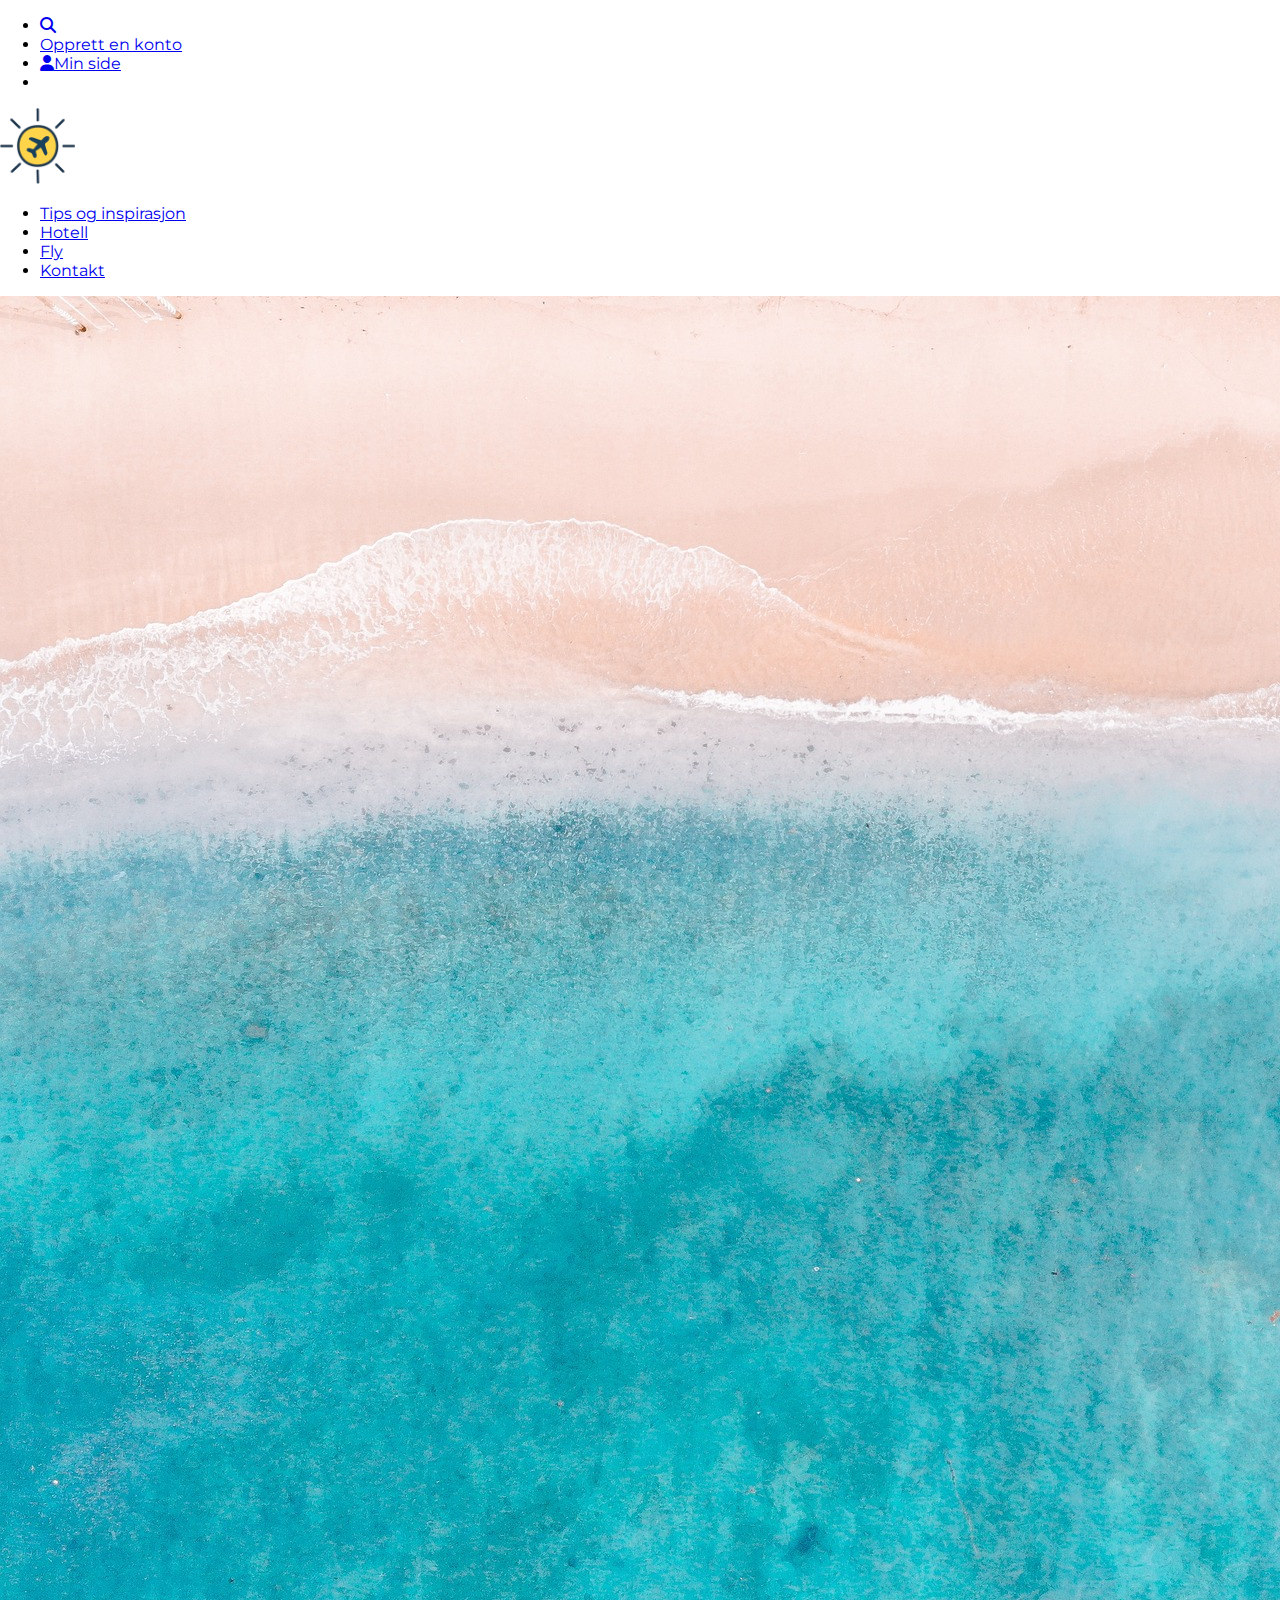
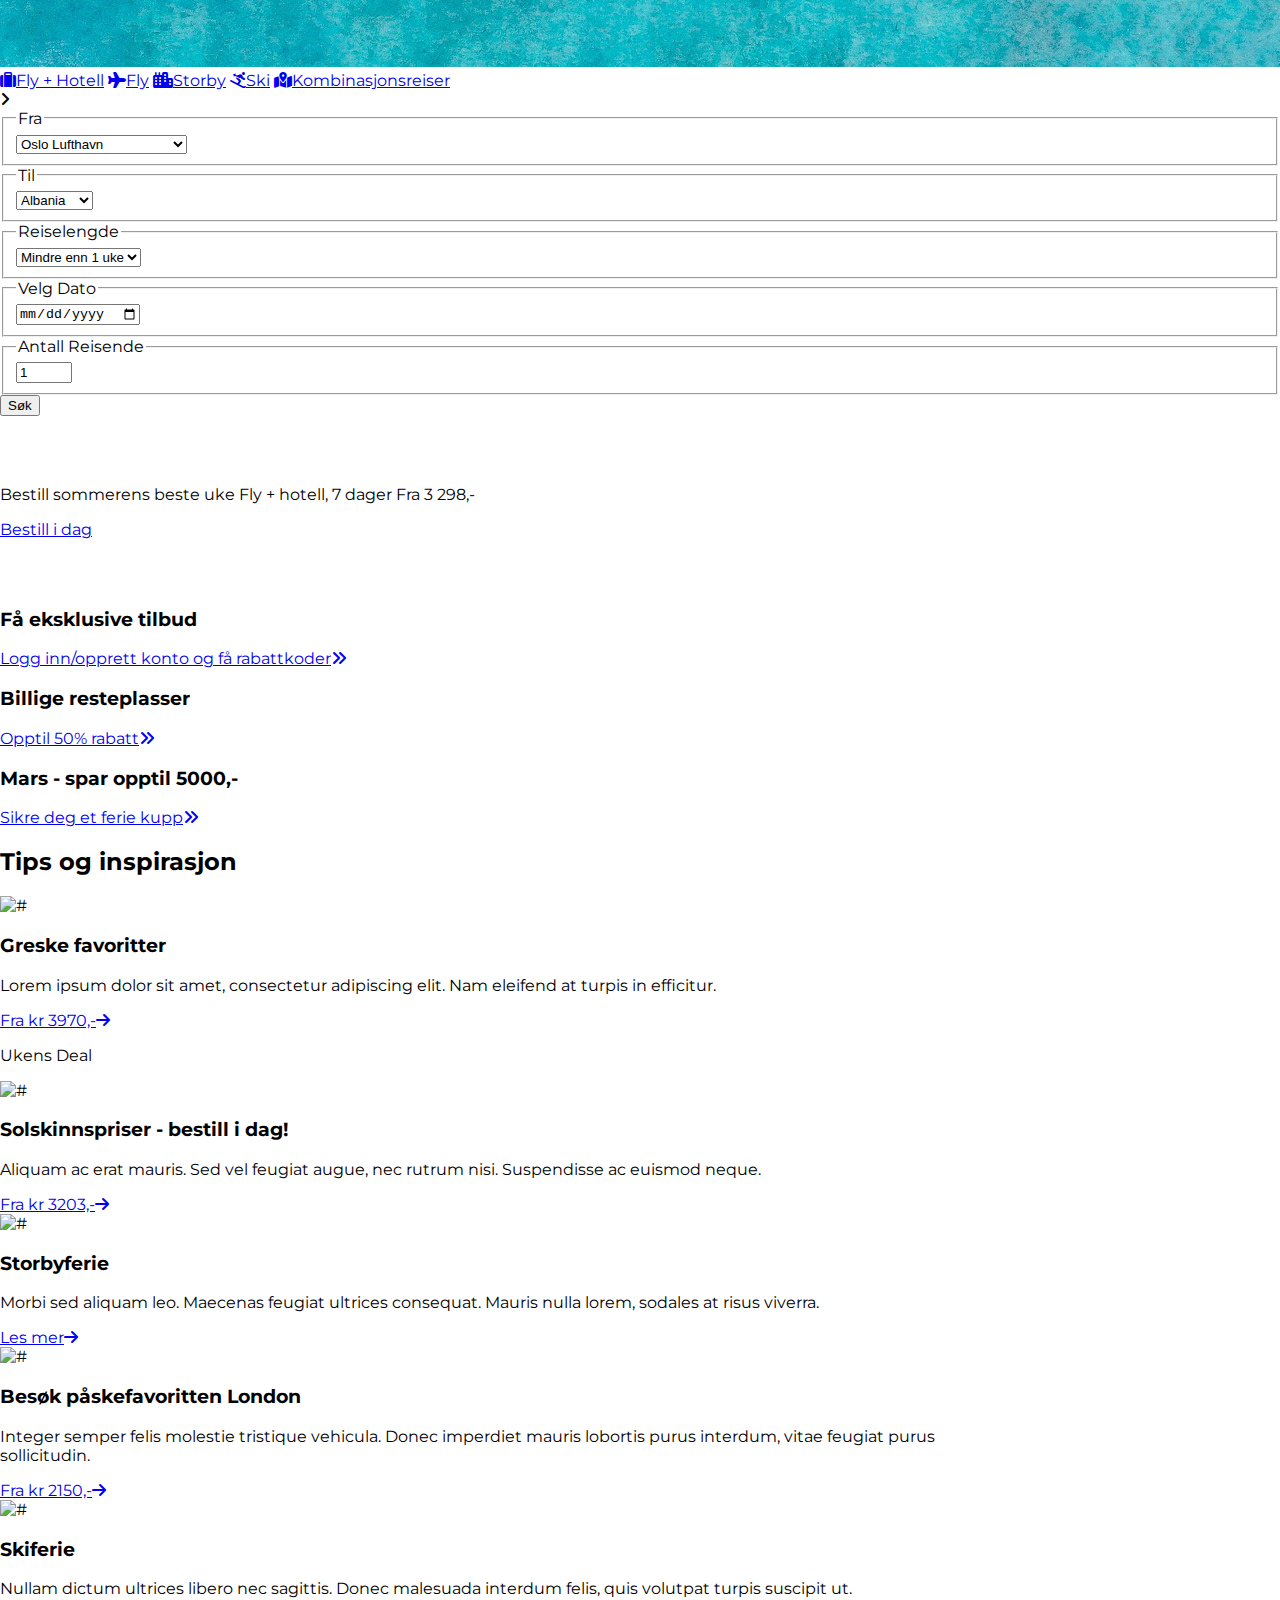
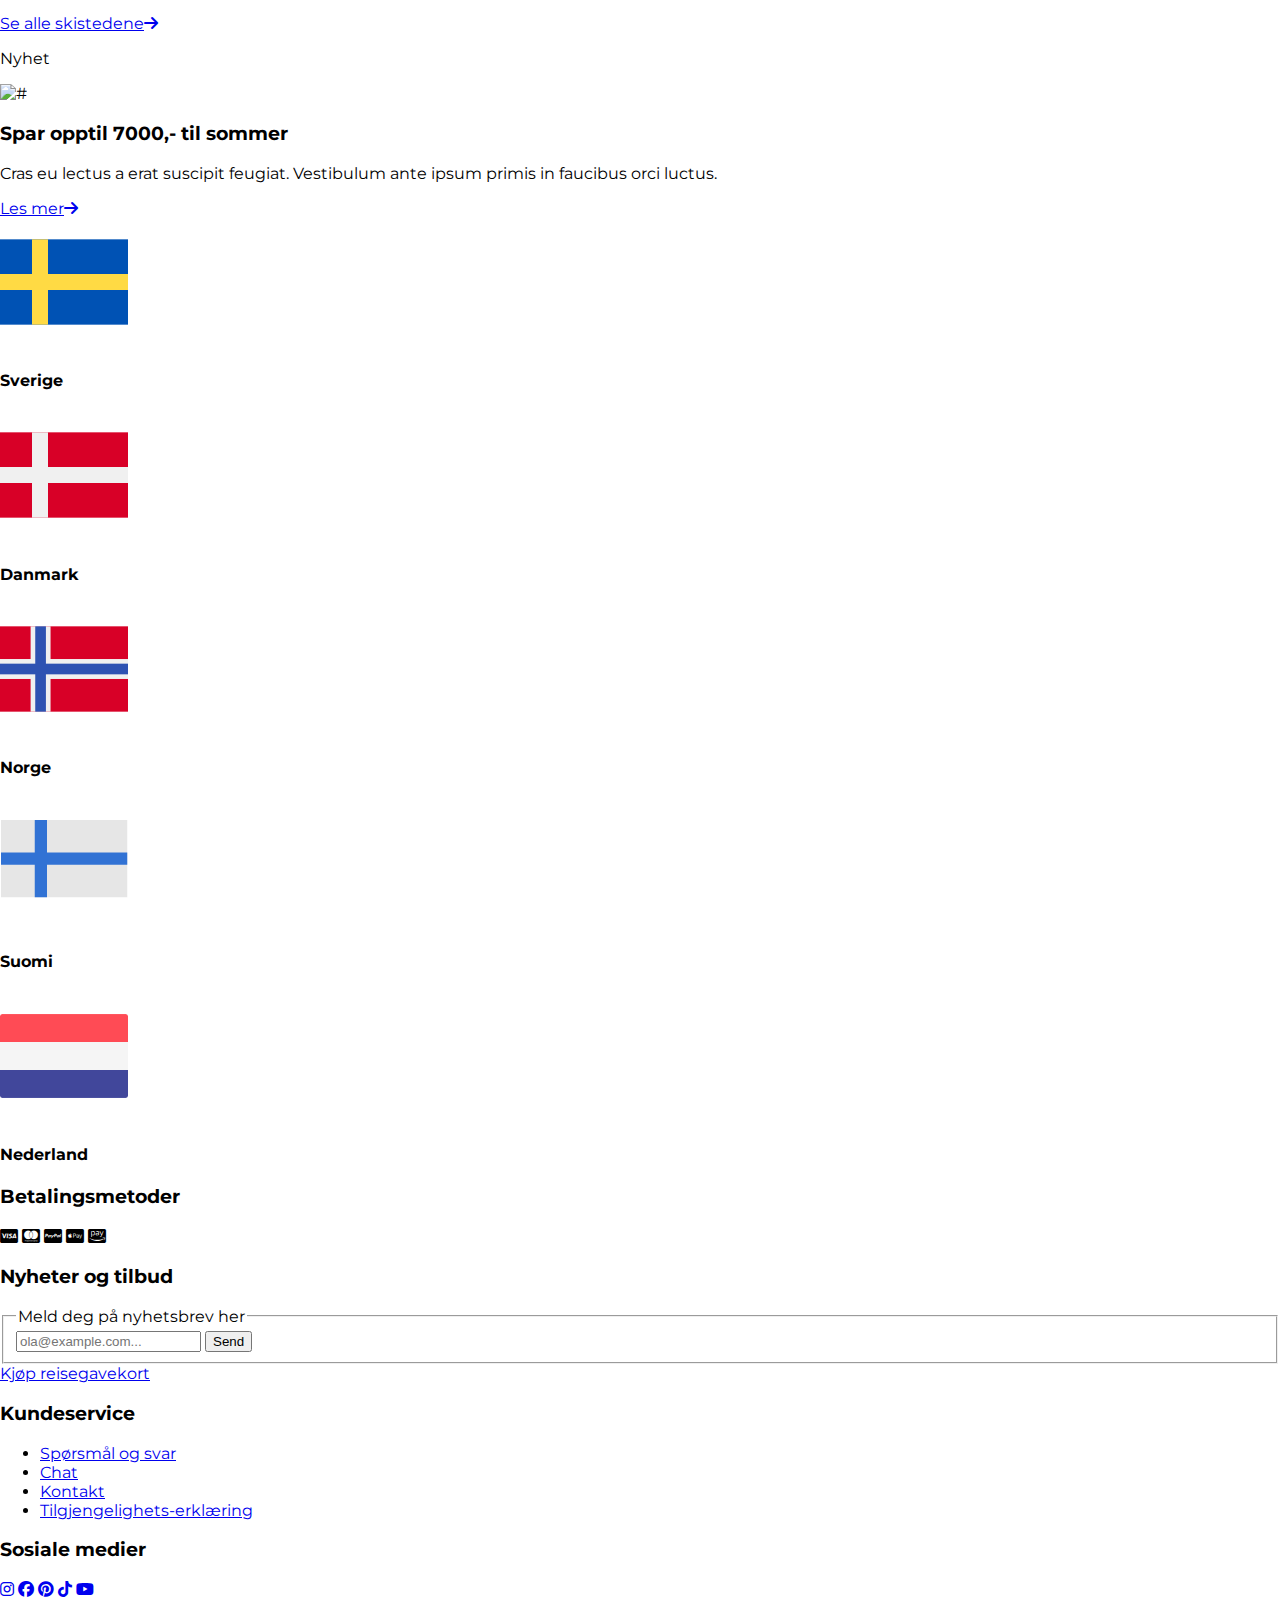
==== index.html @ 031e87c2 "Gjorde ferdig bestillings seksjonen på forsiden" ====
<!DOCTYPE html>
<html lang="nb">
<head>
    <meta charset="UTF-8">
    <meta name="viewport" content="width=device-width, initial-scale=1.0">
    <link href="Fonts/css/fontawesome.css" rel="stylesheet">
    <link href="Fonts/css/brands.css" rel="stylesheet">
    <link href="Fonts/css/solid.css" rel="stylesheet">
    <link rel="preconnect" href="https://fonts.googleapis.com">
    <link rel="preconnect" href="https://fonts.gstatic.com" crossorigin>
    <link href="https://fonts.googleapis.com/css2?family=Montserrat:ital@0;1&display=swap" rel="stylesheet">
    <link rel="stylesheet" href="CSS/style.css">
    <title>Forside</title>
</head>
<body>
    <header id="main-header">
        <section class="header-sections"><!--Var litt usikker på om det var på denne måten dere ønsket av vi delte inn området i 2 deler på, siden "seksjoner" er spesifisert i footeren f.eks. - men ikke her-->
            <h2 class="removed-headlines">Del 1 av globalt toppområde</h2><!--HIDE THIS-->
            <section id="del-1-nav">
                <h3 class="removed-headlines" aria-label="Navigerings område">Nav område</h3>
                <nav>
                    <ul>
                        <li><a href="order.html"><i class="fa-solid fa-magnifying-glass"></i></a></li>
                        <li class="hidden-header-nav-elements"><a href="#">Opprett en konto</a></li>
                        <li id="hidden-text"><a href="#"><i class="fa-solid fa-user"></i>Min side</a></li>
                        <li><a href="#"><i class="fa-solid fa-bars hidden-hamburger-menu"></i></a></li><!--Spurte emneansvarlig, og fikk i svar at hamburgermenyen ikke trengte å være funksjonell - bare et ikon-->
                    </ul>
                </nav>
            </section>
        </section>

        <section class="header-sections">
            <h2 class="removed-headlines">Del 2 av globalt toppområde</h2><!--HIDE THIS-->
            <nav id="del-2-nav">
                <a href="index.html"><picture>
                    <img src="Images/fav.png" alt="Bilde av logoen vår" id="logo">
                </picture></a>
                <ul class="hidden-header-nav-elements">
                    <li><a href="index.html#tips-og-inspirasjon">Tips og inspirasjon</a></li>
                    <li><a href="hotell.html">Hotell</a></li>
                    <li><a href="https://www.norwegian.no" target="_blank">Fly</a></li>
                    <li><a href="#footer">Kontakt</a></li>
                </ul>
            </nav>
        </section>
    </header>

    <header id="forside-header-2">
        <section id="front_page_banner">
            <h2 class="removed-headlines" aria-label="Banner seksjon bilde">Banner Section</h2> <!--HIDE THIS-->
            <picture>
                <img src="Images/sea-4768869_1920.jpg" alt="Bølger beveger seg inn mot en strand">
            </picture>
        </section>

        <section id="bestillingskjema">
            <h1 class="removed-headlines" aria-label="Bestillingskjema">Bestillingskjema</h1><!--H1 siden dette er hovedfunksjonen på denne siden, selv om teksten ikke synes-->
            <section id="bestillingskjema-linker">
                <h4 class="removed-headlines" aria-label="Bestillingskjema linker">Bestillingskjema linker</h4>
                <a href="#" id="fly-og-hotell"><i class="fa-solid fa-suitcase"></i>Fly + Hotell</a>
                <a href="#"><i class="fa-solid fa-plane"></i>Fly</a>
                <a href="#"><i class="fa-solid fa-city"></i>Storby</a>
                <a href="#"><i class="fa-solid fa-person-skiing"></i>Ski</a>
                <a href="#"><i class="fa-solid fa-map-location-dot"></i>Kombinasjonsreiser</a>
            </section>
            <section id="scrolle-pil">
                <h4 class="removed-headlines" aria-label="Scrolle pil">Scrolle pil</h4>
                <a><i class="fa-solid fa-angle-right"></i></a>
            </section>

            <form id="bestillingskjema-form">
                <fieldset>
                    <legend>Fra</legend>
                    <label for="fra">
                        <select name="fra" id="fra">
                            <option value="oslo-lufthavn">Oslo Lufthavn</option>
                            <option value="torp sandefjord sufthavn">Torp Sandefjord Lufthavn</option>
                            <option value="bergen lufthavn">Bergen Lufthavn</option>
                            <option value="alta lufthavn">Alta Lufthavn</option>
                        </select>
                    </label>
                </fieldset>

                <fieldset>
                    <legend>Til</legend>
                    <label for="til">
                        <select name="til" id="til">
                            <option value="albania">Albania</option>
                            <option value="danmark">Danmark</option>
                            <option value="finland">Finland</option>
                            <option value="hellas">Hellas</option>
                        </select>
                    </label>
                </fieldset>

                <section id="bestillingskjema-form-på-rad-seksjon">
                    <h4 class="removed-headlines">På rad</h4>
                    <fieldset class="bestillingskjema-form-på-rad">
                        <legend>Reiselengde</legend>
                        <label for="reiselengde">
                            <select name="reiselengde" id="reiselengde">
                                <option value="mindre enn 1 uke">Mindre enn 1 uke</option>
                                <option value="1 uke">1 Uke</option>
                                <option value="2 uker">2 Uker</option>
                                <option value="mer enn 2 uker">Mer enn 2 uker</option>
                            </select>
                        </label>
                    </fieldset>

                    <fieldset class="bestillingskjema-form-på-rad">
                        <legend>Velg Dato</legend>
                        <label for="velg-dato">
                            <input type="date" id="velg-dato" name="velg-dato" required>
                        </label>
                    </fieldset>
                </section>

                <fieldset>
                    <legend>Antall Reisende</legend>
                    <label for="antall-reisende">
                        <input type="number" id="antall-reisende" name="antall-reisende" value="1" min="1" max="50" required>
                    </label>
                </fieldset>

                <button type="submit" form="bestillingskjema-form" value="Søk" aria-label="Søk">Søk</button>
            </form>
        </section>
    </header>

    <main id="forside-main" class="main-max-width">
        <section><!--ADD THE BACKGROUND IMAGE WITH CSS-->
            <h2 class="hidden-headlines">Kampanjeseksjon</h2><!--HIDE THIS-->
            <p>Bestill sommerens beste uke Fly + hotell, 7 dager Fra 3 298,-</p>
            <a href="hotell.html">Bestill i dag</a>
        </section>

        <section>
            <h2 class="hidden-headlines">Tilbudsseksjon</h2><!--HIDE THIS-->
            <article>
                <h3>Få eksklusive tilbud</h3>
                <a href="#">Logg inn/opprett konto og få rabattkoder<i class="fa-solid fa-angles-right"></i></a>
            </article>

            <article>
                <h3>Billige resteplasser</h3>
                <a href="#">Opptil 50% rabatt<i class="fa-solid fa-angles-right"></i></a>
            </article>

            <article>
                <h3>Mars - spar opptil 5000,-</h3>
                <a href="#">Sikre deg et ferie kupp<i class="fa-solid fa-angles-right"></i></a>
            </article>
        </section>

        <section id="tips-og-inspirasjon">
            <h2>Tips og inspirasjon</h2>
            <article>
                <picture>
                    <img src="#" alt="#">
                </picture>
                <h3>Greske favoritter</h3>
                <p>Lorem ipsum dolor sit amet, consectetur adipiscing elit. Nam eleifend at turpis in efficitur.</p>
                <a href="#">Fra kr 3970,-<i class="fa-solid fa-arrow-right"></i></a>
                <p>Ukens Deal</p><!--REMEMBER TO MOVE THIS WITH CSS, GIVE IT AN ID OR CLASS WHICHEVER ONE IS EASIER SINCE THRES 2 OF THESE-->
            </article>

            <article>
                <picture>
                    <img src="#" alt="#">
                </picture>
                <h3>Solskinnspriser - bestill i dag!</h3>
                <p>Aliquam ac erat mauris. Sed vel feugiat augue, nec rutrum nisi. Suspendisse ac euismod neque.</p>
                <a href="#">Fra kr 3203,-<i class="fa-solid fa-arrow-right"></i></a>
            </article>

            <article>
                <picture>
                    <img src="#" alt="#">
                </picture>
                <h3>Storbyferie</h3>
                <p>Morbi sed aliquam leo. Maecenas feugiat ultrices consequat. Mauris nulla lorem, sodales at risus viverra.</p>
                <a href="#">Les mer<i class="fa-solid fa-arrow-right"></i></a>
            </article>

            <article>
                <picture>
                    <img src="#" alt="#">
                </picture>
                <h3>Besøk påskefavoritten London</h3>
                <p>Integer semper felis molestie tristique vehicula. Donec imperdiet mauris lobortis purus interdum, vitae feugiat purus sollicitudin.</p>
                <a href="#">Fra kr 2150,-<i class="fa-solid fa-arrow-right"></i></a>
            </article>

            <article>
                <picture>
                    <img src="#" alt="#">
                </picture>
                <h3>Skiferie</h3>
                <p>Nullam dictum ultrices libero nec sagittis. Donec malesuada interdum felis, quis volutpat turpis suscipit ut.</p>
                <a href="#">Se alle skistedene<i class="fa-solid fa-arrow-right"></i></a>
                <p>Nyhet</p><!--REMEMBER TO MOVE THIS WITH CSS, GIVE IT AN ID OR CLASS WHICHEVER ONE IS EASIER SINCE THRES 2 OF THESE-->
            </article>

            <article>
                <picture>
                    <img src="#" alt="#">
                </picture>
                <h3>Spar opptil 7000,- til sommer</h3>
                <p>Cras eu lectus a erat suscipit feugiat. Vestibulum ante ipsum primis in faucibus orci luctus.</p>
                <a href="#">Les mer<i class="fa-solid fa-arrow-right"></i></a>
            </article>
        </section>
    </main>

    <footer id="footer">
        <section id="flagg" aria-label="Flagg">
            <h3 class="removed-headlines">Flagg</h3> <!--HIDE THIS-->
            <section>
                <picture>
                    <img src="Flags/sweden.png" alt="Sveriges flagg">
                </picture>
                <h4>Sverige</h4>
            </section>

            <section>
                <picture>
                    <img src="Flags/denmark.png" alt="Danmarks flagg">
                </picture>
                <h4>Danmark</h4>
            </section>

            <section>
                <picture>
                    <img src="Flags/norway.png" alt="Norges flagg">
                </picture>
                <h4>Norge</h4>
            </section>

            <section>
                <picture>
                    <img src="Flags/material.png" alt="Finlands flagg">
                </picture>
                <h4>Suomi</h4>
            </section>

            <section>
                <picture>
                    <img src="Flags/netherlands.png" alt="Nederlands flagg">
                </picture>
                <h4>Nederland</h4>
            </section>
        </section>

        <section id="betalingsmetoder">
            <h3>Betalingsmetoder</h3>
            <i class="fa-brands fa-cc-visa"></i>
            <i class="fa-brands fa-cc-mastercard"></i>
            <i class="fa-brands fa-cc-paypal"></i>
            <i class="fa-brands fa-cc-apple-pay"></i>
            <i class="fa-brands fa-cc-amazon-pay"></i>
        </section>

        <section id="nyheter-og-tilbud">
            <h3>Nyheter og tilbud</h3>
            <form id="footer-form">
                <fieldset>
                    <legend>Meld deg på nyhetsbrev her</legend>
                    <label for="nyhetsbrev">
                        <input type="email" id="nyhetsbrev" name="Nyhetsbrev" placeholder="ola@example.com...">
                    </label>
                    <button type="submit" form="footer-form" value="submit" aria-label="Send">Send</button>
                </fieldset>
            </form>
            <a href="#">Kjøp reisegavekort</a>
        </section>

        <section id="kundeservice">
            <h3>Kundeservice</h3>
            <ul>
                <li><a href="#">Spørsmål og svar</a></li>
                <li><a href="#">Chat</a></li>
                <li><a href="#">Kontakt</a></li>
                <li><a href="#">Tilgjengelighets-erklæring</a></li>
            </ul>
        </section>

        <section id="sosiale-medier">
            <h3>Sosiale medier</h3>
            <a href="https://www.instagram.com/" target="_blank"><i class="fa-brands fa-instagram"></i></a>
            <a href="https://www.facebook.com/" target="_blank"><i class="fa-brands fa-facebook"></i></a>
            <a href="https://www.pinterest.com/" target="_blank"><i class="fa-brands fa-pinterest"></i></a>
            <a href="https://www.tiktok.com/en/" target="_blank"><i class="fa-brands fa-tiktok"></i></a>
            <a href="https://www.youtube.com/" target="_blank"><i class="fa-brands fa-youtube"></i></a>
        </section>
    </footer>
</body>
</html>
---- Fonts/css/brands.css ----
/*!
 * Font Awesome Free 6.7.2 by @fontawesome - https://fontawesome.com
 * License - https://fontawesome.com/license/free (Icons: CC BY 4.0, Fonts: SIL OFL 1.1, Code: MIT License)
 * Copyright 2024 Fonticons, Inc.
 */
:root, :host {
  --fa-style-family-brands: 'Font Awesome 6 Brands';
  --fa-font-brands: normal 400 1em/1 'Font Awesome 6 Brands'; }

@font-face {
  font-family: 'Font Awesome 6 Brands';
  font-style: normal;
  font-weight: 400;
  font-display: block;
  src: url("../webfonts/fa-brands-400.woff2") format("woff2"), url("../webfonts/fa-brands-400.ttf") format("truetype"); }

.fab,
.fa-brands {
  font-weight: 400; }

.fa-monero {
  --fa: "\f3d0"; }

.fa-hooli {
  --fa: "\f427"; }

.fa-yelp {
  --fa: "\f1e9"; }

.fa-cc-visa {
  --fa: "\f1f0"; }

.fa-lastfm {
  --fa: "\f202"; }

.fa-shopware {
  --fa: "\f5b5"; }

.fa-creative-commons-nc {
  --fa: "\f4e8"; }

.fa-aws {
  --fa: "\f375"; }

.fa-redhat {
  --fa: "\f7bc"; }

.fa-yoast {
  --fa: "\f2b1"; }

.fa-cloudflare {
  --fa: "\e07d"; }

.fa-ups {
  --fa: "\f7e0"; }

.fa-pixiv {
  --fa: "\e640"; }

.fa-wpexplorer {
  --fa: "\f2de"; }

.fa-dyalog {
  --fa: "\f399"; }

.fa-bity {
  --fa: "\f37a"; }

.fa-stackpath {
  --fa: "\f842"; }

.fa-buysellads {
  --fa: "\f20d"; }

.fa-first-order {
  --fa: "\f2b0"; }

.fa-modx {
  --fa: "\f285"; }

.fa-guilded {
  --fa: "\e07e"; }

.fa-vnv {
  --fa: "\f40b"; }

.fa-square-js {
  --fa: "\f3b9"; }

.fa-js-square {
  --fa: "\f3b9"; }

.fa-microsoft {
  --fa: "\f3ca"; }

.fa-qq {
  --fa: "\f1d6"; }

.fa-orcid {
  --fa: "\f8d2"; }

.fa-java {
  --fa: "\f4e4"; }

.fa-invision {
  --fa: "\f7b0"; }

.fa-creative-commons-pd-alt {
  --fa: "\f4ed"; }

.fa-centercode {
  --fa: "\f380"; }

.fa-glide-g {
  --fa: "\f2a6"; }

.fa-drupal {
  --fa: "\f1a9"; }

.fa-jxl {
  --fa: "\e67b"; }

.fa-dart-lang {
  --fa: "\e693"; }

.fa-hire-a-helper {
  --fa: "\f3b0"; }

.fa-creative-commons-by {
  --fa: "\f4e7"; }

.fa-unity {
  --fa: "\e049"; }

.fa-whmcs {
  --fa: "\f40d"; }

.fa-rocketchat {
  --fa: "\f3e8"; }

.fa-vk {
  --fa: "\f189"; }

.fa-untappd {
  --fa: "\f405"; }

.fa-mailchimp {
  --fa: "\f59e"; }

.fa-css3-alt {
  --fa: "\f38b"; }

.fa-square-reddit {
  --fa: "\f1a2"; }

.fa-reddit-square {
  --fa: "\f1a2"; }

.fa-vimeo-v {
  --fa: "\f27d"; }

.fa-contao {
  --fa: "\f26d"; }

.fa-square-font-awesome {
  --fa: "\e5ad"; }

.fa-deskpro {
  --fa: "\f38f"; }

.fa-brave {
  --fa: "\e63c"; }

.fa-sistrix {
  --fa: "\f3ee"; }

.fa-square-instagram {
  --fa: "\e055"; }

.fa-instagram-square {
  --fa: "\e055"; }

.fa-battle-net {
  --fa: "\f835"; }

.fa-the-red-yeti {
  --fa: "\f69d"; }

.fa-square-hacker-news {
  --fa: "\f3af"; }

.fa-hacker-news-square {
  --fa: "\f3af"; }

.fa-edge {
  --fa: "\f282"; }

.fa-threads {
  --fa: "\e618"; }

.fa-napster {
  --fa: "\f3d2"; }

.fa-square-snapchat {
  --fa: "\f2ad"; }

.fa-snapchat-square {
  --fa: "\f2ad"; }

.fa-google-plus-g {
  --fa: "\f0d5"; }

.fa-artstation {
  --fa: "\f77a"; }

.fa-markdown {
  --fa: "\f60f"; }

.fa-sourcetree {
  --fa: "\f7d3"; }

.fa-google-plus {
  --fa: "\f2b3"; }

.fa-diaspora {
  --fa: "\f791"; }

.fa-foursquare {
  --fa: "\f180"; }

.fa-stack-overflow {
  --fa: "\f16c"; }

.fa-github-alt {
  --fa: "\f113"; }

.fa-phoenix-squadron {
  --fa: "\f511"; }

.fa-pagelines {
  --fa: "\f18c"; }

.fa-algolia {
  --fa: "\f36c"; }

.fa-red-river {
  --fa: "\f3e3"; }

.fa-creative-commons-sa {
  --fa: "\f4ef"; }

.fa-safari {
  --fa: "\f267"; }

.fa-google {
  --fa: "\f1a0"; }

.fa-square-font-awesome-stroke {
  --fa: "\f35c"; }

.fa-font-awesome-alt {
  --fa: "\f35c"; }

.fa-atlassian {
  --fa: "\f77b"; }

.fa-linkedin-in {
  --fa: "\f0e1"; }

.fa-digital-ocean {
  --fa: "\f391"; }

.fa-nimblr {
  --fa: "\f5a8"; }

.fa-chromecast {
  --fa: "\f838"; }

.fa-evernote {
  --fa: "\f839"; }

.fa-hacker-news {
  --fa: "\f1d4"; }

.fa-creative-commons-sampling {
  --fa: "\f4f0"; }

.fa-adversal {
  --fa: "\f36a"; }

.fa-creative-commons {
  --fa: "\f25e"; }

.fa-watchman-monitoring {
  --fa: "\e087"; }

.fa-fonticons {
  --fa: "\f280"; }

.fa-weixin {
  --fa: "\f1d7"; }

.fa-shirtsinbulk {
  --fa: "\f214"; }

.fa-codepen {
  --fa: "\f1cb"; }

.fa-git-alt {
  --fa: "\f841"; }

.fa-lyft {
  --fa: "\f3c3"; }

.fa-rev {
  --fa: "\f5b2"; }

.fa-windows {
  --fa: "\f17a"; }

.fa-wizards-of-the-coast {
  --fa: "\f730"; }

.fa-square-viadeo {
  --fa: "\f2aa"; }

.fa-viadeo-square {
  --fa: "\f2aa"; }

.fa-meetup {
  --fa: "\f2e0"; }

.fa-centos {
  --fa: "\f789"; }

.fa-adn {
  --fa: "\f170"; }

.fa-cloudsmith {
  --fa: "\f384"; }

.fa-opensuse {
  --fa: "\e62b"; }

.fa-pied-piper-alt {
  --fa: "\f1a8"; }

.fa-square-dribbble {
  --fa: "\f397"; }

.fa-dribbble-square {
  --fa: "\f397"; }

.fa-codiepie {
  --fa: "\f284"; }

.fa-node {
  --fa: "\f419"; }

.fa-mix {
  --fa: "\f3cb"; }

.fa-steam {
  --fa: "\f1b6"; }

.fa-cc-apple-pay {
  --fa: "\f416"; }

.fa-scribd {
  --fa: "\f28a"; }

.fa-debian {
  --fa: "\e60b"; }

.fa-openid {
  --fa: "\f19b"; }

.fa-instalod {
  --fa: "\e081"; }

.fa-files-pinwheel {
  --fa: "\e69f"; }

.fa-expeditedssl {
  --fa: "\f23e"; }

.fa-sellcast {
  --fa: "\f2da"; }

.fa-square-twitter {
  --fa: "\f081"; }

.fa-twitter-square {
  --fa: "\f081"; }

.fa-r-project {
  --fa: "\f4f7"; }

.fa-delicious {
  --fa: "\f1a5"; }

.fa-freebsd {
  --fa: "\f3a4"; }

.fa-vuejs {
  --fa: "\f41f"; }

.fa-accusoft {
  --fa: "\f369"; }

.fa-ioxhost {
  --fa: "\f208"; }

.fa-fonticons-fi {
  --fa: "\f3a2"; }

.fa-app-store {
  --fa: "\f36f"; }

.fa-cc-mastercard {
  --fa: "\f1f1"; }

.fa-itunes-note {
  --fa: "\f3b5"; }

.fa-golang {
  --fa: "\e40f"; }

.fa-kickstarter {
  --fa: "\f3bb"; }

.fa-square-kickstarter {
  --fa: "\f3bb"; }

.fa-grav {
  --fa: "\f2d6"; }

.fa-weibo {
  --fa: "\f18a"; }

.fa-uncharted {
  --fa: "\e084"; }

.fa-firstdraft {
  --fa: "\f3a1"; }

.fa-square-youtube {
  --fa: "\f431"; }

.fa-youtube-square {
  --fa: "\f431"; }

.fa-wikipedia-w {
  --fa: "\f266"; }

.fa-wpressr {
  --fa: "\f3e4"; }

.fa-rendact {
  --fa: "\f3e4"; }

.fa-angellist {
  --fa: "\f209"; }

.fa-galactic-republic {
  --fa: "\f50c"; }

.fa-nfc-directional {
  --fa: "\e530"; }

.fa-skype {
  --fa: "\f17e"; }

.fa-joget {
  --fa: "\f3b7"; }

.fa-fedora {
  --fa: "\f798"; }

.fa-stripe-s {
  --fa: "\f42a"; }

.fa-meta {
  --fa: "\e49b"; }

.fa-laravel {
  --fa: "\f3bd"; }

.fa-hotjar {
  --fa: "\f3b1"; }

.fa-bluetooth-b {
  --fa: "\f294"; }

.fa-square-letterboxd {
  --fa: "\e62e"; }

.fa-sticker-mule {
  --fa: "\f3f7"; }

.fa-creative-commons-zero {
  --fa: "\f4f3"; }

.fa-hips {
  --fa: "\f452"; }

.fa-css {
  --fa: "\e6a2"; }

.fa-behance {
  --fa: "\f1b4"; }

.fa-reddit {
  --fa: "\f1a1"; }

.fa-discord {
  --fa: "\f392"; }

.fa-chrome {
  --fa: "\f268"; }

.fa-app-store-ios {
  --fa: "\f370"; }

.fa-cc-discover {
  --fa: "\f1f2"; }

.fa-wpbeginner {
  --fa: "\f297"; }

.fa-confluence {
  --fa: "\f78d"; }

.fa-shoelace {
  --fa: "\e60c"; }

.fa-mdb {
  --fa: "\f8ca"; }

.fa-dochub {
  --fa: "\f394"; }

.fa-accessible-icon {
  --fa: "\f368"; }

.fa-ebay {
  --fa: "\f4f4"; }

.fa-amazon {
  --fa: "\f270"; }

.fa-unsplash {
  --fa: "\e07c"; }

.fa-yarn {
  --fa: "\f7e3"; }

.fa-square-steam {
  --fa: "\f1b7"; }

.fa-steam-square {
  --fa: "\f1b7"; }

.fa-500px {
  --fa: "\f26e"; }

.fa-square-vimeo {
  --fa: "\f194"; }

.fa-vimeo-square {
  --fa: "\f194"; }

.fa-asymmetrik {
  --fa: "\f372"; }

.fa-font-awesome {
  --fa: "\f2b4"; }

.fa-font-awesome-flag {
  --fa: "\f2b4"; }

.fa-font-awesome-logo-full {
  --fa: "\f2b4"; }

.fa-gratipay {
  --fa: "\f184"; }

.fa-apple {
  --fa: "\f179"; }

.fa-hive {
  --fa: "\e07f"; }

.fa-gitkraken {
  --fa: "\f3a6"; }

.fa-keybase {
  --fa: "\f4f5"; }

.fa-apple-pay {
  --fa: "\f415"; }

.fa-padlet {
  --fa: "\e4a0"; }

.fa-amazon-pay {
  --fa: "\f42c"; }

.fa-square-github {
  --fa: "\f092"; }

.fa-github-square {
  --fa: "\f092"; }

.fa-stumbleupon {
  --fa: "\f1a4"; }

.fa-fedex {
  --fa: "\f797"; }

.fa-phoenix-framework {
  --fa: "\f3dc"; }

.fa-shopify {
  --fa: "\e057"; }

.fa-neos {
  --fa: "\f612"; }

.fa-square-threads {
  --fa: "\e619"; }

.fa-hackerrank {
  --fa: "\f5f7"; }

.fa-researchgate {
  --fa: "\f4f8"; }

.fa-swift {
  --fa: "\f8e1"; }

.fa-angular {
  --fa: "\f420"; }

.fa-speakap {
  --fa: "\f3f3"; }

.fa-angrycreative {
  --fa: "\f36e"; }

.fa-y-combinator {
  --fa: "\f23b"; }

.fa-empire {
  --fa: "\f1d1"; }

.fa-envira {
  --fa: "\f299"; }

.fa-google-scholar {
  --fa: "\e63b"; }

.fa-square-gitlab {
  --fa: "\e5ae"; }

.fa-gitlab-square {
  --fa: "\e5ae"; }

.fa-studiovinari {
  --fa: "\f3f8"; }

.fa-pied-piper {
  --fa: "\f2ae"; }

.fa-wordpress {
  --fa: "\f19a"; }

.fa-product-hunt {
  --fa: "\f288"; }

.fa-firefox {
  --fa: "\f269"; }

.fa-linode {
  --fa: "\f2b8"; }

.fa-goodreads {
  --fa: "\f3a8"; }

.fa-square-odnoklassniki {
  --fa: "\f264"; }

.fa-odnoklassniki-square {
  --fa: "\f264"; }

.fa-jsfiddle {
  --fa: "\f1cc"; }

.fa-sith {
  --fa: "\f512"; }

.fa-themeisle {
  --fa: "\f2b2"; }

.fa-page4 {
  --fa: "\f3d7"; }

.fa-hashnode {
  --fa: "\e499"; }

.fa-react {
  --fa: "\f41b"; }

.fa-cc-paypal {
  --fa: "\f1f4"; }

.fa-squarespace {
  --fa: "\f5be"; }

.fa-cc-stripe {
  --fa: "\f1f5"; }

.fa-creative-commons-share {
  --fa: "\f4f2"; }

.fa-bitcoin {
  --fa: "\f379"; }

.fa-keycdn {
  --fa: "\f3ba"; }

.fa-opera {
  --fa: "\f26a"; }

.fa-itch-io {
  --fa: "\f83a"; }

.fa-umbraco {
  --fa: "\f8e8"; }

.fa-galactic-senate {
  --fa: "\f50d"; }

.fa-ubuntu {
  --fa: "\f7df"; }

.fa-draft2digital {
  --fa: "\f396"; }

.fa-stripe {
  --fa: "\f429"; }

.fa-houzz {
  --fa: "\f27c"; }

.fa-gg {
  --fa: "\f260"; }

.fa-dhl {
  --fa: "\f790"; }

.fa-square-pinterest {
  --fa: "\f0d3"; }

.fa-pinterest-square {
  --fa: "\f0d3"; }

.fa-xing {
  --fa: "\f168"; }

.fa-blackberry {
  --fa: "\f37b"; }

.fa-creative-commons-pd {
  --fa: "\f4ec"; }

.fa-playstation {
  --fa: "\f3df"; }

.fa-quinscape {
  --fa: "\f459"; }

.fa-less {
  --fa: "\f41d"; }

.fa-blogger-b {
  --fa: "\f37d"; }

.fa-opencart {
  --fa: "\f23d"; }

.fa-vine {
  --fa: "\f1ca"; }

.fa-signal-messenger {
  --fa: "\e663"; }

.fa-paypal {
  --fa: "\f1ed"; }

.fa-gitlab {
  --fa: "\f296"; }

.fa-typo3 {
  --fa: "\f42b"; }

.fa-reddit-alien {
  --fa: "\f281"; }

.fa-yahoo {
  --fa: "\f19e"; }

.fa-dailymotion {
  --fa: "\e052"; }

.fa-affiliatetheme {
  --fa: "\f36b"; }

.fa-pied-piper-pp {
  --fa: "\f1a7"; }

.fa-bootstrap {
  --fa: "\f836"; }

.fa-odnoklassniki {
  --fa: "\f263"; }

.fa-nfc-symbol {
  --fa: "\e531"; }

.fa-mintbit {
  --fa: "\e62f"; }

.fa-ethereum {
  --fa: "\f42e"; }

.fa-speaker-deck {
  --fa: "\f83c"; }

.fa-creative-commons-nc-eu {
  --fa: "\f4e9"; }

.fa-patreon {
  --fa: "\f3d9"; }

.fa-avianex {
  --fa: "\f374"; }

.fa-ello {
  --fa: "\f5f1"; }

.fa-gofore {
  --fa: "\f3a7"; }

.fa-bimobject {
  --fa: "\f378"; }

.fa-brave-reverse {
  --fa: "\e63d"; }

.fa-facebook-f {
  --fa: "\f39e"; }

.fa-square-google-plus {
  --fa: "\f0d4"; }

.fa-google-plus-square {
  --fa: "\f0d4"; }

.fa-web-awesome {
  --fa: "\e682"; }

.fa-mandalorian {
  --fa: "\f50f"; }

.fa-first-order-alt {
  --fa: "\f50a"; }

.fa-osi {
  --fa: "\f41a"; }

.fa-google-wallet {
  --fa: "\f1ee"; }

.fa-d-and-d-beyond {
  --fa: "\f6ca"; }

.fa-periscope {
  --fa: "\f3da"; }

.fa-fulcrum {
  --fa: "\f50b"; }

.fa-cloudscale {
  --fa: "\f383"; }

.fa-forumbee {
  --fa: "\f211"; }

.fa-mizuni {
  --fa: "\f3cc"; }

.fa-schlix {
  --fa: "\f3ea"; }

.fa-square-xing {
  --fa: "\f169"; }

.fa-xing-square {
  --fa: "\f169"; }

.fa-bandcamp {
  --fa: "\f2d5"; }

.fa-wpforms {
  --fa: "\f298"; }

.fa-cloudversify {
  --fa: "\f385"; }

.fa-usps {
  --fa: "\f7e1"; }

.fa-megaport {
  --fa: "\f5a3"; }

.fa-magento {
  --fa: "\f3c4"; }

.fa-spotify {
  --fa: "\f1bc"; }

.fa-optin-monster {
  --fa: "\f23c"; }

.fa-fly {
  --fa: "\f417"; }

.fa-square-bluesky {
  --fa: "\e6a3"; }

.fa-aviato {
  --fa: "\f421"; }

.fa-itunes {
  --fa: "\f3b4"; }

.fa-cuttlefish {
  --fa: "\f38c"; }

.fa-blogger {
  --fa: "\f37c"; }

.fa-flickr {
  --fa: "\f16e"; }

.fa-viber {
  --fa: "\f409"; }

.fa-soundcloud {
  --fa: "\f1be"; }

.fa-digg {
  --fa: "\f1a6"; }

.fa-tencent-weibo {
  --fa: "\f1d5"; }

.fa-letterboxd {
  --fa: "\e62d"; }

.fa-symfony {
  --fa: "\f83d"; }

.fa-maxcdn {
  --fa: "\f136"; }

.fa-etsy {
  --fa: "\f2d7"; }

.fa-facebook-messenger {
  --fa: "\f39f"; }

.fa-audible {
  --fa: "\f373"; }

.fa-think-peaks {
  --fa: "\f731"; }

.fa-bilibili {
  --fa: "\e3d9"; }

.fa-erlang {
  --fa: "\f39d"; }

.fa-x-twitter {
  --fa: "\e61b"; }

.fa-cotton-bureau {
  --fa: "\f89e"; }

.fa-dashcube {
  --fa: "\f210"; }

.fa-42-group {
  --fa: "\e080"; }

.fa-innosoft {
  --fa: "\e080"; }

.fa-stack-exchange {
  --fa: "\f18d"; }

.fa-elementor {
  --fa: "\f430"; }

.fa-square-pied-piper {
  --fa: "\e01e"; }

.fa-pied-piper-square {
  --fa: "\e01e"; }

.fa-creative-commons-nd {
  --fa: "\f4eb"; }

.fa-palfed {
  --fa: "\f3d8"; }

.fa-superpowers {
  --fa: "\f2dd"; }

.fa-resolving {
  --fa: "\f3e7"; }

.fa-xbox {
  --fa: "\f412"; }

.fa-square-web-awesome-stroke {
  --fa: "\e684"; }

.fa-searchengin {
  --fa: "\f3eb"; }

.fa-tiktok {
  --fa: "\e07b"; }

.fa-square-facebook {
  --fa: "\f082"; }

.fa-facebook-square {
  --fa: "\f082"; }

.fa-renren {
  --fa: "\f18b"; }

.fa-linux {
  --fa: "\f17c"; }

.fa-glide {
  --fa: "\f2a5"; }

.fa-linkedin {
  --fa: "\f08c"; }

.fa-hubspot {
  --fa: "\f3b2"; }

.fa-deploydog {
  --fa: "\f38e"; }

.fa-twitch {
  --fa: "\f1e8"; }

.fa-flutter {
  --fa: "\e694"; }

.fa-ravelry {
  --fa: "\f2d9"; }

.fa-mixer {
  --fa: "\e056"; }

.fa-square-lastfm {
  --fa: "\f203"; }

.fa-lastfm-square {
  --fa: "\f203"; }

.fa-vimeo {
  --fa: "\f40a"; }

.fa-mendeley {
  --fa: "\f7b3"; }

.fa-uniregistry {
  --fa: "\f404"; }

.fa-figma {
  --fa: "\f799"; }

.fa-creative-commons-remix {
  --fa: "\f4ee"; }

.fa-cc-amazon-pay {
  --fa: "\f42d"; }

.fa-dropbox {
  --fa: "\f16b"; }

.fa-instagram {
  --fa: "\f16d"; }

.fa-cmplid {
  --fa: "\e360"; }

.fa-upwork {
  --fa: "\e641"; }

.fa-facebook {
  --fa: "\f09a"; }

.fa-gripfire {
  --fa: "\f3ac"; }

.fa-jedi-order {
  --fa: "\f50e"; }

.fa-uikit {
  --fa: "\f403"; }

.fa-fort-awesome-alt {
  --fa: "\f3a3"; }

.fa-phabricator {
  --fa: "\f3db"; }

.fa-ussunnah {
  --fa: "\f407"; }

.fa-earlybirds {
  --fa: "\f39a"; }

.fa-trade-federation {
  --fa: "\f513"; }

.fa-autoprefixer {
  --fa: "\f41c"; }

.fa-whatsapp {
  --fa: "\f232"; }

.fa-square-upwork {
  --fa: "\e67c"; }

.fa-slideshare {
  --fa: "\f1e7"; }

.fa-google-play {
  --fa: "\f3ab"; }

.fa-viadeo {
  --fa: "\f2a9"; }

.fa-line {
  --fa: "\f3c0"; }

.fa-google-drive {
  --fa: "\f3aa"; }

.fa-servicestack {
  --fa: "\f3ec"; }

.fa-simplybuilt {
  --fa: "\f215"; }

.fa-bitbucket {
  --fa: "\f171"; }

.fa-imdb {
  --fa: "\f2d8"; }

.fa-deezer {
  --fa: "\e077"; }

.fa-raspberry-pi {
  --fa: "\f7bb"; }

.fa-jira {
  --fa: "\f7b1"; }

.fa-docker {
  --fa: "\f395"; }

.fa-screenpal {
  --fa: "\e570"; }

.fa-bluetooth {
  --fa: "\f293"; }

.fa-gitter {
  --fa: "\f426"; }

.fa-d-and-d {
  --fa: "\f38d"; }

.fa-microblog {
  --fa: "\e01a"; }

.fa-cc-diners-club {
  --fa: "\f24c"; }

.fa-gg-circle {
  --fa: "\f261"; }

.fa-pied-piper-hat {
  --fa: "\f4e5"; }

.fa-kickstarter-k {
  --fa: "\f3bc"; }

.fa-yandex {
  --fa: "\f413"; }

.fa-readme {
  --fa: "\f4d5"; }

.fa-html5 {
  --fa: "\f13b"; }

.fa-sellsy {
  --fa: "\f213"; }

.fa-square-web-awesome {
  --fa: "\e683"; }

.fa-sass {
  --fa: "\f41e"; }

.fa-wirsindhandwerk {
  --fa: "\e2d0"; }

.fa-wsh {
  --fa: "\e2d0"; }

.fa-buromobelexperte {
  --fa: "\f37f"; }

.fa-salesforce {
  --fa: "\f83b"; }

.fa-octopus-deploy {
  --fa: "\e082"; }

.fa-medapps {
  --fa: "\f3c6"; }

.fa-ns8 {
  --fa: "\f3d5"; }

.fa-pinterest-p {
  --fa: "\f231"; }

.fa-apper {
  --fa: "\f371"; }

.fa-fort-awesome {
  --fa: "\f286"; }

.fa-waze {
  --fa: "\f83f"; }

.fa-bluesky {
  --fa: "\e671"; }

.fa-cc-jcb {
  --fa: "\f24b"; }

.fa-snapchat {
  --fa: "\f2ab"; }

.fa-snapchat-ghost {
  --fa: "\f2ab"; }

.fa-fantasy-flight-games {
  --fa: "\f6dc"; }

.fa-rust {
  --fa: "\e07a"; }

.fa-wix {
  --fa: "\f5cf"; }

.fa-square-behance {
  --fa: "\f1b5"; }

.fa-behance-square {
  --fa: "\f1b5"; }

.fa-supple {
  --fa: "\f3f9"; }

.fa-webflow {
  --fa: "\e65c"; }

.fa-rebel {
  --fa: "\f1d0"; }

.fa-css3 {
  --fa: "\f13c"; }

.fa-staylinked {
  --fa: "\f3f5"; }

.fa-kaggle {
  --fa: "\f5fa"; }

.fa-space-awesome {
  --fa: "\e5ac"; }

.fa-deviantart {
  --fa: "\f1bd"; }

.fa-cpanel {
  --fa: "\f388"; }

.fa-goodreads-g {
  --fa: "\f3a9"; }

.fa-square-git {
  --fa: "\f1d2"; }

.fa-git-square {
  --fa: "\f1d2"; }

.fa-square-tumblr {
  --fa: "\f174"; }

.fa-tumblr-square {
  --fa: "\f174"; }

.fa-trello {
  --fa: "\f181"; }

.fa-creative-commons-nc-jp {
  --fa: "\f4ea"; }

.fa-get-pocket {
  --fa: "\f265"; }

.fa-perbyte {
  --fa: "\e083"; }

.fa-grunt {
  --fa: "\f3ad"; }

.fa-weebly {
  --fa: "\f5cc"; }

.fa-connectdevelop {
  --fa: "\f20e"; }

.fa-leanpub {
  --fa: "\f212"; }

.fa-black-tie {
  --fa: "\f27e"; }

.fa-themeco {
  --fa: "\f5c6"; }

.fa-python {
  --fa: "\f3e2"; }

.fa-android {
  --fa: "\f17b"; }

.fa-bots {
  --fa: "\e340"; }

.fa-free-code-camp {
  --fa: "\f2c5"; }

.fa-hornbill {
  --fa: "\f592"; }

.fa-js {
  --fa: "\f3b8"; }

.fa-ideal {
  --fa: "\e013"; }

.fa-git {
  --fa: "\f1d3"; }

.fa-dev {
  --fa: "\f6cc"; }

.fa-sketch {
  --fa: "\f7c6"; }

.fa-yandex-international {
  --fa: "\f414"; }

.fa-cc-amex {
  --fa: "\f1f3"; }

.fa-uber {
  --fa: "\f402"; }

.fa-github {
  --fa: "\f09b"; }

.fa-php {
  --fa: "\f457"; }

.fa-alipay {
  --fa: "\f642"; }

.fa-youtube {
  --fa: "\f167"; }

.fa-skyatlas {
  --fa: "\f216"; }

.fa-firefox-browser {
  --fa: "\e007"; }

.fa-replyd {
  --fa: "\f3e6"; }

.fa-suse {
  --fa: "\f7d6"; }

.fa-jenkins {
  --fa: "\f3b6"; }

.fa-twitter {
  --fa: "\f099"; }

.fa-rockrms {
  --fa: "\f3e9"; }

.fa-pinterest {
  --fa: "\f0d2"; }

.fa-buffer {
  --fa: "\f837"; }

.fa-npm {
  --fa: "\f3d4"; }

.fa-yammer {
  --fa: "\f840"; }

.fa-btc {
  --fa: "\f15a"; }

.fa-dribbble {
  --fa: "\f17d"; }

.fa-stumbleupon-circle {
  --fa: "\f1a3"; }

.fa-internet-explorer {
  --fa: "\f26b"; }

.fa-stubber {
  --fa: "\e5c7"; }

.fa-telegram {
  --fa: "\f2c6"; }

.fa-telegram-plane {
  --fa: "\f2c6"; }

.fa-old-republic {
  --fa: "\f510"; }

.fa-odysee {
  --fa: "\e5c6"; }

.fa-square-whatsapp {
  --fa: "\f40c"; }

.fa-whatsapp-square {
  --fa: "\f40c"; }

.fa-node-js {
  --fa: "\f3d3"; }

.fa-edge-legacy {
  --fa: "\e078"; }

.fa-slack {
  --fa: "\f198"; }

.fa-slack-hash {
  --fa: "\f198"; }

.fa-medrt {
  --fa: "\f3c8"; }

.fa-usb {
  --fa: "\f287"; }

.fa-tumblr {
  --fa: "\f173"; }

.fa-vaadin {
  --fa: "\f408"; }

.fa-quora {
  --fa: "\f2c4"; }

.fa-square-x-twitter {
  --fa: "\e61a"; }

.fa-reacteurope {
  --fa: "\f75d"; }

.fa-medium {
  --fa: "\f23a"; }

.fa-medium-m {
  --fa: "\f23a"; }

.fa-amilia {
  --fa: "\f36d"; }

.fa-mixcloud {
  --fa: "\f289"; }

.fa-flipboard {
  --fa: "\f44d"; }

.fa-viacoin {
  --fa: "\f237"; }

.fa-critical-role {
  --fa: "\f6c9"; }

.fa-sitrox {
  --fa: "\e44a"; }

.fa-discourse {
  --fa: "\f393"; }

.fa-joomla {
  --fa: "\f1aa"; }

.fa-mastodon {
  --fa: "\f4f6"; }

.fa-airbnb {
  --fa: "\f834"; }

.fa-wolf-pack-battalion {
  --fa: "\f514"; }

.fa-buy-n-large {
  --fa: "\f8a6"; }

.fa-gulp {
  --fa: "\f3ae"; }

.fa-creative-commons-sampling-plus {
  --fa: "\f4f1"; }

.fa-strava {
  --fa: "\f428"; }

.fa-ember {
  --fa: "\f423"; }

.fa-canadian-maple-leaf {
  --fa: "\f785"; }

.fa-teamspeak {
  --fa: "\f4f9"; }

.fa-pushed {
  --fa: "\f3e1"; }

.fa-wordpress-simple {
  --fa: "\f411"; }

.fa-nutritionix {
  --fa: "\f3d6"; }

.fa-wodu {
  --fa: "\e088"; }

.fa-google-pay {
  --fa: "\e079"; }

.fa-intercom {
  --fa: "\f7af"; }

.fa-zhihu {
  --fa: "\f63f"; }

.fa-korvue {
  --fa: "\f42f"; }

.fa-pix {
  --fa: "\e43a"; }

.fa-steam-symbol {
  --fa: "\f3f6"; }
---- Fonts/css/solid.css ----
/*!
 * Font Awesome Free 6.7.2 by @fontawesome - https://fontawesome.com
 * License - https://fontawesome.com/license/free (Icons: CC BY 4.0, Fonts: SIL OFL 1.1, Code: MIT License)
 * Copyright 2024 Fonticons, Inc.
 */
:root, :host {
  --fa-style-family-classic: 'Font Awesome 6 Free';
  --fa-font-solid: normal 900 1em/1 'Font Awesome 6 Free'; }

@font-face {
  font-family: 'Font Awesome 6 Free';
  font-style: normal;
  font-weight: 900;
  font-display: block;
  src: url("../webfonts/fa-solid-900.woff2") format("woff2"), url("../webfonts/fa-solid-900.ttf") format("truetype"); }

.fas,
.fa-solid {
  font-weight: 900; }
---- CSS/style.css ----
/*Globalt for både mobil og desktop*/

* {
    box-sizing: border-box;
}

body {
    font-family: "Montserrat", sans-serif;
    max-width: 1400px;
    margin: 0;
}

#order-page-siste-trinn {
    display: none;
}

.hidden-headlines {
    visibility: hidden; /*Kanskje endre til display none slik at de ikke tar opp plass*/
}

.removed-headlines {
    display: none; /*Denne er for overskriftene som ikke gir noe semantisk eller hjelpsom info, og trenger derfor ikke bli sett av f.eks. skjermopplesere*/
}

.main-max-width { /*KOM TILBAKE TIL DETTE*/
    max-width: 1000px;
}

#logo {width: 75px;}

/*For Mobil*/
@media only screen and (max-width:800px) {

    /*Header Navigasjons område*/
    .hidden-header-nav-elements {
            display: none;
        }

    .header-sections {
        display: flex;
        nav {display: flex;}
    }

    #main-header {
        width: 100%;
        display: flex;
        flex-direction: row-reverse;
        justify-content: space-between;
        section{
            display: flex;
            padding: 10px;
        }
    }

    #del-1-nav {
        nav ul {display: flex; list-style: none; margin: 0;}
        nav ul li a {text-decoration: none; color: black; padding-left: 10px;}
        a {display: flex; padding: 5px;}
        i {display: flex; font-size: 35px;}
    }

    #hidden-text {
        a {font-size: 0;}/*Gjemmer teksten i taggen på mobil-versjonen, men beholder ikonet*/
    }

    /*Footeren*/
    #footer {
        background-color: #252525;
        display: flex;
        flex-wrap: wrap;
    }

    #flagg {
        width: 100%;
        display: flex;
        flex-wrap: wrap;
        align-items: center;
        justify-content: center;
        section {
            display: flex; 
            flex-wrap: wrap; 
            flex-direction: row; 
            color: white; 
            padding-top: 15px;
        }
        section picture img {width: 40px; margin: 10px;}
    }

    #betalingsmetoder {
        color: white;
        width: 100%;
        padding-left: 20px;
        padding-bottom: 15px;
        i {padding: 5px; font-size: 30px;}
    }

    #nyheter-og-tilbud {
        color: white;
        padding-left: 20px;
        padding-bottom: 15px;
        form fieldset label input {
            margin-left: 5px; 
            margin-top: 15px; 
            margin-bottom: 15px; 
            padding: 5px; 
            border-radius: 5px;
        }
        form fieldset button {
            padding: 5px;
            background-color: #ffcf40; 
            border: none; 
            border-radius: 5px; 
            font-weight: bold;
        }
        #footer-form{padding-bottom: 15px;}
        a {
            color: white;
            text-decoration: none;
        }
    }

    #kundeservice {
        color: white;
        padding-left: 20px;
        padding-bottom: 15px;
        ul {list-style: none; padding-left: 0;}
        ul a {text-decoration: none; color: white;}
    }

    #sosiale-medier {
        color: white;
        padding-left: 20px;
        padding-bottom: 20px;
        a {
            color: white; 
            padding: 10px;
            font-size: 35px;
        }
    }

    /*Forsiden*/
    #forside-header-2 {
        display: grid;
        grid-template-columns: 1fr;
        grid-template-rows: 125px 125px 125px 125px;
        width: 100%;
    }

    #front_page_banner {
        grid-row: 1 / 5;
        grid-column: 1;
        width: 100%;
        picture img {
            max-width: 100%;
            height: auto;
        }/*Nå tar banneren opp hele bredden til siden og gridet uansett størrelse, som spesifisert i oppgave-teksten*/
    }

    #bestillingskjema {
        grid-row: 1 / 5;
        grid-column: 1;
        align-content: center;
        background-color: white;
        margin: auto;
        display: flex;
        flex-direction: column;
        max-width: 1000px;
        width: 80%;
        justify-self: center;
        align-self: center;
        border-radius: 10px;
        border-color: #e8e8e8;
        border-style: solid;
        border-width: 1px;
        overflow: hidden;
        form {
            display: flex;
            flex-wrap: wrap;
            width: 100%;
            padding: 15px;
        }

        #bestillingskjema-form-på-rad-seksjon {
            display: flex;
            width: 100%;
        }
        .bestillingskjema-form-på-rad {
            display: flex;
            width: 50%;
        }
        form fieldset {
            display: flex;
            width: 100%;
            padding: 5px;
            justify-content: center;
            align-items: flex-end;
        }
        form fieldset label, input {width: 100%;}
        form fieldset label select, input {
            border: none;
            background-color: white;
            color: #e8e8e8;
            width: 100%;
        }
        form fieldset label select option{color: black}

        #scrolle-pil {/*KOM TILBAKE TIL DENNE - PLASSER PÅ HØYRE SIDEN AV SCROLLBAREN*/
            position: absolute;
            padding-top: 20px;
            background: rgba(255, 255, 255, 0.536);
            font-size: 30px;
            margin: 5px; 
            max-width: 100%;
            a i {
                height: 50px;
                width: 50px;
            }
        }

        #bestillingskjema-linker {
            justify-self: center;
            padding: 20px;
            margin: 0;
            display: flex;
            flex-direction: row;
            width: 100%;
            height: auto;
            position: relative;
            overflow: auto;
            white-space: nowrap;
            text-align: center;
            a {
                padding: 10px;
                padding-left: 5px;
                padding-right: 5px;
                list-style: none;
                text-decoration: none;
                color: black;
            }
            i {padding: 5px; position: relative;}
            #fly-og-hotell{text-decoration: underline#1ca2c1 3px;}
        }
        #bestillingskjema-form{
            button {
                padding: 15px;
                margin: 10px;
                width: 100%;
                background-color: #ffcf40; 
                border: none; 
                border-radius: 5px; 
                font-weight: bold;
            }
        }
    }
}













/*For Desktop*/
@media only screen and (min-width:800px) {
    .hidden-hamburger-menu {
        display: none;
    }
}
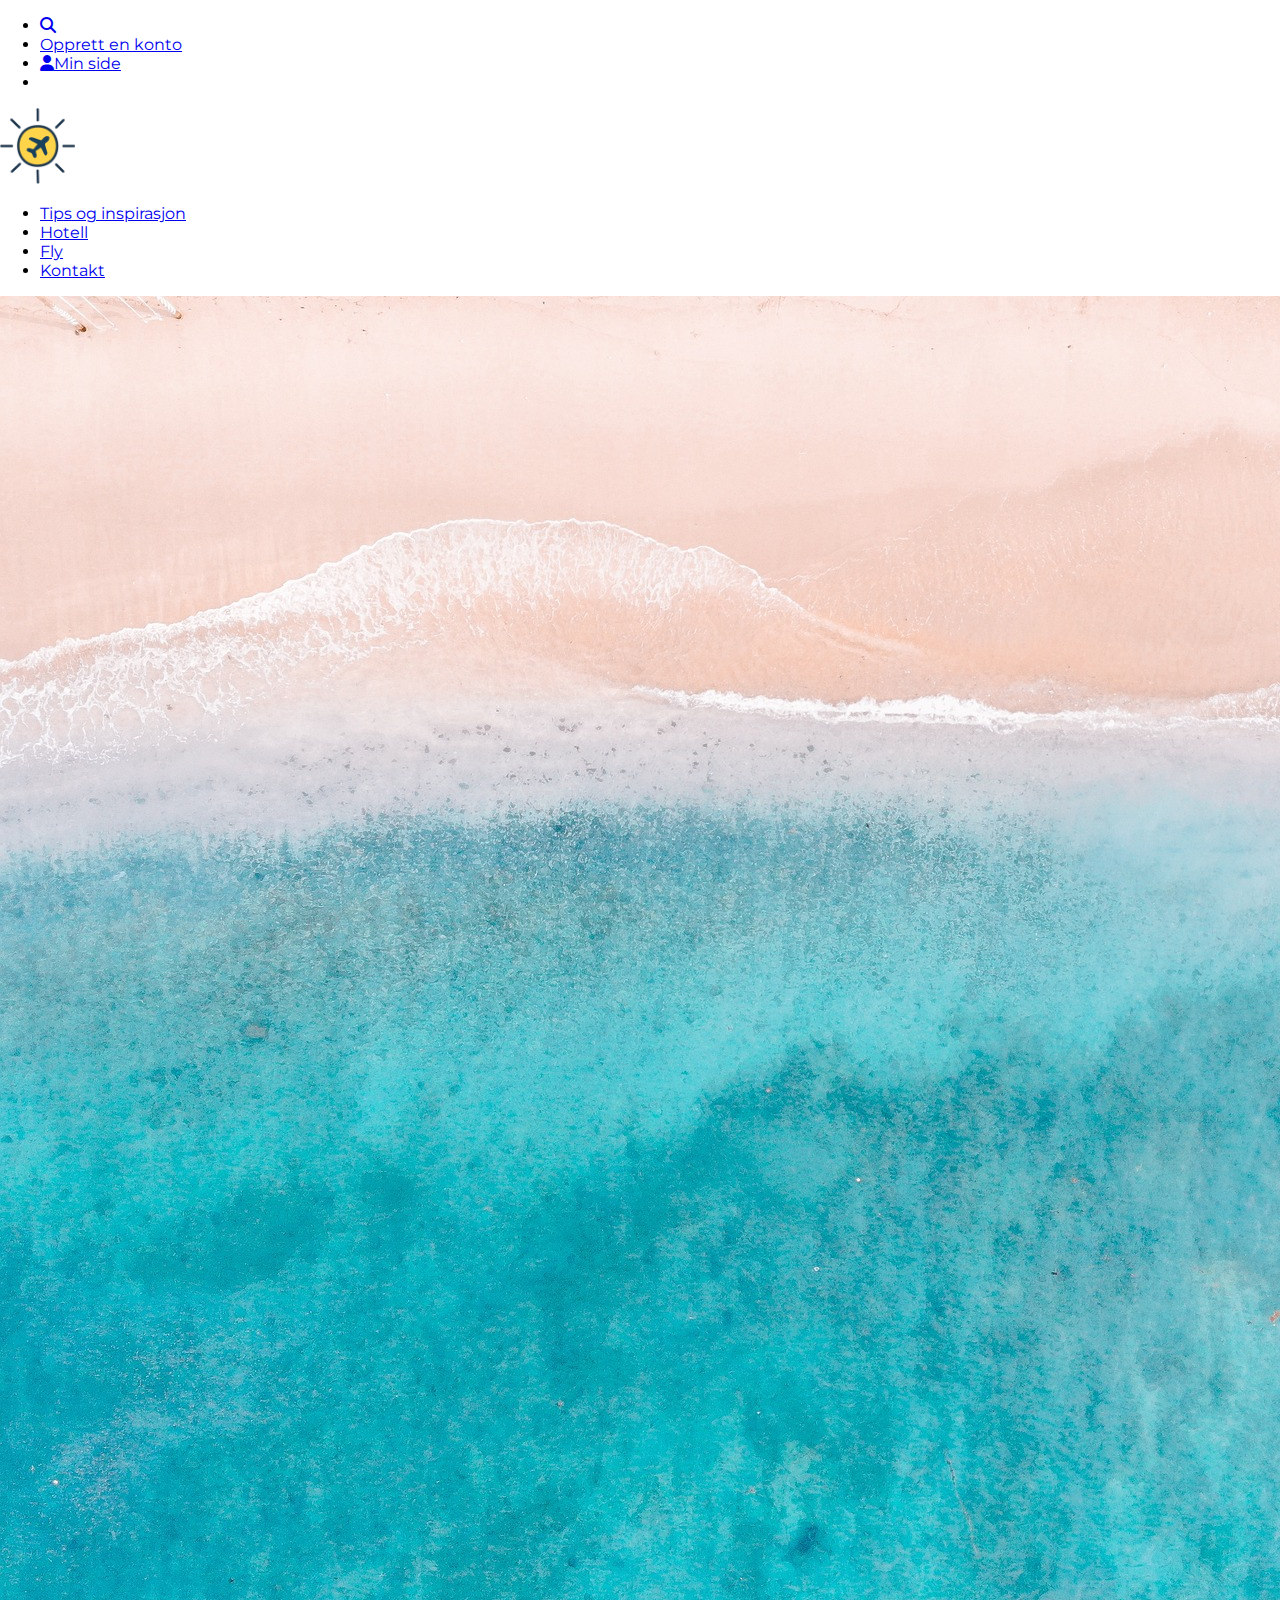
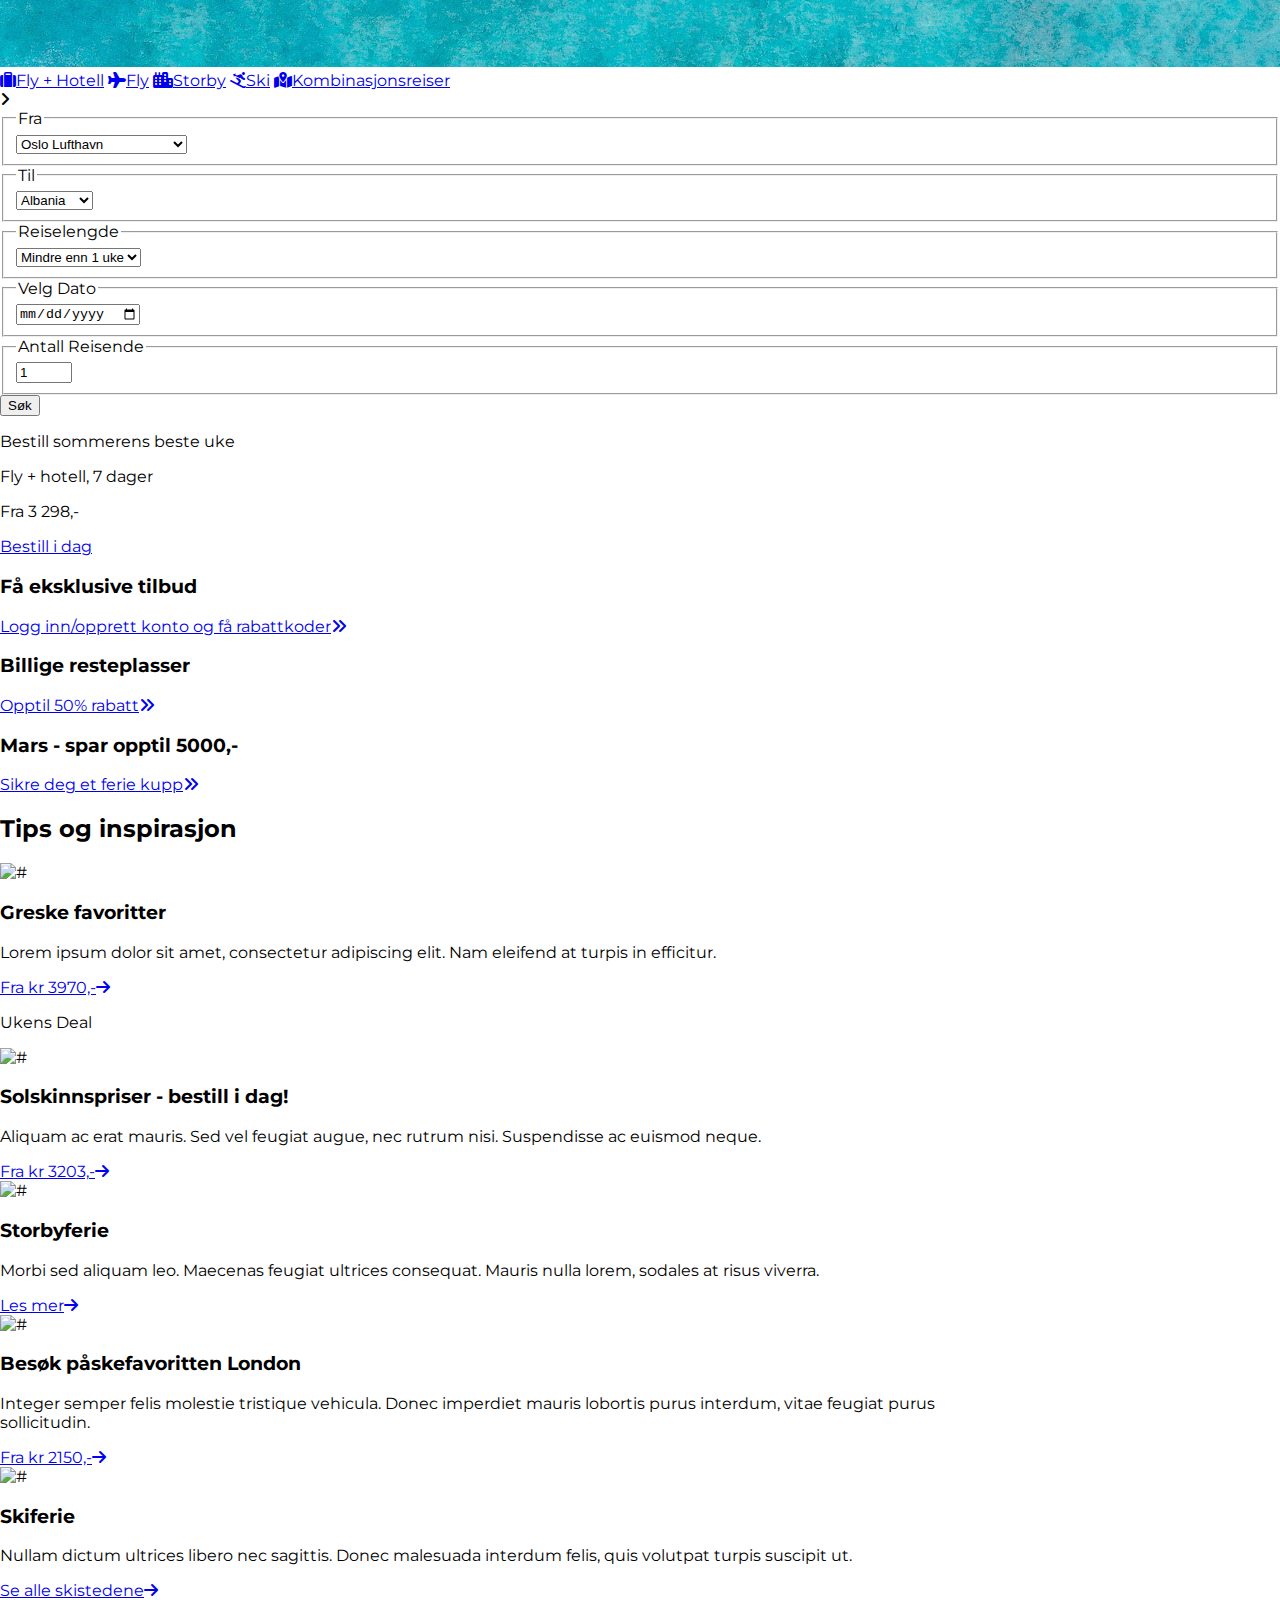
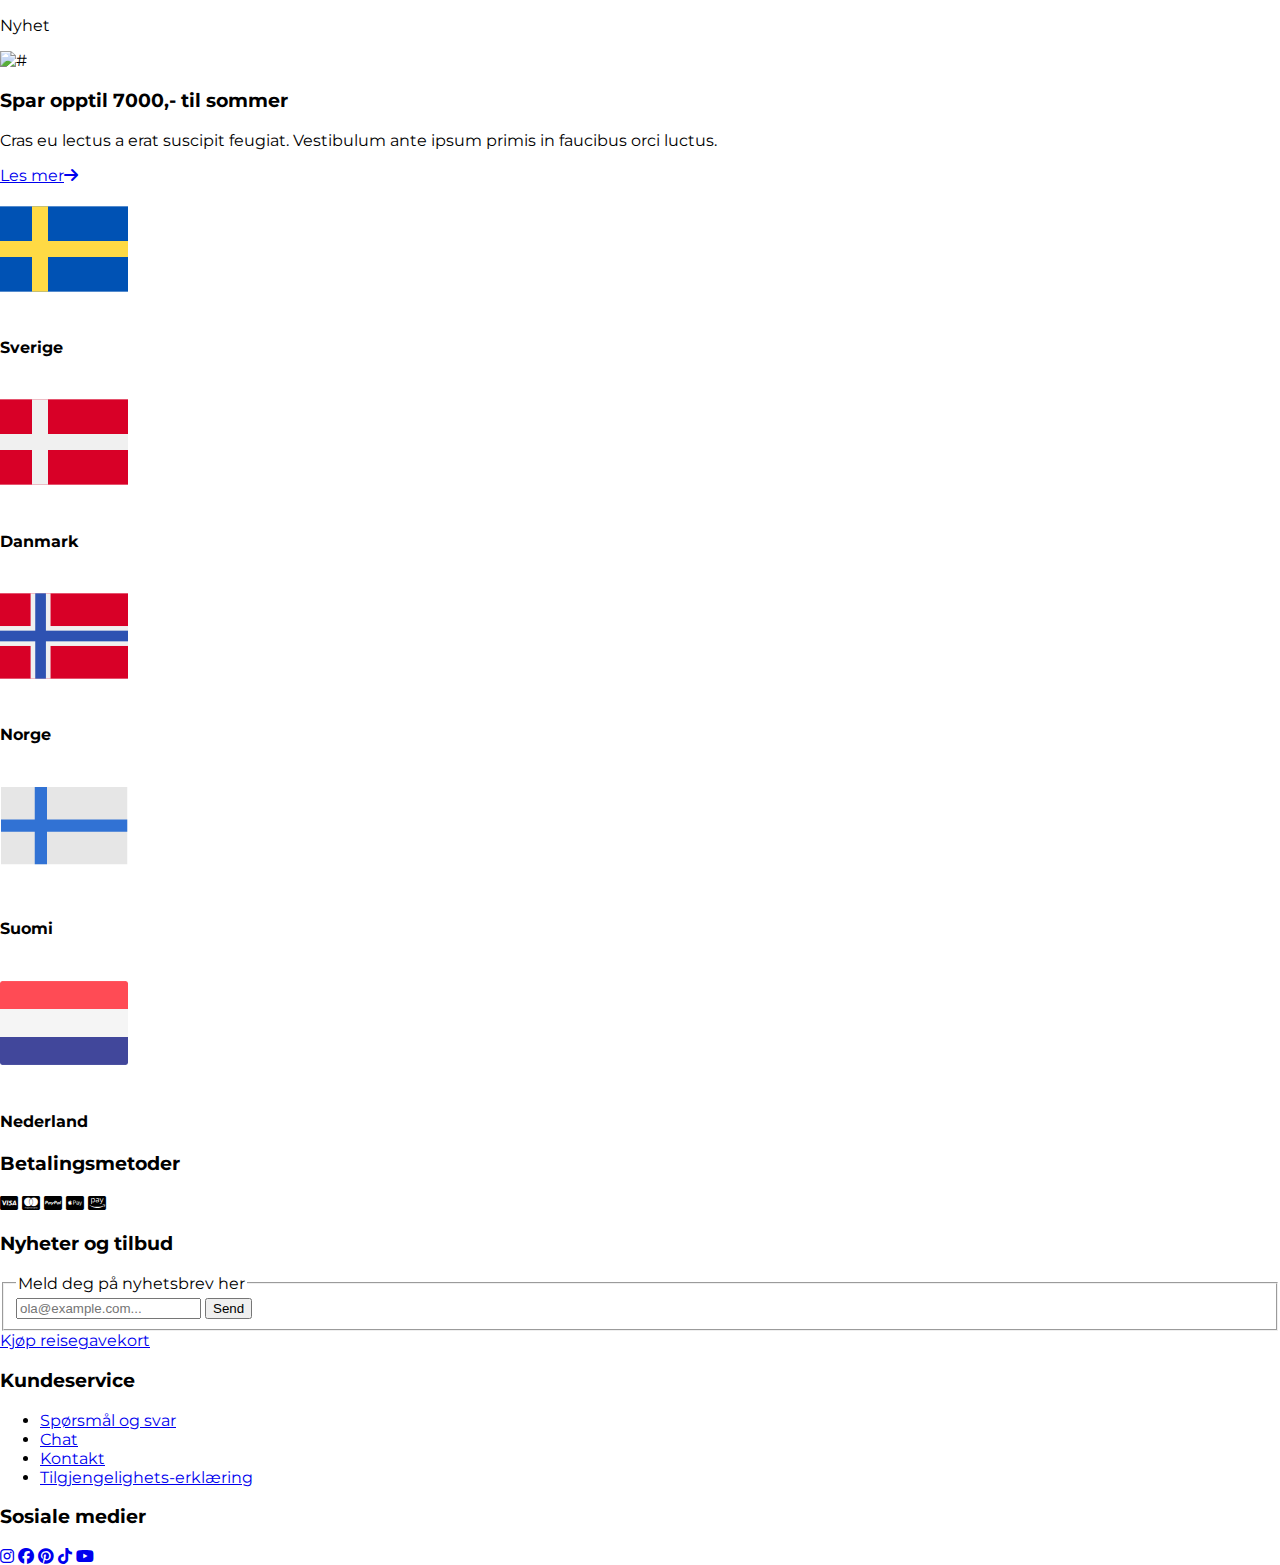
==== commit 6d9b8e88: "gjorde ferdig kampanje-seksjonen på forsiden" ====
--- a/index.html
+++ b/index.html
@@ -128,14 +128,19 @@
     </header>
 
     <main id="forside-main" class="main-max-width">
-        <section><!--ADD THE BACKGROUND IMAGE WITH CSS-->
-            <h2 class="hidden-headlines">Kampanjeseksjon</h2><!--HIDE THIS-->
-            <p>Bestill sommerens beste uke Fly + hotell, 7 dager Fra 3 298,-</p>
+        <section id="kampanjeseksjon">
+            <h2 class="removed-headlines" aria-label="Kampanjeseksjon">Kampanjeseksjon</h2><!--HIDE THIS-->
+            <section id="kampanjeseksjon-tekst">
+                <h4 class="removed-headlines">Kampanjeseksjon-tekst</h4>
+                <p id="bestill-sommerens-beste-uke">Bestill sommerens beste uke</p>
+                <p id="fly-hotell-7-dager">Fly + hotell, 7 dager</p>
+                <p id="fra-3298">Fra 3 298,-</p>
+            </section>
             <a href="hotell.html">Bestill i dag</a>
         </section>
 
         <section>
-            <h2 class="hidden-headlines">Tilbudsseksjon</h2><!--HIDE THIS-->
+            <h2 class="removed-headlines" aria-label="Tilbudsseksjon">Tilbudsseksjon</h2><!--HIDE THIS-->
             <article>
                 <h3>Få eksklusive tilbud</h3>
                 <a href="#">Logg inn/opprett konto og få rabattkoder<i class="fa-solid fa-angles-right"></i></a>
--- a/CSS/style.css
+++ b/CSS/style.css
@@ -252,6 +252,50 @@
             }
         }
     }
+
+    /*Kampanjeseksjon*/
+    #kampanjeseksjon {
+        display: flex;
+        flex-direction: column;
+        flex-wrap: nowrap;
+        justify-content: center;
+        align-items: center;
+        width: 100%;
+        min-height: 300px;
+        height: auto;
+        background-image: url(../Images/holiday-2733322_1280.jpg);
+        background-position: center;
+        background-size: cover;
+        border-radius: 10px;
+        padding-top: 20px;
+        #kampanjeseksjon-tekst {
+            border-bottom-left-radius: 10px;
+            border-top-right-radius: 10px;
+            width: 75%;
+            max-height: 150px;
+            background-color: #52d3f0;
+            padding: 20px;
+            #bestill-sommerens-beste-uke{font-size: 20px; font-weight: bold; margin: 0;}
+            #fra-3298{font-size: 25px; font-weight: bold; margin: 0;}
+            #fly-hotell-7-dager{margin: 0;}
+        }
+        a{
+            align-self: flex-end;
+            padding-right: 25px;
+            padding: 15px;
+            margin-top: 10px;
+            margin-right: 60px;
+            color: black;
+            background-color: #ffcf40; 
+            border: none; 
+            border-radius: 5px; 
+            font-weight: bold;
+            text-decoration: none;
+        }
+    }
+
+    /*Tilbudsseksjon*/
+    
 }
 
 
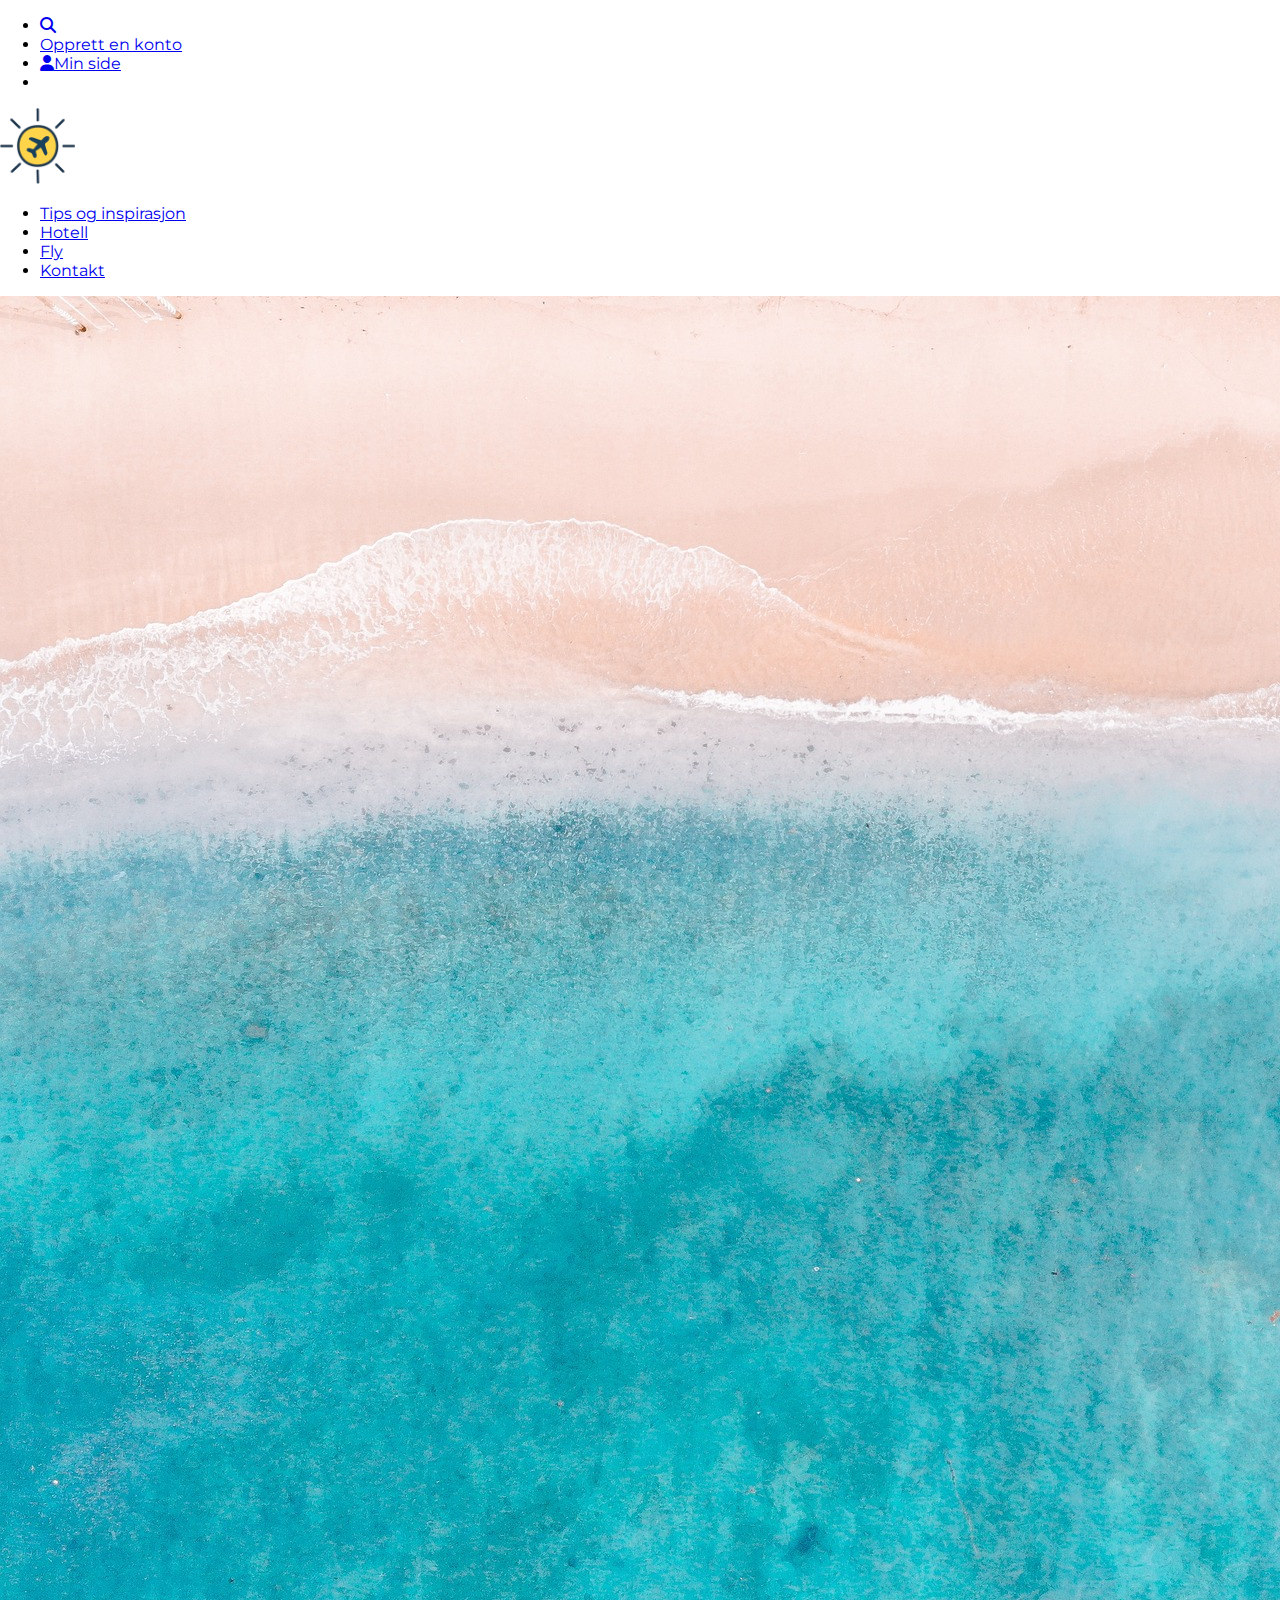
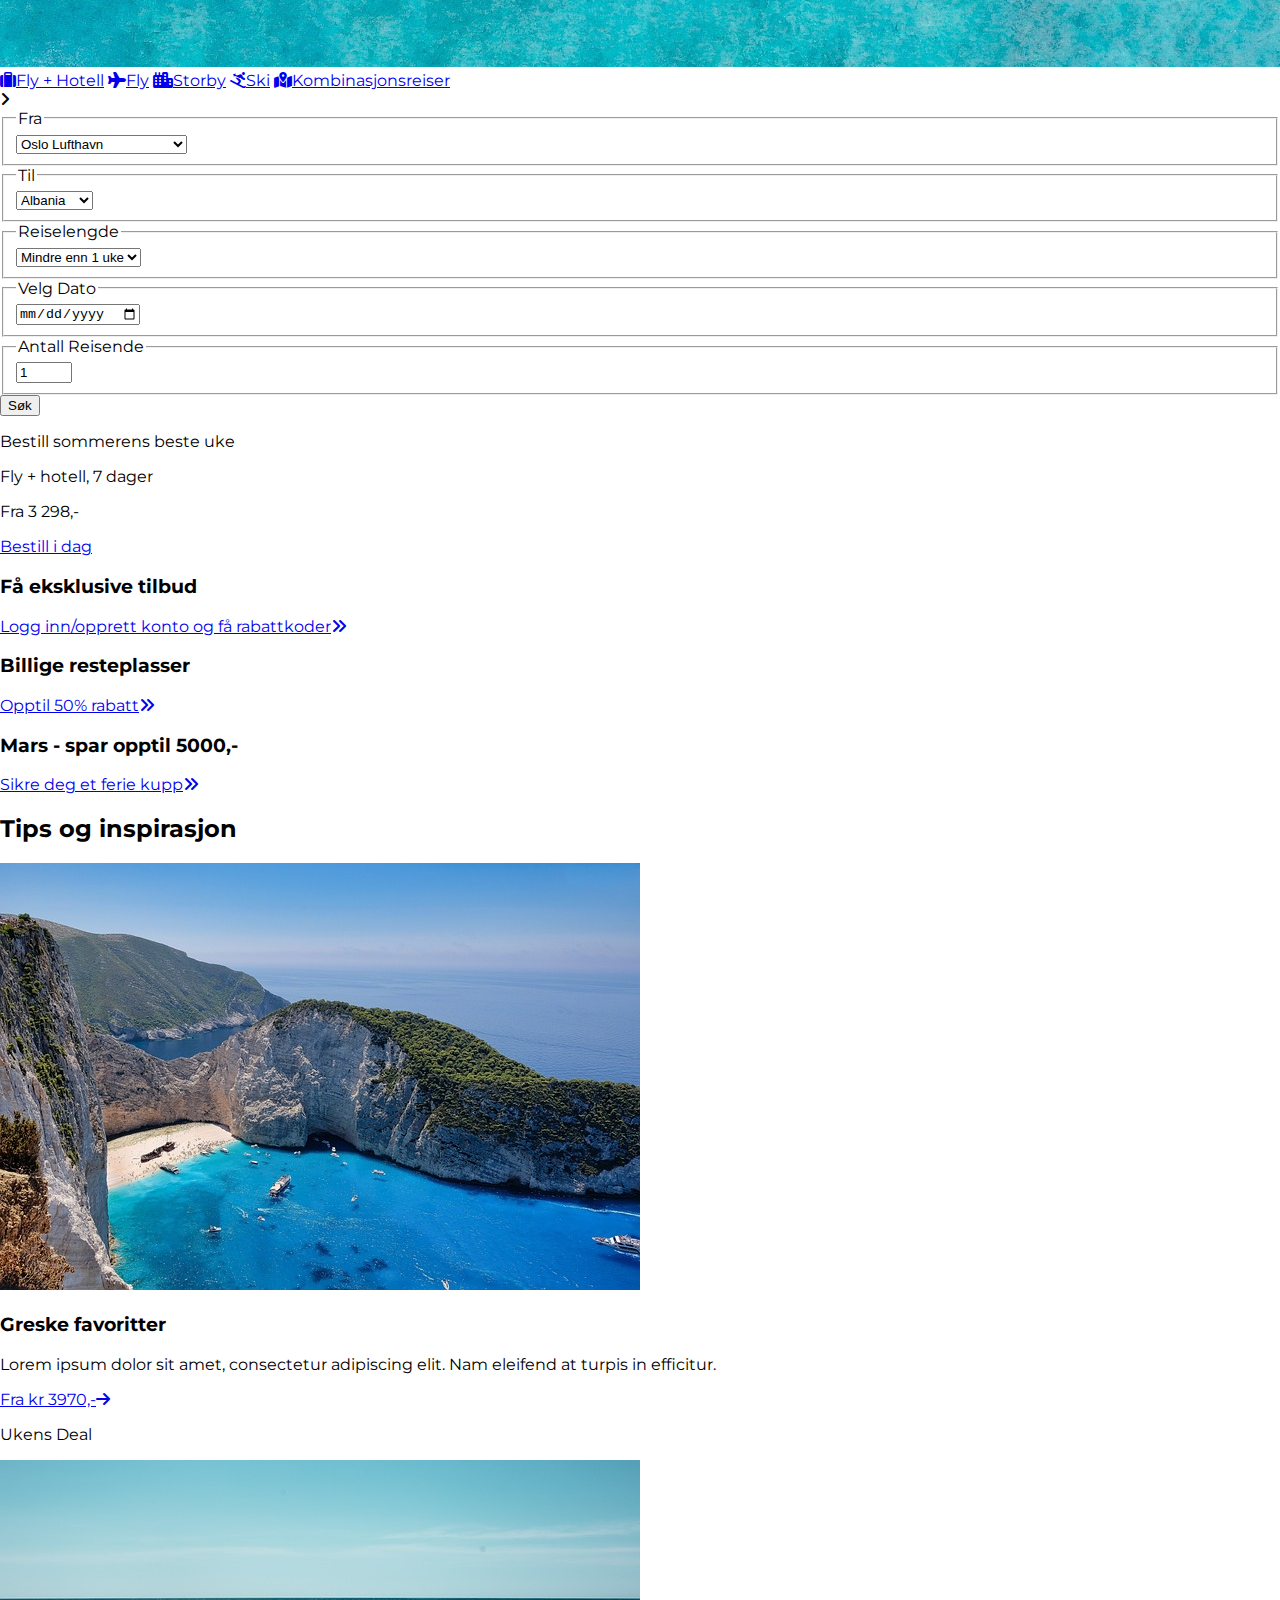
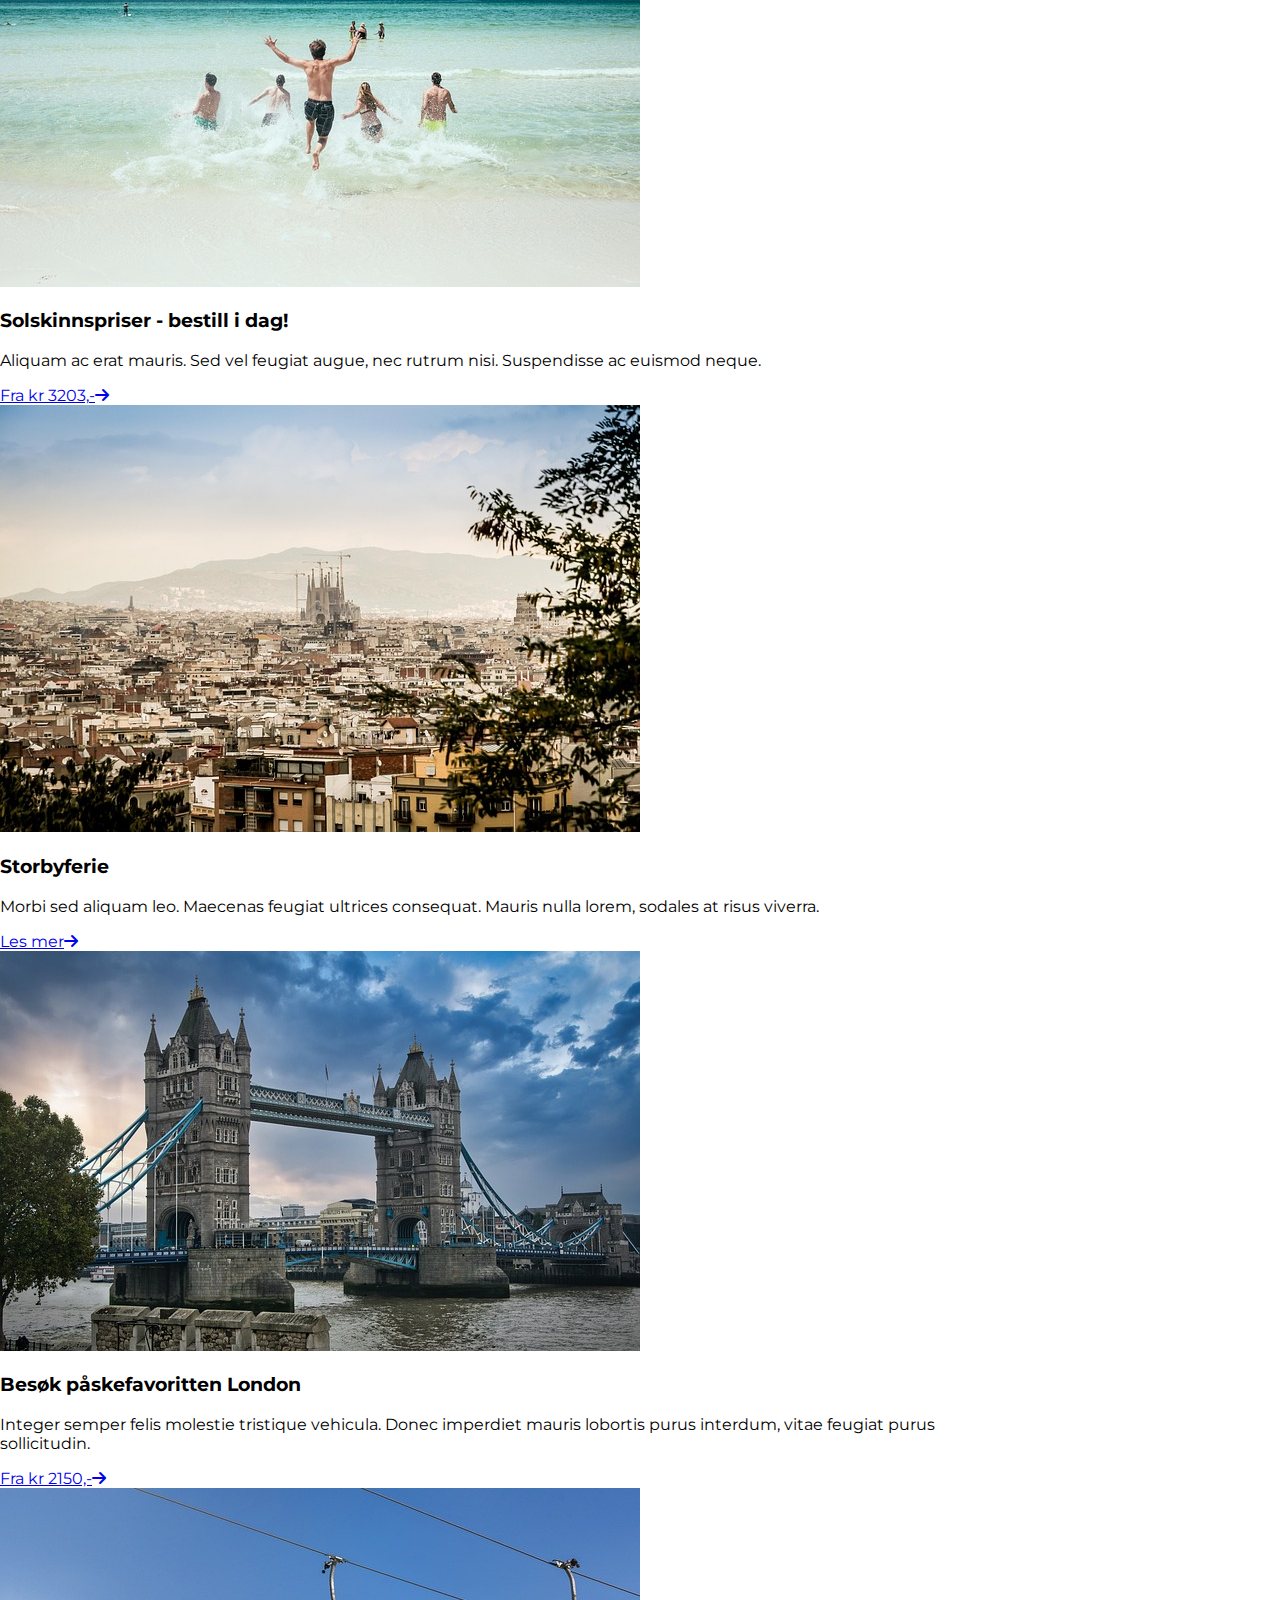
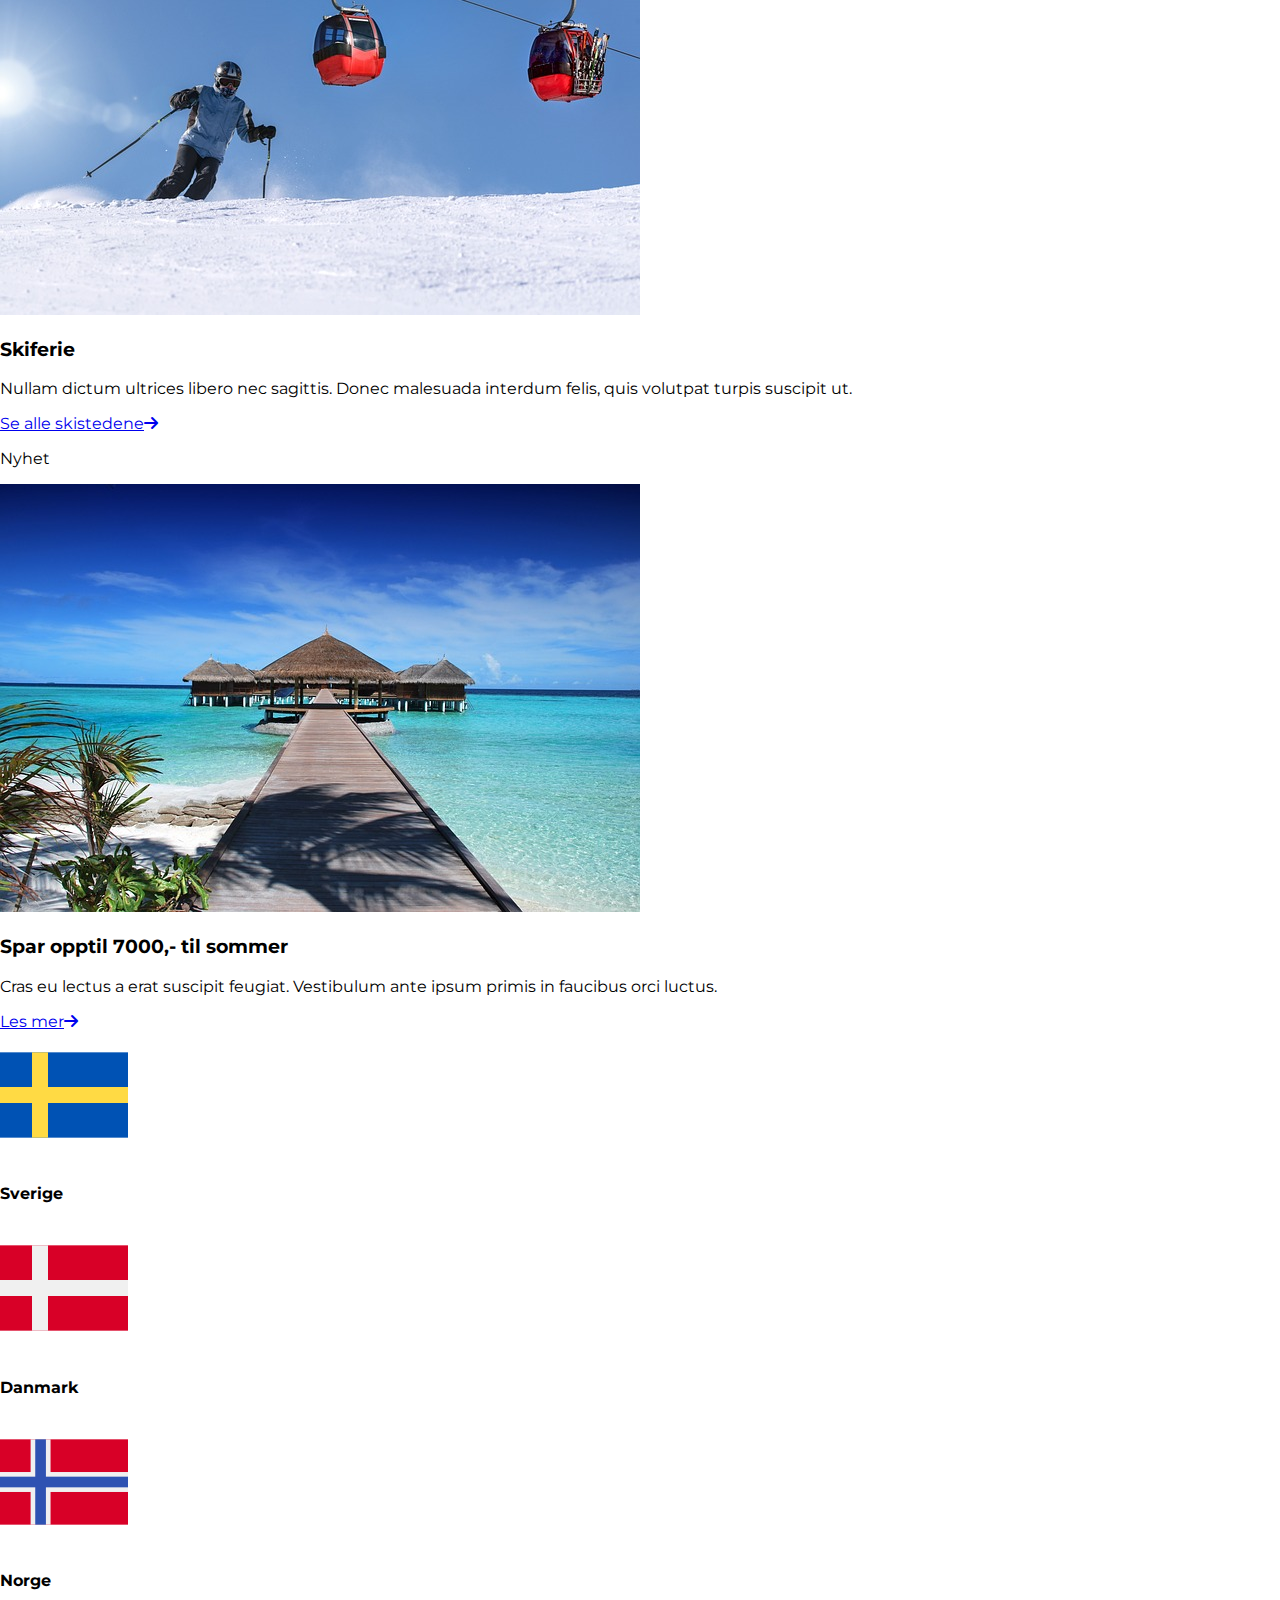
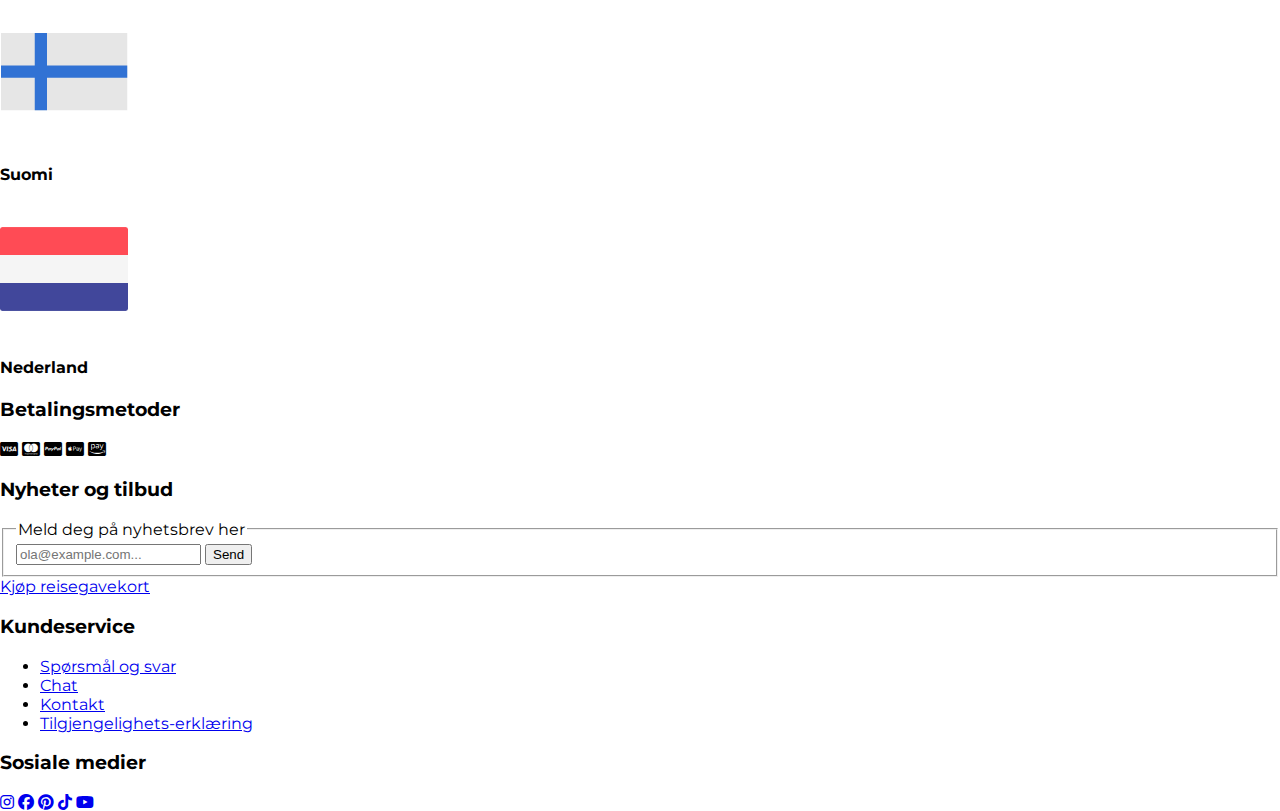
==== commit cc1142dd: "Gjorde ferdig forsiden for mobil" ====
--- a/index.html
+++ b/index.html
@@ -139,7 +139,7 @@
             <a href="hotell.html">Bestill i dag</a>
         </section>
 
-        <section>
+        <section id="tilbudsseksjon">
             <h2 class="removed-headlines" aria-label="Tilbudsseksjon">Tilbudsseksjon</h2><!--HIDE THIS-->
             <article>
                 <h3>Få eksklusive tilbud</h3>
@@ -159,19 +159,19 @@
 
         <section id="tips-og-inspirasjon">
             <h2>Tips og inspirasjon</h2>
-            <article>
-                <picture>
-                    <img src="#" alt="#">
+            <article id="greske-favoritter">
+                <picture>
+                    <img src="Images/beach-6514331_640.jpg" alt="en lagune med blått vann og skip.">
                 </picture>
                 <h3>Greske favoritter</h3>
                 <p>Lorem ipsum dolor sit amet, consectetur adipiscing elit. Nam eleifend at turpis in efficitur.</p>
                 <a href="#">Fra kr 3970,-<i class="fa-solid fa-arrow-right"></i></a>
-                <p>Ukens Deal</p><!--REMEMBER TO MOVE THIS WITH CSS, GIVE IT AN ID OR CLASS WHICHEVER ONE IS EASIER SINCE THRES 2 OF THESE-->
-            </article>
-
-            <article>
-                <picture>
-                    <img src="#" alt="#">
+                <p id="ukens-deal">Ukens Deal</p><!--REMEMBER TO MOVE THIS WITH CSS, GIVE IT AN ID OR CLASS WHICHEVER ONE IS EASIER SINCE THRES 2 OF THESE-->
+            </article>
+
+            <article>
+                <picture>
+                    <img src="Images/beach-1836467_640.jpg" alt="Folk som løper ut i sjøen fra en strand.">
                 </picture>
                 <h3>Solskinnspriser - bestill i dag!</h3>
                 <p>Aliquam ac erat mauris. Sed vel feugiat augue, nec rutrum nisi. Suspendisse ac euismod neque.</p>
@@ -180,7 +180,7 @@
 
             <article>
                 <picture>
-                    <img src="#" alt="#">
+                    <img src="Images/cathedral-427997_640.jpg" alt="Utsikt over en tettbygd by med en katedral i distansen.">
                 </picture>
                 <h3>Storbyferie</h3>
                 <p>Morbi sed aliquam leo. Maecenas feugiat ultrices consequat. Mauris nulla lorem, sodales at risus viverra.</p>
@@ -189,26 +189,26 @@
 
             <article>
                 <picture>
-                    <img src="#" alt="#">
+                    <img src="Images/building-7014904_640.jpg" alt="En blå bro gjennom to grå tårn">
                 </picture>
                 <h3>Besøk påskefavoritten London</h3>
                 <p>Integer semper felis molestie tristique vehicula. Donec imperdiet mauris lobortis purus interdum, vitae feugiat purus sollicitudin.</p>
                 <a href="#">Fra kr 2150,-<i class="fa-solid fa-arrow-right"></i></a>
             </article>
 
-            <article>
-                <picture>
-                    <img src="#" alt="#">
+            <article id="skiferie">
+                <picture>
+                    <img src="Images/ski-slope-3223709_640.jpg" alt="En person på ski med en rød skiheis over seg.">
                 </picture>
                 <h3>Skiferie</h3>
                 <p>Nullam dictum ultrices libero nec sagittis. Donec malesuada interdum felis, quis volutpat turpis suscipit ut.</p>
                 <a href="#">Se alle skistedene<i class="fa-solid fa-arrow-right"></i></a>
-                <p>Nyhet</p><!--REMEMBER TO MOVE THIS WITH CSS, GIVE IT AN ID OR CLASS WHICHEVER ONE IS EASIER SINCE THRES 2 OF THESE-->
-            </article>
-
-            <article>
-                <picture>
-                    <img src="#" alt="#">
+                <p id="skiferie-nyhet">Nyhet</p><!--REMEMBER TO MOVE THIS WITH CSS, GIVE IT AN ID OR CLASS WHICHEVER ONE IS EASIER SINCE THRES 2 OF THESE-->
+            </article>
+
+            <article>
+                <picture>
+                    <img src="Images/beach-666122_640.jpg" alt="en brygge som går ut til hus med tak av strå.">
                 </picture>
                 <h3>Spar opptil 7000,- til sommer</h3>
                 <p>Cras eu lectus a erat suscipit feugiat. Vestibulum ante ipsum primis in faucibus orci luctus.</p>
--- a/CSS/style.css
+++ b/CSS/style.css
@@ -172,6 +172,7 @@
         border-color: #e8e8e8;
         border-style: solid;
         border-width: 1px;
+        box-shadow: 1px 1px 1px 1px #e8e8e8;
         overflow: hidden;
         form {
             display: flex;
@@ -295,7 +296,98 @@
     }
 
     /*Tilbudsseksjon*/
-    
+    #tilbudsseksjon {
+        display: flex;
+        flex-direction: row;
+        width: 100%;
+        overflow: auto;
+        position: relative;
+        white-space: nowrap;
+        padding: 25px;
+        article {
+            display: flex;
+            flex-direction: column;
+            padding: 10px;
+            margin-right: 10px;
+            margin-left: 10px;
+            border-style: solid;
+            border-width: 1px;
+            border-color: #e8e8e8;
+            border-radius: 5px;
+            box-shadow: 1px 1px 1px 1px #e8e8e8;
+            h3, a {
+                padding: 10px;
+                font-weight: bold;
+            }
+            a {color: #1ca2c1;}
+        }
+    }
+
+    /*Tips og inspirasjon*/
+    #tips-og-inspirasjon {
+        display: flex;
+        flex-direction: row;
+        flex-wrap: wrap;
+        justify-content: center;
+        max-width: 100%;
+        padding: 10px;
+        margin: 10px;
+        h2{width: 100%; font-weight: bold;}
+        article {
+            display: flex;
+            flex-direction: column;
+            max-width: 100%;
+            border-style: solid;
+            border-width: 1px;
+            border-color: #e8e8e8;
+            border-radius: 10px;
+            box-shadow: 1px 1px 1px 1px #e8e8e8;
+            margin: 10px;
+            h3 {
+                padding: 10px;
+                font-weight: bold;
+            }
+            h3, a, p {
+                padding: 10px;
+            }
+            a {text-decoration: underline #1ca2c1; text-decoration-thickness: 2px; color: black;}
+            picture img {
+                object-fit: cover;
+                max-width: 100%;
+                height: auto;
+                border-top-left-radius: 10px;
+                border-top-right-radius: 10px;
+            }
+            #greske-favoritter {
+                position: relative;
+            }
+            #ukens-deal {
+                color: white;
+                background-color: #1ca2c1;
+                width: 125px;
+                height: auto;
+                border-bottom-right-radius: 20px;
+                border-top-left-radius: 10px;
+                position: absolute;
+                margin-top: 0;
+                font-weight: bold;
+            }
+            #skiferie {
+                position: relative;
+            }
+            #skiferie-nyhet {
+                color: white;
+                background-color: #1ca2c1;
+                width: 75px;
+                height: auto;
+                border-bottom-right-radius: 20px;
+                border-top-left-radius: 10px;
+                position: absolute;
+                margin-top: 0;
+                font-weight: bold;
+            }
+        }
+    }
 }
 
 
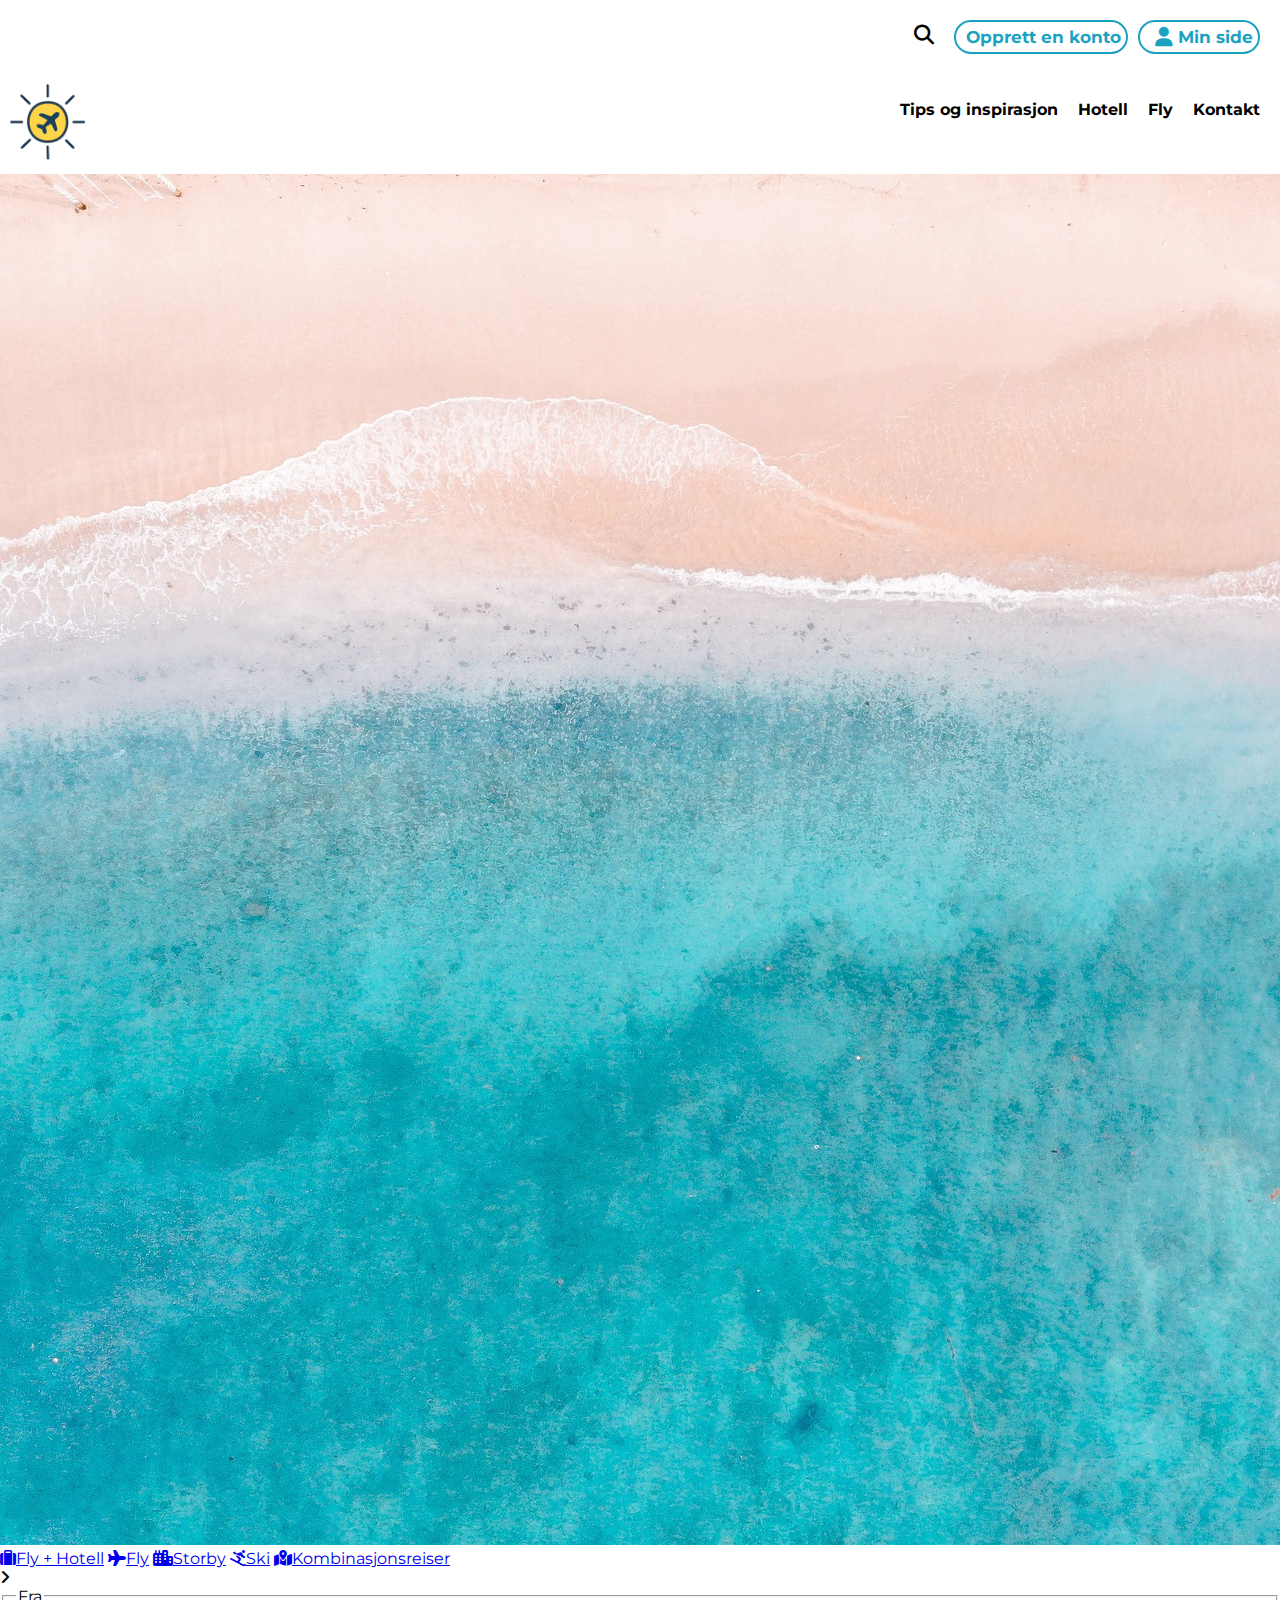
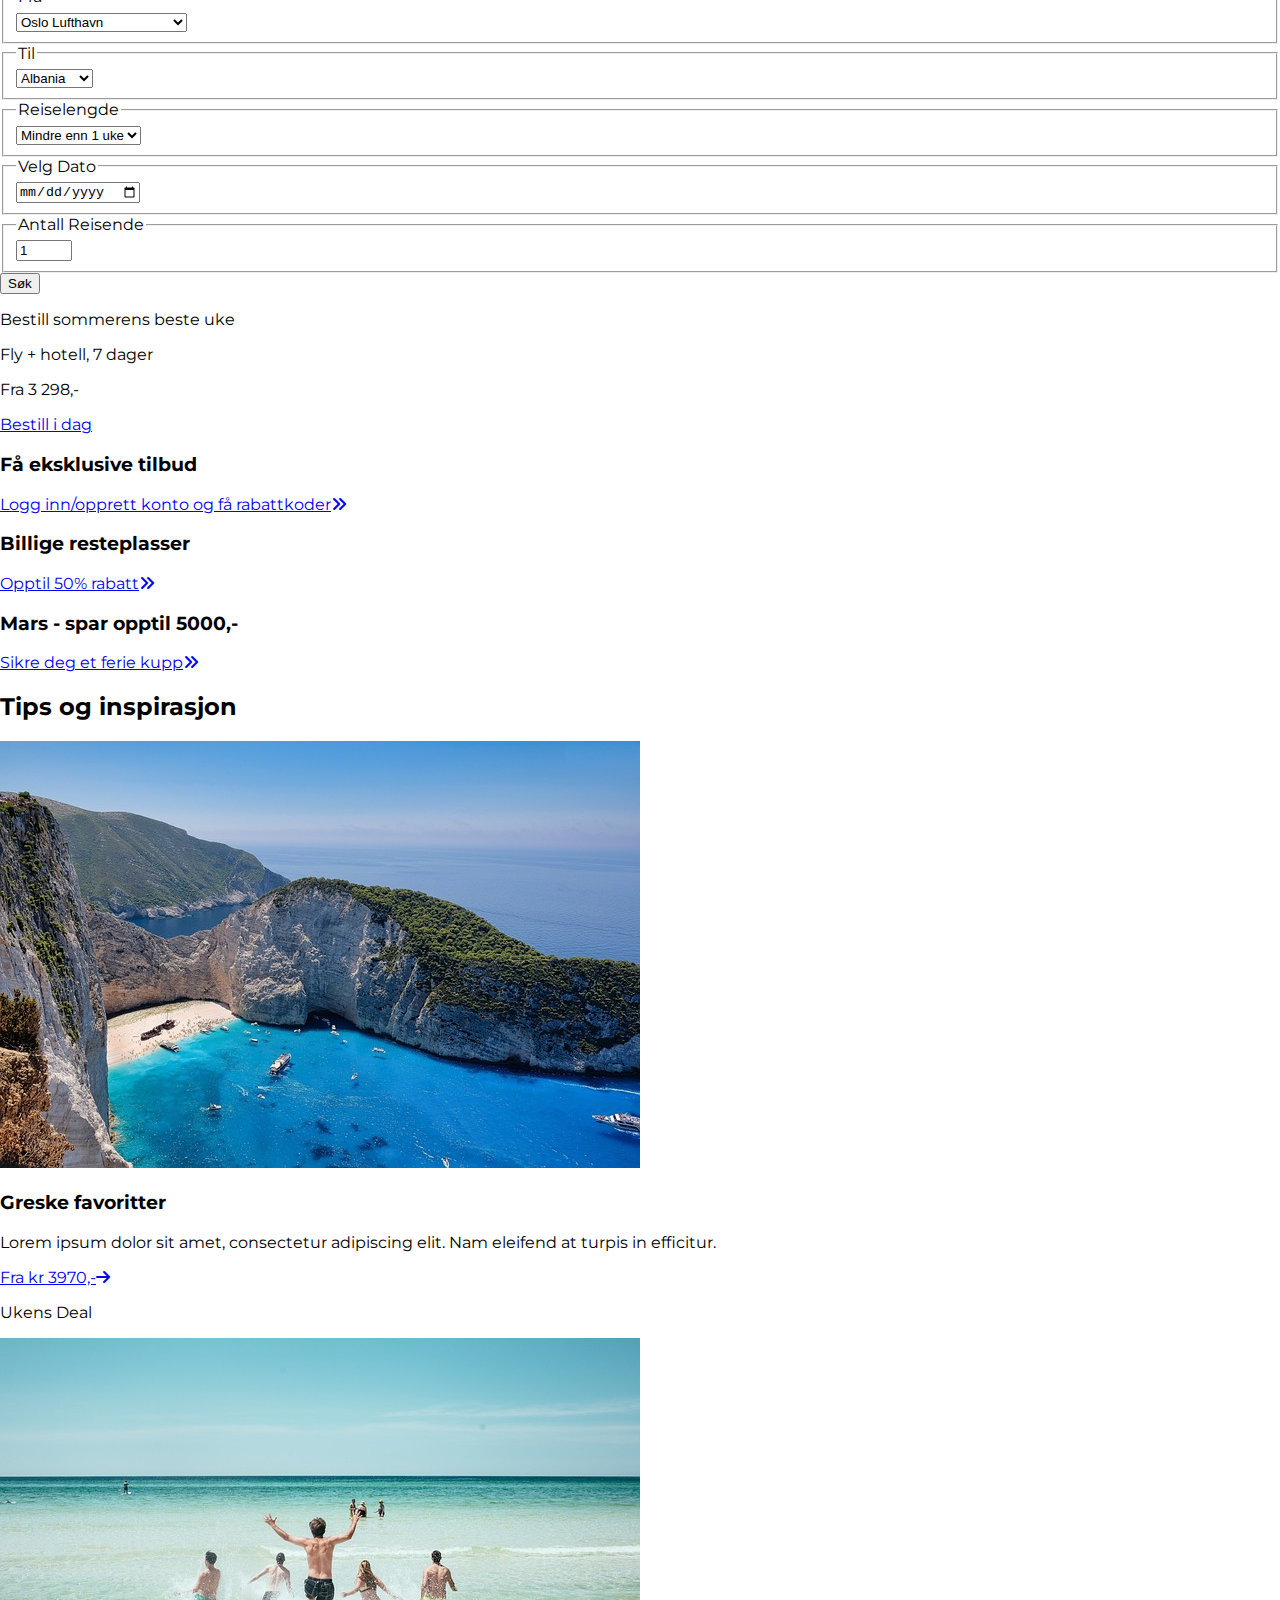
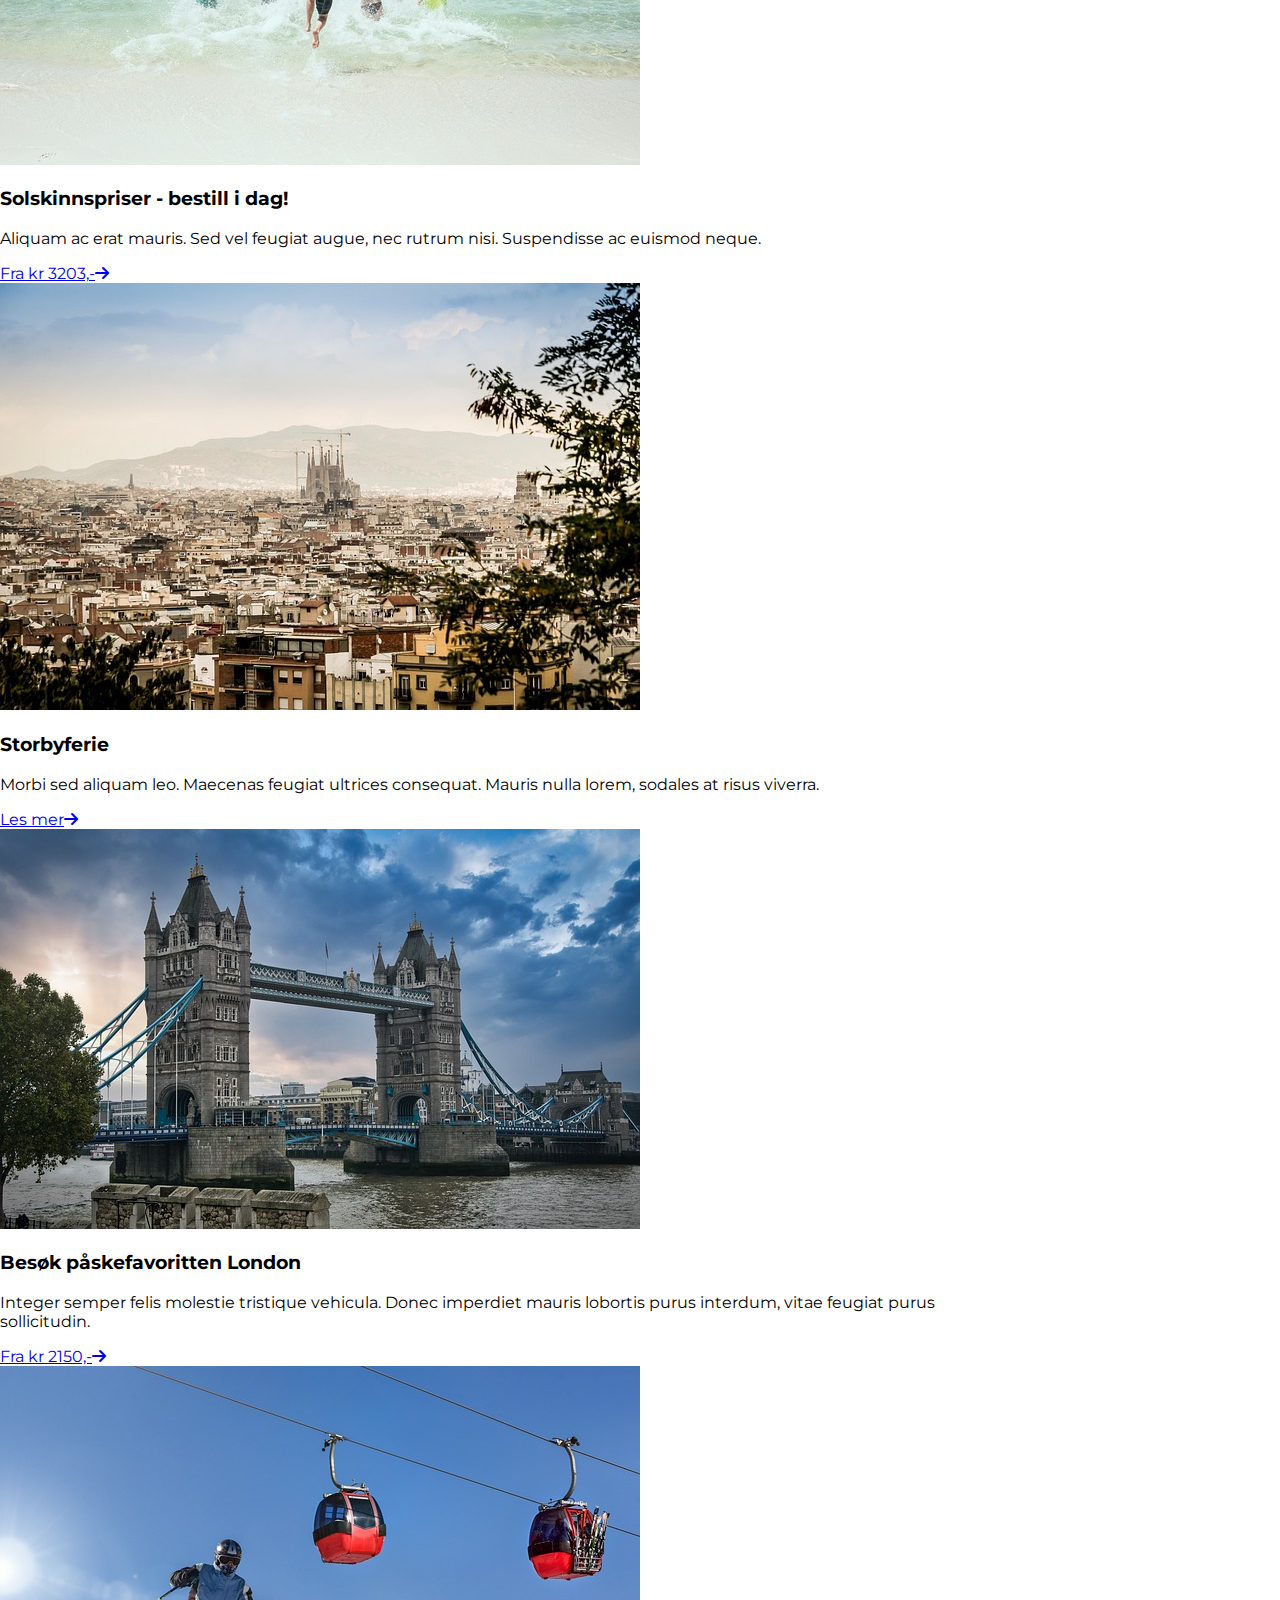
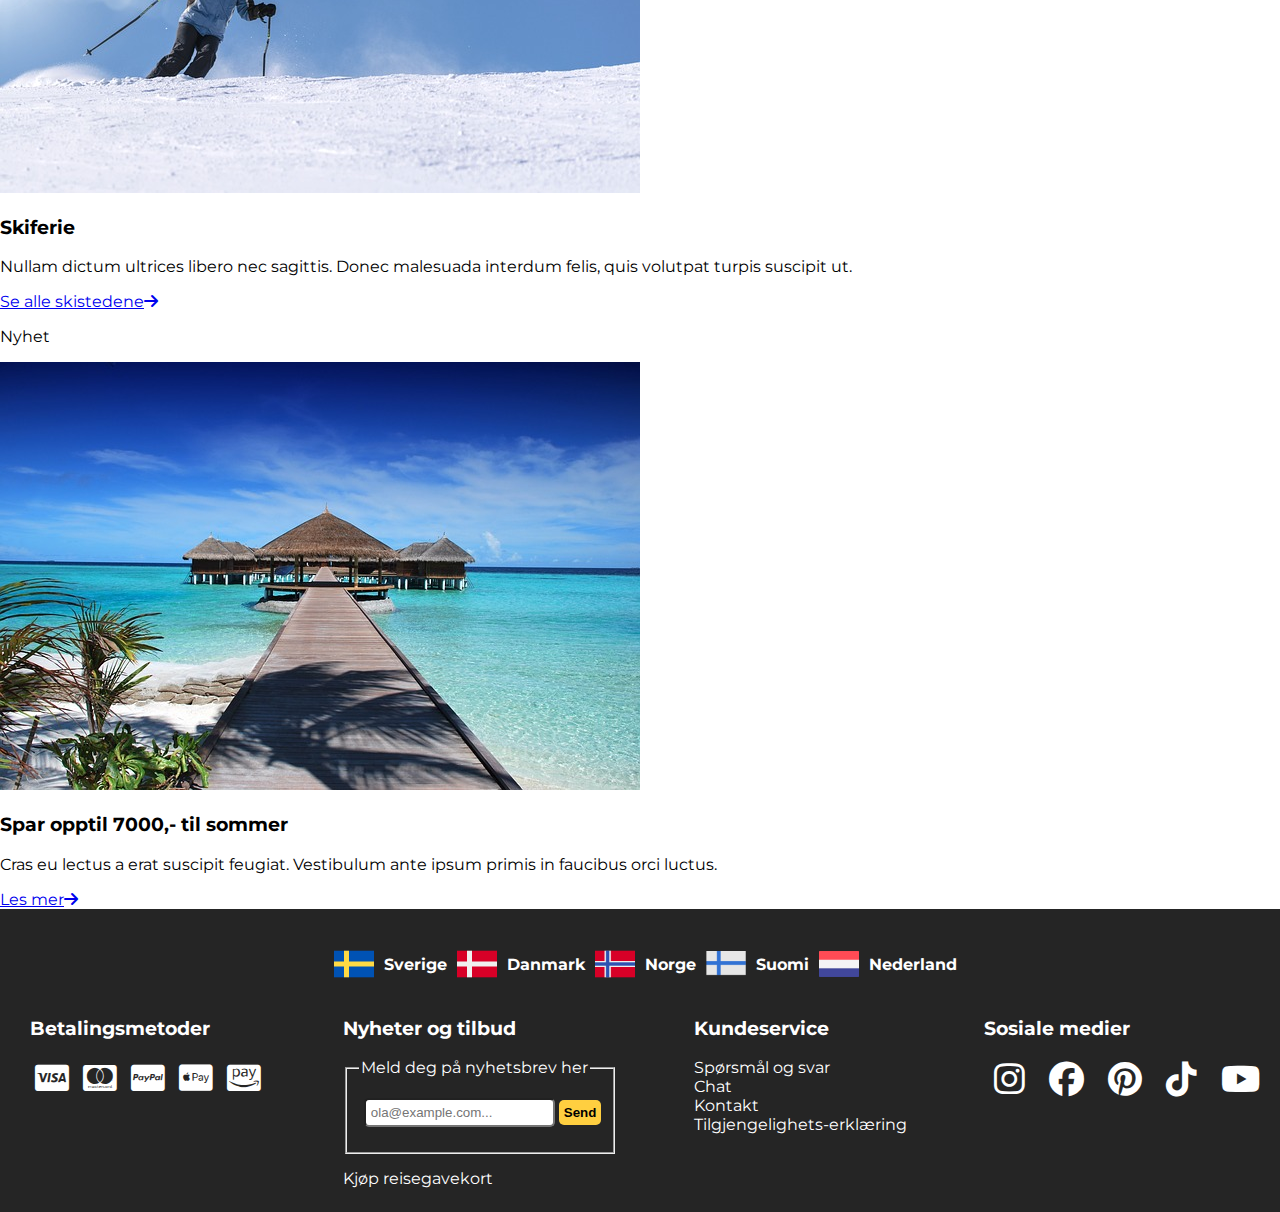
==== commit 0f5dd094: "Gjorde ferdig global header og footer for desktop" ====
--- a/index.html
+++ b/index.html
@@ -12,7 +12,7 @@
     <link rel="stylesheet" href="CSS/style.css">
     <title>Forside</title>
 </head>
-<body>
+<body id="body">
     <header id="main-header">
         <section class="header-sections"><!--Var litt usikker på om det var på denne måten dere ønsket av vi delte inn området i 2 deler på, siden "seksjoner" er spesifisert i footeren f.eks. - men ikke her-->
             <h2 class="removed-headlines">Del 1 av globalt toppområde</h2><!--HIDE THIS-->
@@ -21,9 +21,9 @@
                 <nav>
                     <ul>
                         <li><a href="order.html"><i class="fa-solid fa-magnifying-glass"></i></a></li>
-                        <li class="hidden-header-nav-elements"><a href="#">Opprett en konto</a></li>
+                        <li class="hidden-header-nav-elements" id="opprett-en-konto"><a href="#">Opprett en konto</a></li>
                         <li id="hidden-text"><a href="#"><i class="fa-solid fa-user"></i>Min side</a></li>
-                        <li><a href="#"><i class="fa-solid fa-bars hidden-hamburger-menu"></i></a></li><!--Spurte emneansvarlig, og fikk i svar at hamburgermenyen ikke trengte å være funksjonell - bare et ikon-->
+                        <li id="hidden-hamburger-menu"><a href="#"><i class="fa-solid fa-bars"></i></a></li><!--Spurte emneansvarlig, og fikk i svar at hamburgermenyen ikke trengte å være funksjonell - bare et ikon-->
                     </ul>
                 </nav>
             </section>
@@ -63,6 +63,7 @@
                 <a href="#"><i class="fa-solid fa-person-skiing"></i>Ski</a>
                 <a href="#"><i class="fa-solid fa-map-location-dot"></i>Kombinasjonsreiser</a>
             </section>
+
             <section id="scrolle-pil">
                 <h4 class="removed-headlines" aria-label="Scrolle pil">Scrolle pil</h4>
                 <a><i class="fa-solid fa-angle-right"></i></a>
--- a/CSS/style.css
+++ b/CSS/style.css
@@ -6,7 +6,6 @@
 
 body {
     font-family: "Montserrat", sans-serif;
-    max-width: 1400px;
     margin: 0;
 }
 
@@ -20,10 +19,6 @@
 
 .removed-headlines {
     display: none; /*Denne er for overskriftene som ikke gir noe semantisk eller hjelpsom info, og trenger derfor ikke bli sett av f.eks. skjermopplesere*/
-}
-
-.main-max-width { /*KOM TILBAKE TIL DETTE*/
-    max-width: 1000px;
 }
 
 #logo {width: 75px;}
@@ -173,6 +168,7 @@
         border-style: solid;
         border-width: 1px;
         box-shadow: 1px 1px 1px 1px #e8e8e8;
+        position: relative;
         overflow: hidden;
         form {
             display: flex;
@@ -205,21 +201,7 @@
         }
         form fieldset label select option{color: black}
 
-        #scrolle-pil {/*KOM TILBAKE TIL DENNE - PLASSER PÅ HØYRE SIDEN AV SCROLLBAREN*/
-            position: absolute;
-            padding-top: 20px;
-            background: rgba(255, 255, 255, 0.536);
-            font-size: 30px;
-            margin: 5px; 
-            max-width: 100%;
-            a i {
-                height: 50px;
-                width: 50px;
-            }
-        }
-
         #bestillingskjema-linker {
-            justify-self: center;
             padding: 20px;
             margin: 0;
             display: flex;
@@ -251,6 +233,18 @@
                 border-radius: 5px; 
                 font-weight: bold;
             }
+        }
+
+        #scrolle-pil {
+            display: flex;
+            align-self: flex-end;
+            background: rgba(255, 255, 255, 0.8);
+            font-size: 30px;
+            max-width: 100%;
+            padding-top: 0;
+            bottom: 320px;
+            margin-right: 15px;
+            position: absolute;
         }
     }
 
@@ -388,23 +382,670 @@
             }
         }
     }
+
+    /*Hotell siden*/
+
+    /*Bilde galleri*/
+    #hotell-header-2 {
+        border-bottom-style: solid;
+        border-width: 1px;
+        border-color: rgba(60, 60, 60, 0.2);
+    }
+
+    #bilde-galleri {
+        display: flex;
+        flex-direction: column;
+        flex-wrap: wrap;
+        width: 100%;
+        overflow: auto;
+        position: relative;
+    }
+    #bildene {
+        display: flex;
+        flex-direction: row;
+        align-items: center;
+        width: 100%;
+        overflow: auto;
+        white-space: nowrap;
+        picture {
+            width: 100%;
+            object-fit: fill;
+        } /*Bildene vil alltid være like store som skjermen var når nettsiden lastet inn*/
+        picture img {
+            height: auto;
+            max-height: 400px;
+        }
+    }
+
+    #ikoner-osv {
+        display: flex;
+        flex-direction: column;
+        width: 100%;
+        position: absolute;
+    }
+    #pil-ikoner-bilde-galleri {
+        display: flex;
+        align-items: center;
+        justify-content: space-between;
+        width: 100%;
+        position: absolute;
+        color: #f6f5f2;
+        bottom: -32px;
+        i {
+            border-style: solid;
+            border-width: 1px;
+            border-radius: 20px;
+            border-color: rgba(60, 60, 60, 0.5);
+            padding: 20px;
+            margin: 10px;
+            background-color: rgba(60, 60, 60, 0.5)
+        }
+    }
+    #bilde-og-antall-bilder {
+        display: flex;
+        flex-direction: row;
+        align-items: center;
+        align-self: flex-end;
+        position: absolute;
+        top: 120px;
+        border-style: solid;
+        border-width: 1px;
+        border-radius: 20px;
+        border-color: rgba(60, 60, 60, 0.5);
+        padding: 5px;
+        margin: 10px;
+        color: #f6f5f2;
+        background-color: rgba(60, 60, 60, 0.5)
+    }
+    #red-heart {
+        position: absolute;
+        align-self: flex-end;
+        bottom: 140px;
+        border-style: solid;
+        border-width: 1px;
+        border-radius: 20px;
+        border-color: #f6f5f2;
+        padding: 7px;
+        margin: 10px;
+        background-color: #f6f5f2;
+    }
+
+    #hotell-header-navigering {
+        padding: 10px;
+        nav ul {
+            display: flex;
+            flex-direction: row;
+            list-style: none;
+            padding-left: 0;
+        }
+        .ikke-oversikt {
+            a {text-decoration: none;
+            color: black;
+            padding: 10px;}
+        }
+    }
+    #oversikt {
+        a {padding: 10px;
+        text-decoration: underline#1ca2c1 3px;
+        color: #1ca2c1;}
+    }
+
+    /*Main*/
+    /*Parga beach*/
+    #parga-beach-score-seksjon {
+        padding: 10px;
+        display: flex;
+        flex-direction: column;
+        section i {color: #ffcf40;}
+    }
+    #parga-beach-score {
+        display: flex;
+        flex-direction: row;
+        font-weight: bold;
+        align-items: center;
+    }
+    #parga-beach-score-score {
+        background-color: #019101;
+        color: white;
+        padding: 7px;
+        border-style: solid;
+        border-width: 1px;
+        border-radius: 20px;
+        border-color: #019101;
+    }
+    #fantastisk {
+        margin-left: 10px;
+    }
+    #se-alle-anmeldelsene {
+        font-weight: bold;
+        color: #1ca2c1;
+        text-decoration: none;
+        font-size: 13px; /*Gjorde den så liten siden det er slik den ser ut på bildene*/
+    }
+
+    /*Fasiliteter*/
+    #fasiliteter {
+        padding: 10px;
+        display: flex;
+        flex-direction: column;
+        max-width: 100%;
+    }
+    #ikoner-og-beskrivelser {
+        display: flex;
+        flex-direction: row;
+        flex-wrap: wrap;
+        max-width: 100%;
+        section {
+            display: flex;
+            flex-direction: row;
+            align-items: center;
+            width: 50%;
+            padding: 10px;
+            h3{margin: 0; padding-left: 10px;}
+        }
+    }
+    #se-alle-eiendomsfasiliteter {
+        margin-top: 5px;
+        font-weight: bold;
+        color: #1ca2c1;
+        text-decoration: none;
+        font-size: 13px;
+    }
+
+    /*utforsk området kartet*/
+    #utforsk-området {
+        max-width: 100%;
+        h2{padding: 10px;}
+        iframe {width: 100%;}
+    }
+
+    /*Tilgjengelige rom*/
+    #tilgjengelige-rom {
+        display: flex;
+        flex-direction: column;
+        width: 100%;
+        height: auto;
+        padding: 10px;
+        article {
+            display: flex;
+            flex-direction: column;
+            max-width: 500px;
+            border-style: solid;
+            border-width: 1px;
+            border-color: #e8e8e8;
+            border-radius: 10px;
+            box-shadow: 1px 1px 1px 1px #e8e8e8;
+            margin: 10px;
+            h3 {
+                padding: 10px;
+                margin-left: 10px;
+                margin-bottom: 0;
+                margin-top: 5px;
+                font-weight: bold;
+            }
+            p {
+                padding: 10px;
+            }
+            ul li {
+                padding: 10px;
+            }
+            picture img {
+                object-fit: cover;
+                max-width: 100%;
+                height: auto;
+                border-top-left-radius: 10px;
+                border-top-right-radius: 10px;
+            }
+        }
+        .plass-til-2 {
+            padding: 0;
+            font-size: 13px;
+            display: flex;
+            flex-direction: row;
+            margin: 0;
+            margin-left: 10px;
+            list-style: none;
+            li {padding-bottom: 0;}
+        }
+        .queen-size-seng {
+            margin-left: 10px;
+            list-style: circle;
+        }
+
+        .score-og-andmeldelser {
+            display: flex;
+            flex-direction: row;
+            padding-left: 10px;
+            margin-left: 10px;
+            p {font-weight: bold;}
+        }
+        .score-tall {
+            background-color: #019101;
+            color: white;
+            padding: 7px;
+            border-style: solid;
+            border-width: 1px;
+            border-radius: 20px;
+            border-color: #019101;
+        }
+        .ekstra-detaljer {
+            padding-left: 0;
+            margin-left: 20px;
+            margin-top: 0;
+            list-style: none;
+            font-size: 13px;
+            li {padding: 0;}
+        }
+        .ekstra-detaljer-pris {
+            font-weight: bold;
+            font-size: 20px;
+        }
+
+        #tilgjengelige-rom-scroll-følger-container {
+            /*Denne oppfører seg ganske rart og jeg vet ikke hvorfor. Den virker som den skal på noen skjermstørrelser. Mens på andre, eller når man justerer 
+            på skjermstørrelsen, så slutter den å vise seg av og til - og andre ganger gjør endringer på skjermstørrelsen at den fungerer igjen.
+            Så hvis du tilfeldigvis ikke kan se at denne faktisk funker, så prøv å endre på skjermstørrelsen :)*/
+            position: sticky;
+            bottom: 0;
+            top: 0;
+            background-color: white;
+            border-top-style: solid;
+            border-right-style: solid;
+            border-left-style: solid;
+            border-top-left-radius: 10px;
+            border-top-right-radius: 10px;
+            border-width: 1px;
+            border-color: #e8e8e8;
+        }
+        #tilgjengelige-rom-scroll-følger {
+            display: flex;
+            justify-content: space-between;
+            align-items: center;
+            padding: 10px;
+        }
+        #tilgjengelige-rom-priser{
+            display: flex;
+            flex-direction: column;
+            padding: 5px;
+            h3, p {margin: 2px;}
+            p{font-size: 13px;}
+        }
+        #velg-rom-knapp{
+            display: flex;
+            align-items: center;
+            border-radius: 20px;
+            height: 40px;
+            background-color: #1ca2c1;
+            a {
+                color: white;
+                text-decoration: none;
+                padding: 10px;
+                font-weight: bold;
+            }
+        }
+    }
+
+    /*Bestillingsside*/
+    /*Progressbar*/
+    #bestillingsside-progressbar {
+        display: flex;
+        flex-direction: column;
+        flex-wrap: wrap;
+        width: 100%;
+        overflow: auto;
+        position: relative;
+        nav {
+            background-color: #1ca2c1;
+            border-bottom-right-radius: 10px;
+            border-bottom-left-radius: 10px;
+        }
+        nav ul li, a, i {
+            display: flex;
+            align-items: center;
+        }
+        nav ul {
+            padding-top: 5px;
+            padding-bottom: 5px;
+            padding-left: 10px;
+            padding-right: 10px;
+            margin: 0;
+            display: flex;
+            flex-direction: row;
+            width: 100%;
+            height: auto;
+            position: relative;
+            overflow: auto;
+            white-space: nowrap;
+            list-style: none;
+            i {
+                padding-left: 15px;
+                padding-right: 15px;
+                font-size: 35px;
+            }
+            a {
+                list-style: none;
+                text-decoration: none;
+                color: white;
+            }
+            #opplysninger {font-weight: bold; font-size: 17px;}
+        }
+    }
+
+    /*Oversiktseksjon*/
+    #bestillingsside-oversiktseksjon {
+        display: flex;
+        width: 100%;
+        padding: 10px;
+        details {
+            display: flex;
+            flex-direction: column;
+            padding: 20px;
+            border-style: solid;
+            border-width: 1px;
+            border-color: #e8e8e8;
+            border-radius: 10px;
+            box-shadow: 1px 1px 1px 1px #e8e8e8;
+            margin: 10px;
+            width: 100%;
+            h3{opacity: 0.85;}
+            summary {
+                list-style: none;
+                font-weight: bold;
+                i{padding-left: 10px;}
+            }
+            picture img {
+                object-fit: cover;
+                max-width: 100%;
+                height: auto;
+                border-radius: 10px;
+                margin-top: 10px;
+            }
+        }
+        #bestillingsside-ikoner-og-beskrivelser {
+            display: flex;
+            flex-direction: column;
+            border-bottom: #e8e8e8;
+            border-bottom-style: solid;
+            border-bottom-width: 1px;
+            section {
+                display: flex;
+                flex-direction: row;
+                align-items: center;
+                opacity: 0.85;
+                h3 {
+                    font-size: medium; 
+                    font-weight: 500;
+                    margin-left: 20px;
+                }
+            }
+        }
+        #bestillingsside-soler {
+            padding-top: 5px;
+            padding-bottom: 5px;
+            font-size: 25px;
+            color: #ffcf40;
+        }
+        #line-through-pris {
+            text-decoration: line-through;
+        }
+        #rød-pris {
+            color: red;
+            font-weight: bold;
+        }
+    }
+
+    /*Bestillingsopplysninger*/
+    #bestillingsopplysninger {
+        padding: 10px;
+        h2{font-weight: 900; font-size: 25px;}
+        form {
+            display: flex;
+            flex-direction: column;
+            width: 100%;
+        }
+        form fieldset {
+            display: flex;
+            flex-direction: column;
+            margin-bottom: 20px;
+            background-color: #f6f5f2;
+            border-style: solid;
+            border-width: 1px;
+            border-color: #f6f5f2;
+            border-radius: 10px;
+            legend {font-size: 17px; font-weight: bold;}
+            label {
+                font-weight: 600; 
+                font-size: 13px;
+            }
+            label, input {
+                width: 100%;
+                padding: 10px;
+                margin-top: 10px;
+            }
+            label input {
+                border-style: solid;
+                border-width: 1px;
+                border-color: #f6f5f2;
+                border-radius: 10px;
+            }
+            .kjønn {
+                display: flex;
+                flex-direction: column;
+                padding: 10px;
+                h3{font-size: 15px;}
+            }
+            .velg-kjønn{
+                display: flex;
+                flex-direction: row;
+                label {
+                    display: flex;
+                    width: 50%;
+                    align-items: center;
+                    input {margin-top: 0;}
+                }
+            }
+        }
+        #velg-land {
+            padding: 10px;
+            width: 100%;
+            h3{
+                font-size: 15px;
+            }
+            label {
+                background-color: white; 
+                padding: 10px;
+                border-style: solid;
+                border-width: 1px;
+                border-color: #f6f5f2;
+                border-radius: 10px;
+            }
+            label select {
+                width: 95%;
+                background-color: white;
+                border-style: none;
+                opacity: 0.5;
+            }
+            label select option {
+                background-color: white;
+            }
+        }
+        #siste-trinn {
+            display: flex;
+            flex-direction: row;
+            font-size: 13px;
+            padding: 15px;
+            margin: 10px;
+            margin-left: 3px;
+            margin-top: 0;
+            width: 125px;
+            background-color: #ffcf40; 
+            border: none; 
+            border-radius: 5px; 
+            font-weight: bold;
+            i {margin-left: 5px;}
+        }
+    }
 }
 
 
-
-
-
-
-
-
-
-
-
+/*-----------------------------------------------------------------------------------------*/
+/*-----------------------------------------------------------------------------------------*/
 
 
 /*For Desktop*/
 @media only screen and (min-width:800px) {
-    .hidden-hamburger-menu {
+    #hidden-hamburger-menu {
         display: none;
     }
+
+    #body {
+        max-width: 1400px;
+        width: 100%;
+        margin: auto;
+    }
+
+    /*Global header og footer*/
+    .main-max-width {
+        max-width: 1000px;
+    }
+
+    #main-header {
+        width: 100%;
+        display: flex;
+        flex-direction: row-reverse;
+        justify-content: space-between;
+        flex-wrap: wrap;
+        section{
+            display: flex;
+            padding: 10px;
+        }
+    }
+
+    .header-sections {
+        flex-direction: row;
+        width: 100%;
+    }
+
+    #del-1-nav {
+        justify-content: flex-end;
+        width: 100%;
+        nav ul {display: flex; list-style: none; margin: 0;}
+        nav ul li {margin-left: 10px;}
+        nav ul li a {text-decoration: none; color: black; padding-left: 10px;}
+        a {display: flex; padding: 5px;}
+        i {display: flex; font-size: 20px; margin-left: 5px; margin-right: 5px;}
+    }
+    #opprett-en-konto {
+        display: flex;
+        align-items: center;
+        border-style: solid;
+        border-color: #1ca2c1;
+        border-width: 2px;
+        border-radius: 20px;
+        a{color: #1ca2c1 !important; font-size: 17px; font-weight: bold;}
+    }
+    #hidden-text {
+        display: flex;
+        align-items: center;
+        border-style: solid;
+        border-color: #1ca2c1;
+        border-width: 2px;
+        border-radius: 20px;
+        a{color: #1ca2c1 !important; font-size: 17px; font-weight: bold;}
+    }
+
+    #del-2-nav {
+        display: flex;
+        flex-direction: row;
+        width: 100%;
+        justify-content: space-between;
+        ul {
+            display: flex;
+            flex-direction: row;
+            list-style: none;
+            li a {
+                text-decoration: none;
+                color: black;
+                font-weight: bold;
+                padding-left: 10px;
+                padding-right: 10px;
+            }
+        }
+    }
+
+    /*Footeren*/
+    #footer {
+        background-color: #252525;
+        display: flex;
+        flex-wrap: wrap;
+        justify-content: space-between;
+        padding: 10px;
+    }
+
+    #flagg {
+        width: 100%;
+        display: flex;
+        flex-wrap: wrap;
+        align-items: center;
+        justify-content: center;
+        section {
+            display: flex; 
+            flex-wrap: wrap; 
+            flex-direction: row; 
+            color: white; 
+            padding-top: 15px;
+        }
+        section picture img {width: 40px; margin: 10px;}
+    }
+
+    #betalingsmetoder {
+        color: white;
+        padding-left: 20px;
+        padding-bottom: 15px;
+        i {padding: 5px; font-size: 30px;}
+    }
+
+    #nyheter-og-tilbud {
+        color: white;
+        padding-left: 20px;
+        padding-bottom: 15px;
+        form fieldset label input {
+            margin-left: 5px; 
+            margin-top: 15px; 
+            margin-bottom: 15px; 
+            padding: 5px; 
+            border-radius: 5px;
+        }
+        form fieldset button {
+            padding: 5px;
+            background-color: #ffcf40; 
+            border: none; 
+            border-radius: 5px; 
+            font-weight: bold;
+        }
+        #footer-form{padding-bottom: 15px;}
+        a {
+            color: white;
+            text-decoration: none;
+        }
+    }
+
+    #kundeservice {
+        color: white;
+        padding-left: 20px;
+        padding-bottom: 15px;
+        ul {list-style: none; padding-left: 0;}
+        ul a {text-decoration: none; color: white;}
+    }
+
+    #sosiale-medier {
+        color: white;
+        padding-left: 20px;
+        padding-bottom: 20px;
+        a {
+            color: white; 
+            padding: 10px;
+            font-size: 35px;
+        }
+    }
 }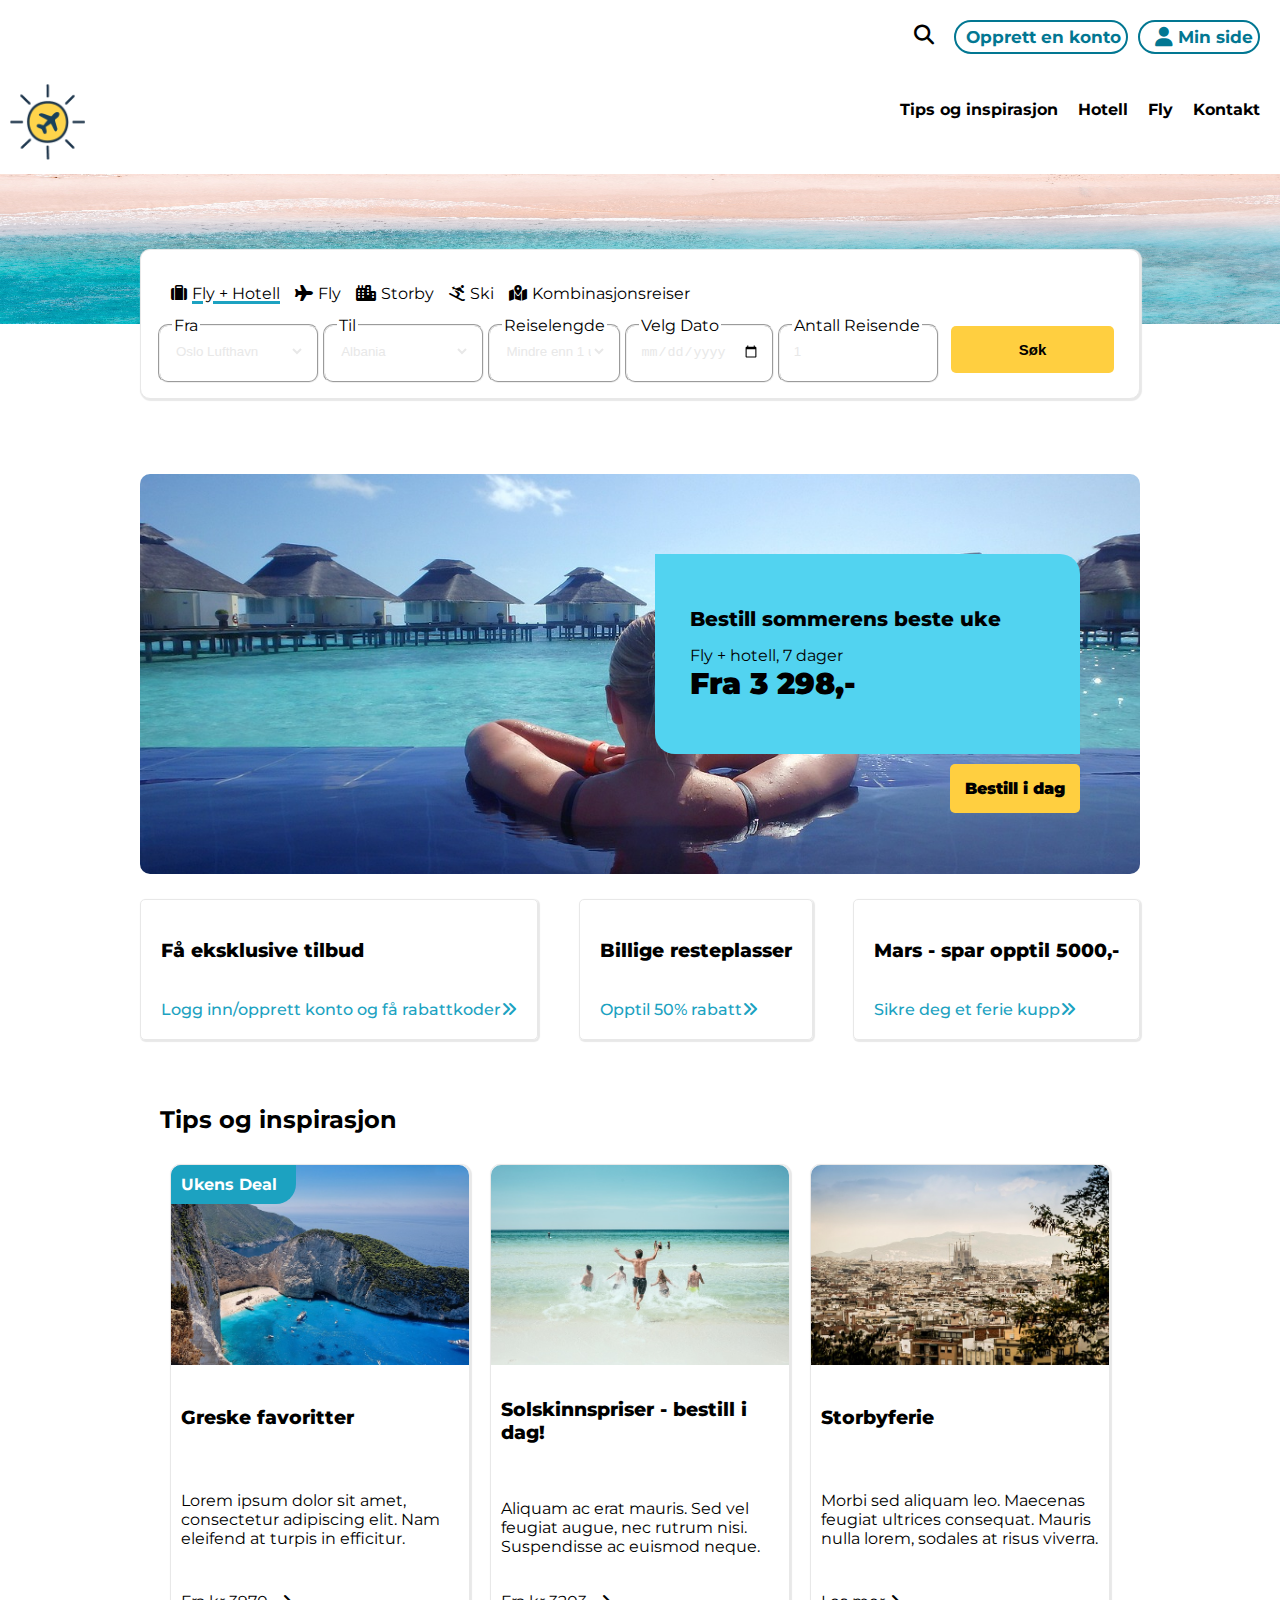
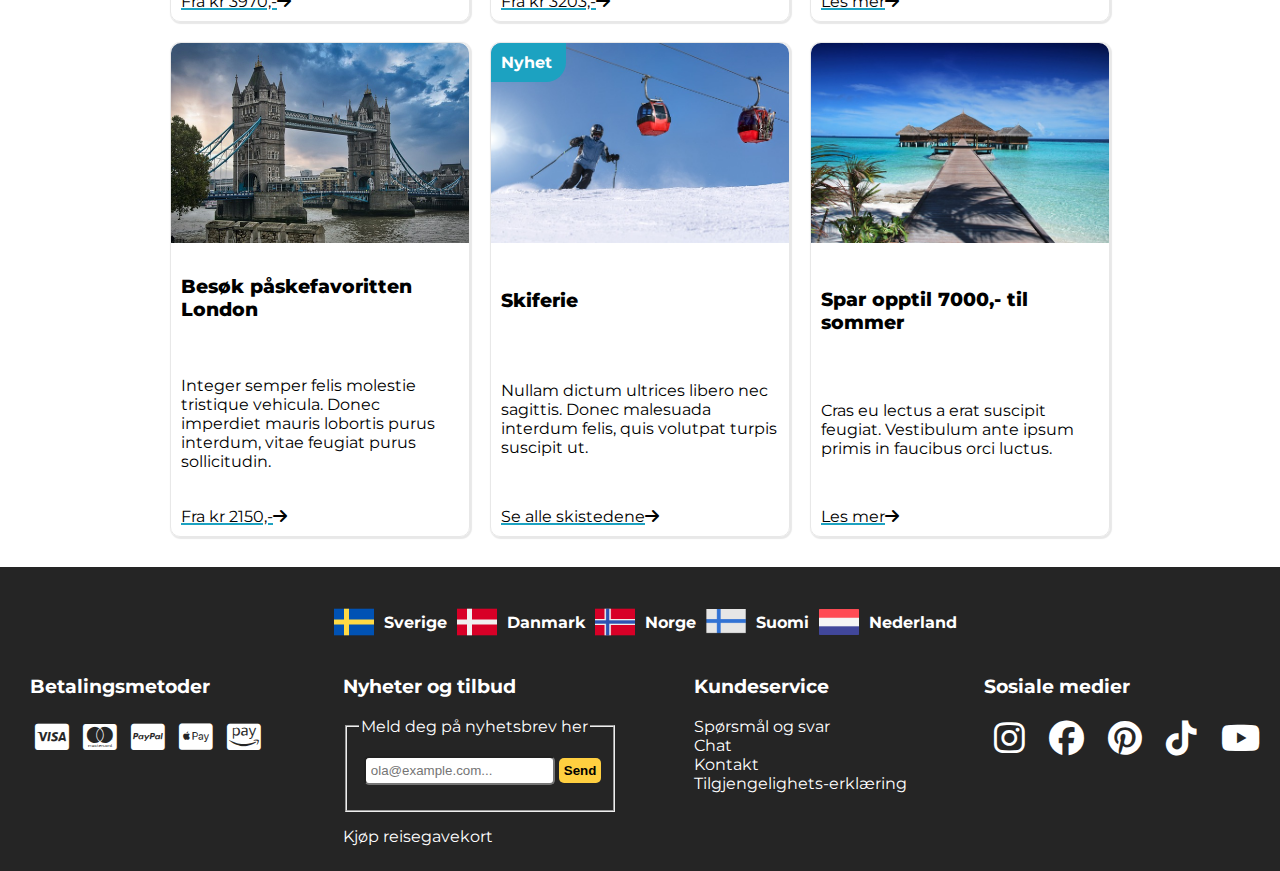
==== commit bcde4577: "Gjorde ferdig forsiden til desktop" ====
--- a/index.html
+++ b/index.html
@@ -8,7 +8,7 @@
     <link href="Fonts/css/solid.css" rel="stylesheet">
     <link rel="preconnect" href="https://fonts.googleapis.com">
     <link rel="preconnect" href="https://fonts.gstatic.com" crossorigin>
-    <link href="https://fonts.googleapis.com/css2?family=Montserrat:ital@0;1&display=swap" rel="stylesheet">
+    <link href="https://fonts.googleapis.com/css2?family=Montserrat:ital,wght@0,100..900;1,100..900&display=swap" rel="stylesheet">
     <link rel="stylesheet" href="CSS/style.css">
     <title>Forside</title>
 </head>
--- a/CSS/style.css
+++ b/CSS/style.css
@@ -302,18 +302,23 @@
             display: flex;
             flex-direction: column;
             padding: 10px;
+            margin-left: 10px;
             margin-right: 10px;
-            margin-left: 10px;
             border-style: solid;
             border-width: 1px;
             border-color: #e8e8e8;
             border-radius: 5px;
             box-shadow: 1px 1px 1px 1px #e8e8e8;
-            h3, a {
-                padding: 10px;
-                font-weight: bold;
-            }
-            a {color: #1ca2c1;}
+            h3 {
+                padding: 10px;
+                font-weight: 800;
+            }
+            a {
+                text-decoration: none;
+                color: #1ca2c1;
+                padding: 10px;
+                font-weight: 500;
+            }
         }
     }
 
@@ -939,19 +944,19 @@
         display: flex;
         align-items: center;
         border-style: solid;
-        border-color: #1ca2c1;
+        border-color: #027792;
         border-width: 2px;
         border-radius: 20px;
-        a{color: #1ca2c1 !important; font-size: 17px; font-weight: bold;}
+        a{color: #027792 !important; font-size: 17px; font-weight: bold;}
     }
     #hidden-text {
         display: flex;
         align-items: center;
         border-style: solid;
-        border-color: #1ca2c1;
+        border-color: #027792;
         border-width: 2px;
         border-radius: 20px;
-        a{color: #1ca2c1 !important; font-size: 17px; font-weight: bold;}
+        a{color: #027792 !important; font-size: 17px; font-weight: bold;}
     }
 
     #del-2-nav {
@@ -1048,4 +1053,268 @@
             font-size: 35px;
         }
     }
+
+    /*Bannerseksjon*/
+    #forside-header-2 {
+        display: grid;
+        grid-template-columns: 1fr;
+        grid-template-rows: 75px 75px 75px 75px;
+        width: 100%;
+    }
+
+    #front_page_banner {
+        grid-row: 1 / 3;
+        grid-column: 1;
+        width: 100%;
+        picture img {
+            height: auto;
+            max-height: 150px;
+            width: 100%;
+            max-width: 100%;
+        }
+    }
+
+    #bestillingskjema {
+        grid-row: 1 / 5;
+        grid-column: 1;
+        align-content: center;
+        background-color: white;
+        margin: auto;
+        display: flex;
+        flex-direction: column;
+        max-width: 1000px;
+        width: 80%;
+        justify-self: center;
+        align-self: center;
+        border-radius: 10px;
+        border-color: #e8e8e8;
+        border-style: solid;
+        border-width: 1px;
+        box-shadow: 1px 1px 1px 1px #e8e8e8;
+        form {
+            display: flex;
+            flex-direction: row;
+            flex-wrap: nowrap;
+            width: 100%;
+            padding: 15px;
+        }
+
+        #bestillingskjema-form-på-rad-seksjon {
+            display: flex;
+            width: 100%;
+        }
+        .bestillingskjema-form-på-rad {
+            display: flex;
+            width: 50%;
+        }
+        form fieldset {
+            display: flex;
+            width: 100%;
+            justify-content: center;
+            border-radius: 10px;
+        }
+        form fieldset label, input {width: 100%;}
+        form fieldset label select, input {
+            border: none;
+            background-color: white;
+            color: #e8e8e8;
+            width: 100%;
+        }
+        form fieldset label select option{color: black}
+
+        #bestillingskjema-linker {
+            padding: 20px;
+            padding-bottom: 0;
+            margin: 0;
+            display: flex;
+            flex-direction: row;
+            width: 100%;
+            height: auto;
+            text-align: center;
+            a {
+                padding: 10px;
+                padding-left: 5px;
+                padding-right: 5px;
+                list-style: none;
+                text-decoration: none;
+                color: black;
+            }
+            i {padding: 5px;}
+            #fly-og-hotell{text-decoration: underline#1ca2c1 3px;}
+        }
+        #bestillingskjema-form{
+            padding-top: 0;
+            button {
+                font-weight: 900;
+                font-size: 15px;
+                padding: 15px;
+                margin: 10px;
+                width: 100%;
+                background-color: #ffcf40; 
+                border: none; 
+                border-radius: 5px; 
+            }
+        }
+        #scrolle-pil {
+            display: none;
+        }
+    }
+
+    /*Main flex*/
+    #forside-main {
+        display: flex;
+        flex-direction: column;
+        justify-content: center;
+        width: 100%;
+        margin: 0 auto;
+    }
+
+    /*Kampanjeseksjon*/
+    #kampanjeseksjon {
+        display: flex;
+        flex-direction: column;
+        flex-wrap: nowrap;
+        justify-content: center;
+        align-items: flex-end;
+        width: 100%;
+        min-height: 400px;
+        height: auto;
+        background-image: url(../Images/holiday-2733322_1280.jpg);
+        background-position: center;
+        background-size: cover;
+        border-radius: 10px;
+        padding-top: 20px;
+        #kampanjeseksjon-tekst {
+            display: flex;
+            flex-direction: column;
+            justify-content: center;
+            border-bottom-left-radius: 20px;
+            border-top-right-radius: 20px;
+            width: 425px;
+            height: 200px;
+            margin-right: 60px;
+            background-color: #52d3f0;
+            padding: 35px;
+        }
+        #bestill-sommerens-beste-uke{
+            font-size: 20px; 
+            font-weight: 800;
+            margin: 0; 
+            margin-bottom: 15px;
+        }
+        #fra-3298{font-size: 30px; font-weight: 900; margin: 0;}
+        #fly-hotell-7-dager{margin: 0;}
+        a{
+            align-self: flex-end;
+            padding-right: 25px;
+            padding: 15px;
+            margin-top: 10px;
+            margin-right: 60px;
+            color: black;
+            background-color: #ffcf40; 
+            border: none; 
+            border-radius: 5px; 
+            font-weight: 900;
+            text-decoration: none;
+        }
+    }
+
+    /*Tilbudsseksjon*/
+    #tilbudsseksjon {
+        display: flex;
+        flex-direction: row;
+        justify-content: space-between;
+        width: 100%;
+        padding: 25px;
+        padding-left: 0;
+        padding-right: 0;
+        article {
+            display: flex;
+            flex-direction: column;
+            padding: 10px;
+            border-style: solid;
+            border-width: 1px;
+            border-color: #e8e8e8;
+            border-radius: 5px;
+            box-shadow: 1px 1px 1px 1px #e8e8e8;
+            h3 {
+                padding: 10px;
+                font-weight: 800;
+            }
+            a {
+                text-decoration: none;
+                color: #1ca2c1;
+                padding: 10px;
+                font-weight: 500;
+            }
+        }
+    }
+
+    /*Tips og inspirasjon*/
+    #tips-og-inspirasjon {
+        display: flex;
+        flex-direction: row;
+        flex-wrap: wrap;
+        justify-content: center;
+        max-width: 100%;
+        padding: 10px;
+        margin: 10px;
+        h2{width: 100%; font-weight: bold;}
+        article {
+            display: flex;
+            flex-direction: column;
+            justify-content: space-between;
+            max-width: 300px;
+            border-style: solid;
+            border-width: 1px;
+            border-color: #e8e8e8;
+            border-radius: 10px;
+            box-shadow: 1px 1px 1px 1px #e8e8e8;
+            margin: 10px;
+            h3 {
+                padding: 10px;
+                font-weight: 800;
+            }
+            h3, a, p {
+                padding: 10px;
+            }
+            a {text-decoration: underline #1ca2c1; text-decoration-thickness: 2px; color: black;}
+            picture img {
+                object-fit: cover;
+                max-width: 100%;
+                min-height: 200px;
+                height: auto;
+                border-top-left-radius: 10px;
+                border-top-right-radius: 10px;
+            }
+            #greske-favoritter {
+                position: relative;
+            }
+            #ukens-deal {
+                color: white;
+                background-color: #1ca2c1;
+                width: 125px;
+                height: auto;
+                border-bottom-right-radius: 20px;
+                border-top-left-radius: 10px;
+                position: absolute;
+                margin-top: 0;
+                font-weight: bold;
+            }
+            #skiferie {
+                position: relative;
+            }
+            #skiferie-nyhet {
+                color: white;
+                background-color: #1ca2c1;
+                width: 75px;
+                height: auto;
+                border-bottom-right-radius: 20px;
+                border-top-left-radius: 10px;
+                position: absolute;
+                margin-top: 0;
+                font-weight: bold;
+            }
+        }
+    }
 }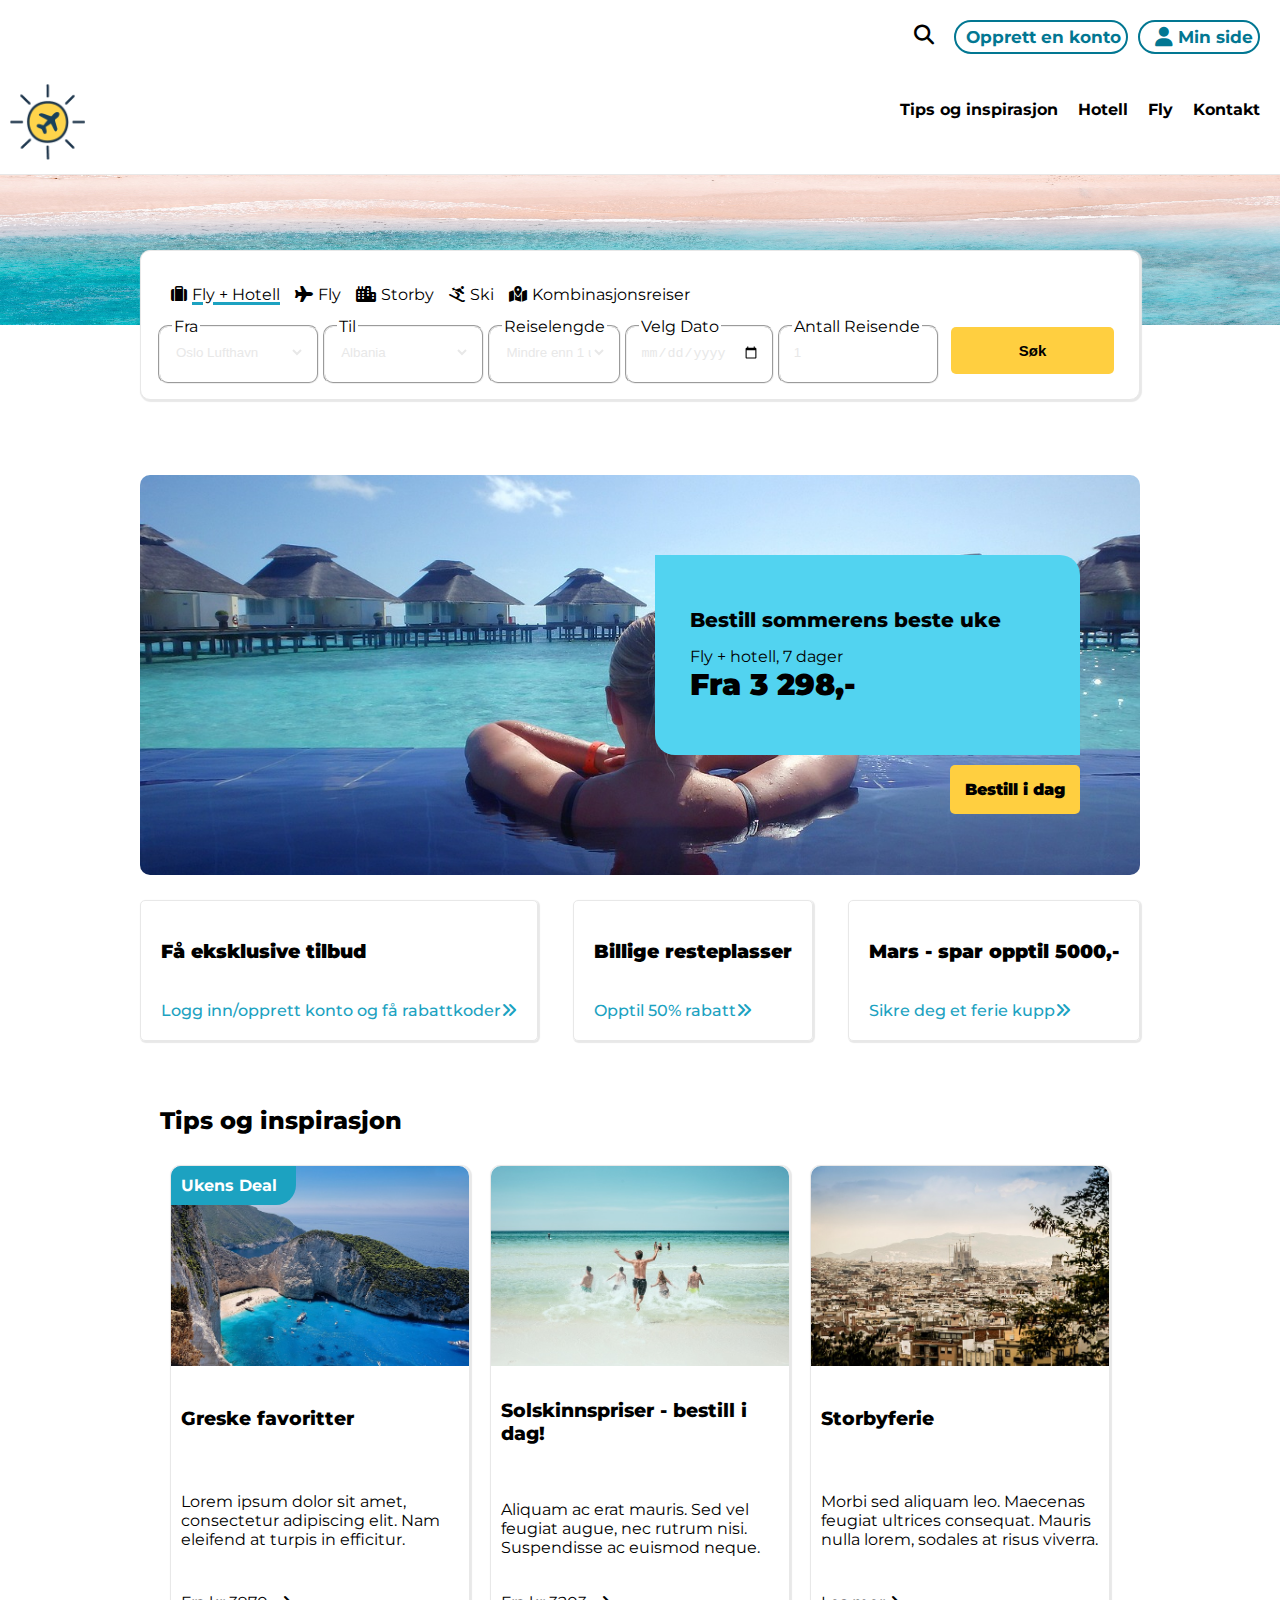
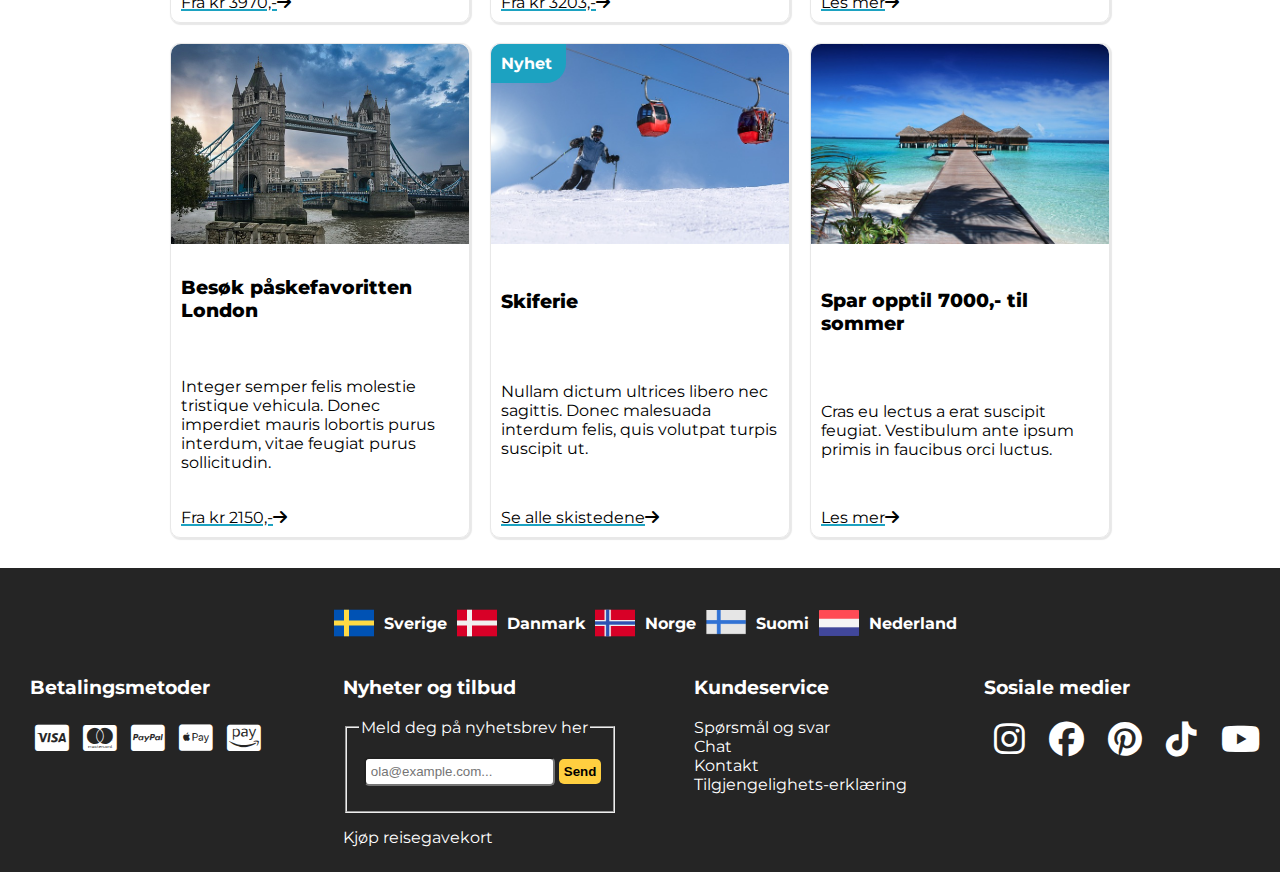
==== commit 9407b5e2: "Nesten ferdig nå :)" ====
--- a/index.html
+++ b/index.html
@@ -131,13 +131,16 @@
     <main id="forside-main" class="main-max-width">
         <section id="kampanjeseksjon">
             <h2 class="removed-headlines" aria-label="Kampanjeseksjon">Kampanjeseksjon</h2><!--HIDE THIS-->
-            <section id="kampanjeseksjon-tekst">
-                <h4 class="removed-headlines">Kampanjeseksjon-tekst</h4>
-                <p id="bestill-sommerens-beste-uke">Bestill sommerens beste uke</p>
-                <p id="fly-hotell-7-dager">Fly + hotell, 7 dager</p>
-                <p id="fra-3298">Fra 3 298,-</p>
-            </section>
-            <a href="hotell.html">Bestill i dag</a>
+            <section id="kampanjeseksjon-flex-container">
+                <h4 class="removed-headlines">Flex container</h4>
+                <section id="kampanjeseksjon-tekst">
+                    <h4 class="removed-headlines">Kampanjeseksjon-tekst</h4>
+                    <p id="bestill-sommerens-beste-uke">Bestill sommerens beste uke</p>
+                    <p id="fly-hotell-7-dager">Fly + hotell, 7 dager</p>
+                    <p id="fra-3298">Fra 3 298,-</p>
+                </section>
+                <a href="hotell.html">Bestill i dag</a>
+            </section>
         </section>
 
         <section id="tilbudsseksjon">
--- a/CSS/style.css
+++ b/CSS/style.css
@@ -142,18 +142,18 @@
     }
 
     #front_page_banner {
-        grid-row: 1 / 5;
-        grid-column: 1;
+        grid-row: 1 / 3;
+        grid-column: 1 / 2;
         width: 100%;
         picture img {
-            max-width: 100%;
-            height: auto;
-        }/*Nå tar banneren opp hele bredden til siden og gridet uansett størrelse, som spesifisert i oppgave-teksten*/
+            width: 100%;
+            height: 100%;
+        }
     }
 
     #bestillingskjema {
         grid-row: 1 / 5;
-        grid-column: 1;
+        grid-column: 1 / 2;
         align-content: center;
         background-color: white;
         margin: auto;
@@ -231,7 +231,7 @@
                 background-color: #ffcf40; 
                 border: none; 
                 border-radius: 5px; 
-                font-weight: bold;
+                font-weight: 900;
             }
         }
 
@@ -251,10 +251,7 @@
     /*Kampanjeseksjon*/
     #kampanjeseksjon {
         display: flex;
-        flex-direction: column;
-        flex-wrap: nowrap;
         justify-content: center;
-        align-items: center;
         width: 100%;
         min-height: 300px;
         height: auto;
@@ -266,27 +263,33 @@
         #kampanjeseksjon-tekst {
             border-bottom-left-radius: 10px;
             border-top-right-radius: 10px;
-            width: 75%;
-            max-height: 150px;
+            width: 100%;
+            height: auto;
             background-color: #52d3f0;
             padding: 20px;
-            #bestill-sommerens-beste-uke{font-size: 20px; font-weight: bold; margin: 0;}
-            #fra-3298{font-size: 25px; font-weight: bold; margin: 0;}
+            #bestill-sommerens-beste-uke{font-size: 20px; font-weight: 800; margin-top: 10px; margin-bottom: 10px;}
+            #fra-3298{font-size: 25px; font-weight: 900; margin: 0;}
             #fly-hotell-7-dager{margin: 0;}
         }
         a{
             align-self: flex-end;
-            padding-right: 25px;
             padding: 15px;
             margin-top: 10px;
-            margin-right: 60px;
             color: black;
             background-color: #ffcf40; 
             border: none; 
             border-radius: 5px; 
-            font-weight: bold;
+            font-weight: 900;
             text-decoration: none;
         }
+    }
+    #kampanjeseksjon-flex-container {
+        display: flex;
+        flex-direction: column;
+        flex-wrap: nowrap;
+        justify-content: center;
+        align-items: center;
+        width: 75%;
     }
 
     /*Tilbudsseksjon*/
@@ -311,7 +314,7 @@
             box-shadow: 1px 1px 1px 1px #e8e8e8;
             h3 {
                 padding: 10px;
-                font-weight: 800;
+                font-weight: 900;
             }
             a {
                 text-decoration: none;
@@ -331,7 +334,7 @@
         max-width: 100%;
         padding: 10px;
         margin: 10px;
-        h2{width: 100%; font-weight: bold;}
+        h2{width: 100%; font-weight: 900;}
         article {
             display: flex;
             flex-direction: column;
@@ -344,7 +347,7 @@
             margin: 10px;
             h3 {
                 padding: 10px;
-                font-weight: bold;
+                font-weight: 800;
             }
             h3, a, p {
                 padding: 10px;
@@ -369,7 +372,7 @@
                 border-top-left-radius: 10px;
                 position: absolute;
                 margin-top: 0;
-                font-weight: bold;
+                font-weight: 700;
             }
             #skiferie {
                 position: relative;
@@ -383,7 +386,7 @@
                 border-top-left-radius: 10px;
                 position: absolute;
                 margin-top: 0;
-                font-weight: bold;
+                font-weight: 700;
             }
         }
     }
@@ -441,7 +444,7 @@
             border-width: 1px;
             border-radius: 20px;
             border-color: rgba(60, 60, 60, 0.5);
-            padding: 20px;
+            padding: 10px;
             margin: 10px;
             background-color: rgba(60, 60, 60, 0.5)
         }
@@ -457,7 +460,7 @@
         border-width: 1px;
         border-radius: 20px;
         border-color: rgba(60, 60, 60, 0.5);
-        padding: 5px;
+        padding: 2px;
         margin: 10px;
         color: #f6f5f2;
         background-color: rgba(60, 60, 60, 0.5)
@@ -492,7 +495,8 @@
     #oversikt {
         a {padding: 10px;
         text-decoration: underline#1ca2c1 3px;
-        color: #1ca2c1;}
+        color: #1ca2c1;
+        font-weight: 800;}
     }
 
     /*Main*/
@@ -501,7 +505,8 @@
         padding: 10px;
         display: flex;
         flex-direction: column;
-        section i {color: #ffcf40;}
+        h2{font-weight: 800;}
+        section i {color: #ffcf40; font-size: 25px;}
     }
     #parga-beach-score {
         display: flex;
@@ -534,6 +539,7 @@
         display: flex;
         flex-direction: column;
         max-width: 100%;
+        h2{font-weight: 800;}
     }
     #ikoner-og-beskrivelser {
         display: flex;
@@ -546,7 +552,7 @@
             align-items: center;
             width: 50%;
             padding: 10px;
-            h3{margin: 0; padding-left: 10px;}
+            h3{margin: 0; padding-left: 10px; font-weight: 400;}
         }
     }
     #se-alle-eiendomsfasiliteter {
@@ -560,7 +566,7 @@
     /*utforsk området kartet*/
     #utforsk-området {
         max-width: 100%;
-        h2{padding: 10px;}
+        h2{padding: 10px; font-weight: 800;}
         iframe {width: 100%;}
     }
 
@@ -568,9 +574,11 @@
     #tilgjengelige-rom {
         display: flex;
         flex-direction: column;
+        align-items: center;
         width: 100%;
         height: auto;
         padding: 10px;
+        h2{align-self: flex-start; font-weight: 800;}
         article {
             display: flex;
             flex-direction: column;
@@ -586,7 +594,7 @@
                 margin-left: 10px;
                 margin-bottom: 0;
                 margin-top: 5px;
-                font-weight: bold;
+                font-weight: 800;
             }
             p {
                 padding: 10px;
@@ -622,7 +630,7 @@
             flex-direction: row;
             padding-left: 10px;
             margin-left: 10px;
-            p {font-weight: bold;}
+            p {font-weight: bold; font-size: 15px;}
         }
         .score-tall {
             background-color: #019101;
@@ -653,6 +661,7 @@
             position: sticky;
             bottom: 0;
             top: 0;
+            width: 100%;
             background-color: white;
             border-top-style: solid;
             border-right-style: solid;
@@ -752,7 +761,7 @@
             box-shadow: 1px 1px 1px 1px #e8e8e8;
             margin: 10px;
             width: 100%;
-            h3{opacity: 0.85;}
+            h3{opacity: 0.85; font-weight: 800;}
             summary {
                 list-style: none;
                 font-weight: bold;
@@ -802,7 +811,7 @@
     /*Bestillingsopplysninger*/
     #bestillingsopplysninger {
         padding: 10px;
-        h2{font-weight: 900; font-size: 25px;}
+        h2{font-weight: 800; font-size: 25px;}
         form {
             display: flex;
             flex-direction: column;
@@ -817,7 +826,7 @@
             border-width: 1px;
             border-color: #f6f5f2;
             border-radius: 10px;
-            legend {font-size: 17px; font-weight: bold;}
+            legend {font-size: 17px; font-weight: 800;}
             label {
                 font-weight: 600; 
                 font-size: 13px;
@@ -837,7 +846,7 @@
                 display: flex;
                 flex-direction: column;
                 padding: 10px;
-                h3{font-size: 15px;}
+                h3{font-size: 15px; font-weight: 525;}
             }
             .velg-kjønn{
                 display: flex;
@@ -855,6 +864,7 @@
             width: 100%;
             h3{
                 font-size: 15px;
+                font-weight: 525;
             }
             label {
                 background-color: white; 
@@ -886,7 +896,7 @@
             background-color: #ffcf40; 
             border: none; 
             border-radius: 5px; 
-            font-weight: bold;
+            font-weight: 900;
             i {margin-left: 5px;}
         }
     }
@@ -920,6 +930,9 @@
         flex-direction: row-reverse;
         justify-content: space-between;
         flex-wrap: wrap;
+        border-bottom-style: solid;
+        border-bottom-color: #e8e8e8;
+        border-bottom-width: 1px;
         section{
             display: flex;
             padding: 10px;
@@ -1218,6 +1231,14 @@
             text-decoration: none;
         }
     }
+    #kampanjeseksjon-flex-container {
+        display: flex;
+        flex-direction: column;
+        flex-wrap: nowrap;
+        justify-content: flex-end;
+        align-items: flex-end;
+        width: 100%;
+    }
 
     /*Tilbudsseksjon*/
     #tilbudsseksjon {
@@ -1239,7 +1260,7 @@
             box-shadow: 1px 1px 1px 1px #e8e8e8;
             h3 {
                 padding: 10px;
-                font-weight: 800;
+                font-weight: 900;
             }
             a {
                 text-decoration: none;
@@ -1259,7 +1280,7 @@
         max-width: 100%;
         padding: 10px;
         margin: 10px;
-        h2{width: 100%; font-weight: bold;}
+        h2{width: 100%; font-weight: 800;}
         article {
             display: flex;
             flex-direction: column;
@@ -1299,7 +1320,7 @@
                 border-top-left-radius: 10px;
                 position: absolute;
                 margin-top: 0;
-                font-weight: bold;
+                font-weight: 700;
             }
             #skiferie {
                 position: relative;
@@ -1313,8 +1334,563 @@
                 border-top-left-radius: 10px;
                 position: absolute;
                 margin-top: 0;
+                font-weight: 700;
+            }
+        }
+    }
+
+    /*Hotell siden*/
+    #hotellside-main-grid {
+        margin: 0 auto;
+        display: grid;
+        grid-template-columns: 2fr 1fr;
+        grid-template-rows: auto auto auto auto;
+    }
+
+    /*Bilde galleri*/
+    #hotell-header-2 {
+        grid-column: 1 / 3;
+        grid-row: 1 / 2;
+        width: 100%;
+        max-width: 1000px;
+        margin: 0 auto;
+        border-bottom-style: solid;
+        border-width: 1px;
+        border-color: rgba(60, 60, 60, 0.2);
+    }
+
+    #bildene {
+        display: grid;
+        grid-template-columns: 1fr 1fr 1fr 1fr;
+        grid-template-rows: 1fr 1fr 1fr;
+        column-gap: 10px;
+        row-gap: 10px;
+        position: relative;
+        picture {
+            width: 100%;
+            object-fit: fill;
+        }
+        picture img {
+            height: 100%;
+            width: 100%;
+        }
+    }
+    /*----Bildene og deres plassering----*/
+    #en-solstol-foran-et-basseng {
+        grid-row: 1 / 3;
+        grid-column: 1 / 3;
+    }
+    #folk-som-løper-ut-i-sjøen-fra-en-strand {
+        grid-row: 1 / 2;
+        grid-column: 3 / 4;
+    }
+    #bølger-fra-havet-faller-inn-over-en-strand {
+        grid-row: 1 / 2;
+        grid-column: 4 / 5;
+    }
+    #en-lagune-med-blått-vann-og-skip {
+        grid-row: 3 / 4;
+        grid-column: 1 / 2;
+    }
+    #en-kvinne-i-et-basseng-ser-utover-vannet {
+        grid-row: 3 / 4;
+        grid-column: 2 / 3;
+    }
+    #en-brygge-som-går-ut-til-hus-med-tak-av-strå {
+        grid-row: 2 / 4;
+        grid-column: 3 / 5;
+    }
+    /*---------------------------------------------*/
+
+    #ikoner-osv {
+        grid-row: 1 / 5;
+        grid-column: 4 / 5;
+        display: flex;
+        flex-direction: column-reverse;
+        justify-content: flex-end;
+        justify-content: space-between;
+    }
+    #pil-ikoner-bilde-galleri {
+        display: none;
+        }
+    #bilde-og-antall-bilder {
+        display: flex;
+        flex-direction: row;
+        align-items: center;
+        align-self: flex-end;
+        height: 50px;
+        border-style: solid;
+        border-width: 1px;
+        border-radius: 20px;
+        border-color: rgba(60, 60, 60, 0.5);
+        padding: 5px;
+        margin: 10px;
+        margin-bottom: 20px;
+        color: #f6f5f2;
+        background-color: rgba(60, 60, 60, 0.5)
+    }
+    #red-heart {
+        align-self: flex-end;
+        height: 30px;
+        border-style: solid;
+        border-width: 1px;
+        border-radius: 20px;
+        border-color: #f6f5f2;
+        padding: 7px;
+        margin: 10px;
+        background-color: #f6f5f2;
+    }
+
+    #hotell-header-navigering {
+        padding: 10px;
+        nav ul {
+            display: flex;
+            flex-direction: row;
+            list-style: none;
+            padding-left: 0;
+        }
+        .ikke-oversikt {
+            a {text-decoration: none;
+            color: black;
+            padding: 10px;}
+        }
+    }
+    #oversikt {
+        a {
+            padding: 10px;
+            text-decoration: underline#1ca2c1 3px;
+            color: #1ca2c1;
+            font-weight: 700;
+        }
+    }
+
+    /*parga beach score seksjon*/
+    #parga-beach-score-seksjon {
+        grid-column: 1 / 2;
+        grid-row: 2 / 3;
+        padding: 10px;
+        display: flex;
+        flex-direction: column;
+        h2{font-weight: 800;}
+        section i {color: #ffcf40; font-size: 25px;}
+    }
+    #parga-beach-score {
+        display: flex;
+        flex-direction: row;
+        font-weight: bold;
+        align-items: center;
+    }
+    #parga-beach-score-score {
+        background-color: #019101;
+        color: white;
+        padding: 7px;
+        border-style: solid;
+        border-width: 1px;
+        border-radius: 20px;
+        border-color: #019101;
+    }
+    #fantastisk {
+        margin-left: 10px;
+    }
+    #se-alle-anmeldelsene {
+        font-weight: bold;
+        color: #1ca2c1;
+        text-decoration: none;
+        font-size: 13px;
+    }
+
+    /*Fasiliteter*/
+    #fasiliteter {
+        grid-column: 1 / 2;
+        grid-row: 3 / 4;
+        padding: 10px;
+        display: flex;
+        flex-direction: column;
+        max-width: 100%;
+        h2{font-weight: 800;}
+    }
+    #ikoner-og-beskrivelser {
+        display: flex;
+        flex-direction: row;
+        flex-wrap: wrap;
+        max-width: 100%;
+        section {
+            display: flex;
+            flex-direction: row;
+            align-items: center;
+            width: 50%;
+            padding: 10px;
+            h3{margin: 0; padding-left: 10px; font-weight: 400;}
+        }
+    }
+    #se-alle-eiendomsfasiliteter {
+        margin-top: 5px;
+        font-weight: bold;
+        color: #1ca2c1;
+        text-decoration: none;
+        font-size: 13px;
+    }
+
+    /*utforsk området kartet*/
+    #utforsk-området {
+        grid-column: 2 / 3;
+        grid-row: 2 / 4;
+        max-width: 100%;
+        h2{padding: 10px; font-weight: 800;}
+        iframe {width: 100%;}
+    }
+
+    /*Tilgjengelige rom*/
+    #tilgjengelige-rom {
+        grid-column: 1 / 3;
+        grid-row: 4 / 5;
+        display: flex;
+        flex-direction: row;
+        flex-wrap: wrap;
+        position: relative;
+        width: 100%;
+        height: auto;
+        padding: 10px;
+        justify-content: space-between;
+        h2{width: 100%; font-weight: 800;}
+        article {
+            display: flex;
+            flex-direction: column;
+            width: 300px;
+            border-style: solid;
+            border-width: 1px;
+            border-color: #e8e8e8;
+            border-radius: 10px;
+            box-shadow: 1px 1px 1px 1px #e8e8e8;
+            margin: 10px;
+            h3 {
+                padding: 10px;
+                margin-left: 10px;
+                margin-bottom: 0;
+                margin-top: 5px;
+                font-weight: 800;
+            }
+            p {
+                padding: 10px;
+            }
+            ul li {
+                padding: 10px;
+            }
+            picture img {
+                object-fit: cover;
+                max-width: 100%;
+                height: auto;
+                border-top-left-radius: 10px;
+                border-top-right-radius: 10px;
+            }
+        }
+        .plass-til-2 {
+            padding: 0;
+            font-size: 13px;
+            display: flex;
+            flex-direction: row;
+            margin: 0;
+            margin-left: 10px;
+            list-style: none;
+            li {padding-bottom: 0;}
+        }
+        .queen-size-seng {
+            margin-left: 10px;
+            list-style: circle;
+        }
+
+        .score-og-andmeldelser {
+            display: flex;
+            flex-direction: row;
+            padding-left: 10px;
+            margin-left: 10px;
+            p {font-weight: 600;}
+        }
+        .score-tall {
+            background-color: #019101;
+            color: white;
+            padding: 7px;
+            border-style: solid;
+            border-width: 1px;
+            border-radius: 20px;
+            border-color: #019101;
+        }
+        .ekstra-detaljer {
+            padding-left: 0;
+            margin-left: 20px;
+            margin-top: 0;
+            list-style: none;
+            font-size: 13px;
+            li {padding: 0;}
+        }
+        .ekstra-detaljer-pris {
+            font-weight: bold;
+            font-size: 20px;
+        }
+    }
+
+    #tilgjengelige-rom-scroll-følger-container {
+        position: sticky;
+        top: 0;
+        bottom: 0;
+        width: 100%;
+        background-color: white;
+        border-top-style: solid;
+        border-right-style: solid;
+        border-left-style: solid;
+        border-top-left-radius: 10px;
+        border-top-right-radius: 10px;
+        border-width: 1px;
+        border-color: #e8e8e8;
+    }
+    #tilgjengelige-rom-scroll-følger {
+        display: flex;
+        flex-direction: row;
+        justify-content: space-between;
+        align-items: center;
+        padding: 10px;
+    }
+    #tilgjengelige-rom-priser{
+        display: flex;
+        flex-direction: column;
+        padding: 5px;
+        h3, p {margin: 2px;}
+        p{font-size: 13px;}
+    }
+    #velg-rom-knapp{
+        display: flex;
+        align-items: center;
+        border-radius: 20px;
+        height: 40px;
+        background-color: #1ca2c1;
+        a {
+            color: white;
+            text-decoration: none;
+            padding: 10px;
+            font-weight: bold;
+        }
+    }
+
+    /*Bestillingssiden*/
+    #bestillingsside-main {
+        max-width: 1000px;
+        margin: 0 auto;
+        display: flex;
+        flex-direction: row-reverse;
+        flex-wrap: wrap;
+    }
+
+    /*Progressbar*/
+    #bestillingsside-progressbar {
+        display: flex;
+        flex-direction: column;
+        flex-wrap: wrap;
+        width: 100%;
+        nav {
+            background-color: #1ca2c1;
+            border-bottom-right-radius: 10px;
+            border-bottom-left-radius: 10px;
+        }
+        nav ul li, a, i {
+            display: flex;
+            align-items: center;
+        }
+        nav ul {
+            padding-top: 5px;
+            padding-bottom: 5px;
+            padding-left: 10px;
+            padding-right: 10px;
+            margin: 0;
+            display: flex;
+            flex-direction: row;
+            width: 100%;
+            height: auto;
+            list-style: none;
+            li {padding-left: 10px;}
+            i {
+                padding-left: 15px;
+                padding-right: 15px;
+                font-size: 35px;
+            }
+            a {
+                list-style: none;
+                text-decoration: none;
+                color: white;
+            }
+            #opplysninger {font-weight: bold; font-size: 17px;}
+        }
+    }
+
+    /*Oversiktseksjon*/
+    #bestillingsside-oversiktseksjon {
+        display: flex;
+        width: 50%;
+        height: auto;
+        max-height: 875px;
+        padding: 10px;
+        details {
+            display: flex;
+            flex-direction: column;
+            padding: 20px;
+            border-style: solid;
+            border-width: 1px;
+            border-color: #e8e8e8;
+            border-radius: 10px;
+            box-shadow: 1px 1px 1px 1px #e8e8e8;
+            margin: 10px;
+            width: 100%;
+            h3{opacity: 0.85; font-weight: 800;}
+            summary {
+                list-style: none;
                 font-weight: bold;
-            }
+                i{padding-left: 10px;}
+            }
+            picture img {
+                object-fit: cover;
+                max-width: 100%;
+                height: auto;
+                border-radius: 10px;
+                margin-top: 10px;
+            }
+        }
+        #bestillingsside-ikoner-og-beskrivelser {
+            display: flex;
+            flex-direction: column;
+            border-bottom: #e8e8e8;
+            border-bottom-style: solid;
+            border-bottom-width: 1px;
+            section {
+                display: flex;
+                flex-direction: row;
+                align-items: center;
+                opacity: 0.85;
+                h3 {
+                    font-size: medium; 
+                    font-weight: 500;
+                    margin-left: 20px;
+                }
+            }
+        }
+        #bestillingsside-soler {
+            padding-top: 5px;
+            padding-bottom: 5px;
+            font-size: 25px;
+            color: #ffcf40;
+        }
+        #line-through-pris {
+            text-decoration: line-through;
+        }
+        #rød-pris {
+            color: red;
+            font-weight: bold;
+        }
+    }
+    #bestillingsside-oversiktseksjon-details {
+        summary {display: none;}
+    }
+
+    /*Bestillingsopplysninger*/
+    #bestillingsopplysninger {
+        width: 50%;
+        padding: 10px;
+        h2{font-weight: 800; font-size: 25px;}
+        form {
+            display: flex;
+            flex-direction: column;
+            width: 100%;
+        }
+        form fieldset {
+            display: flex;
+            flex-direction: row;
+            flex-wrap: wrap;
+            margin-bottom: 20px;
+            background-color: #f6f5f2;
+            border-style: solid;
+            border-width: 1px;
+            border-color: #f6f5f2;
+            border-radius: 10px;
+            legend {font-size: 17px; font-weight: 800;}
+            label {
+                font-weight: 600; 
+                font-size: 13px;
+            }
+            label, input {
+                width: 50%;
+                padding: 10px;
+                margin-top: 10px;
+            }
+            label input {
+                width: 100%;
+                border-style: solid;
+                border-width: 1px;
+                border-color: #f6f5f2;
+                border-radius: 10px;
+            }
+            .kjønn {
+                display: flex;
+                flex-direction: column;
+                padding: 10px;
+                h3{font-size: 14px; font-weight: 525;}
+            }
+            .velg-kjønn{
+                display: flex;
+                flex-direction: row;
+                label {
+                    display: flex;
+                    width: 50%;
+                    align-items: center;
+                    font-size: 14px;
+                    font-weight: 525;
+                    input {margin-top: 0;}
+                }
+            }
+        }
+        #velg-land {
+            display: flex;
+            flex-wrap: wrap;
+            flex-direction: column;
+            padding: 10px;
+            width: 50%;
+            h3{
+                width: 100%;
+                font-size: 14px;
+                font-weight: 525;
+                margin: 0;
+                margin-top: 7px;
+            }
+            label {
+                width: 100%;
+                background-color: white; 
+                padding: 10px;
+                border-style: solid;
+                border-width: 1px;
+                border-color: #f6f5f2;
+                border-radius: 10px;
+            }
+            label select {
+                width: 100%;
+                background-color: white;
+                border-style: none;
+                opacity: 0.5;
+            }
+            label select option {
+                background-color: white;
+            }
+        }
+        #siste-trinn {
+            display: flex;
+            flex-direction: row;
+            font-size: 13px;
+            padding: 15px;
+            margin: 10px;
+            margin-left: 3px;
+            margin-top: 0;
+            width: 125px;
+            background-color: #ffcf40; 
+            border: none; 
+            border-radius: 5px; 
+            font-weight: 850;
+            i {margin-left: 5px;}
         }
     }
 }